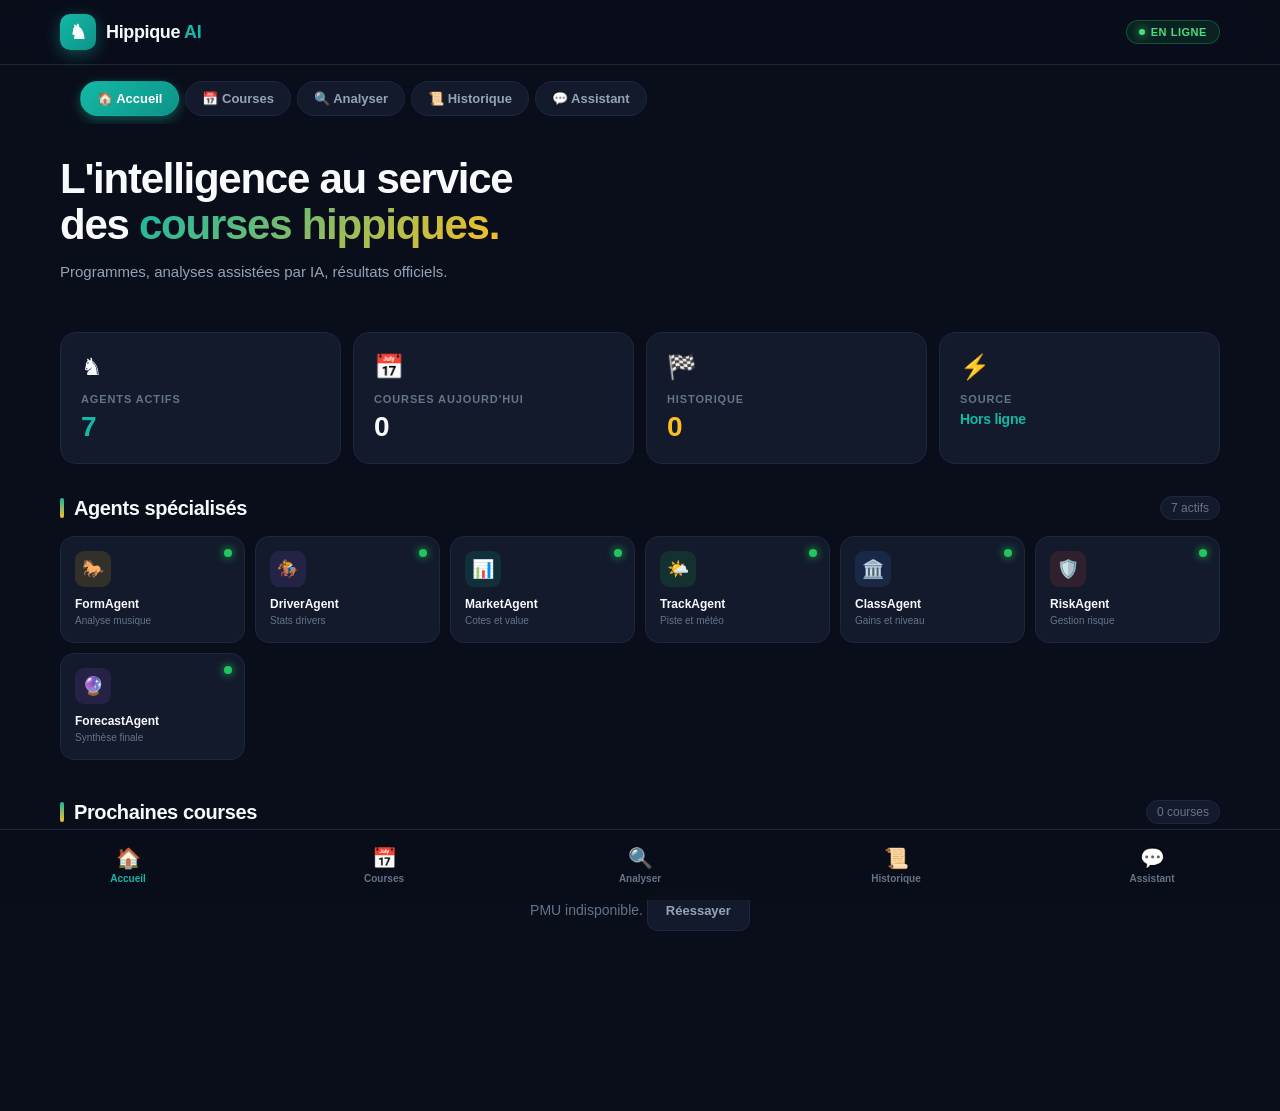
==== templates/index.html @ 603aee98 "Update index.html" ====
<!DOCTYPE html>
<html lang="fr">
<head>
<meta charset="utf-8">
<meta name="viewport" content="width=device-width, initial-scale=1, viewport-fit=cover">
<meta name="theme-color" content="#0a0e1a">
<title>Hippique AI</title>
<style>
:root{--bg:#0a0e1a;--bg-2:#111827;--bg-3:#1a2234;--bg-card:#131a2b;--border:#1e2740;--border-2:#2a3552;--text:#f8fafc;--text-2:#94a3b8;--text-3:#64748b;--teal:#14b8a6;--teal-2:#0d9488;--gold:#fbbf24;--green:#22c55e;--red:#ef4444;--purple:#8b5cf6}
*{margin:0;padding:0;box-sizing:border-box;-webkit-tap-highlight-color:transparent}
body{font-family:-apple-system,BlinkMacSystemFont,'Inter','Segoe UI',Roboto,sans-serif;background:var(--bg);color:var(--text);min-height:100vh;padding-bottom:90px;-webkit-font-smoothing:antialiased;overflow-x:hidden}
a{text-decoration:none;color:inherit}
button{font-family:inherit;cursor:pointer;border:none;background:none;color:inherit}
input,textarea,select{font-family:inherit}
.header{position:sticky;top:0;z-index:100;background:rgba(10,14,26,.85);backdrop-filter:saturate(180%) blur(20px);border-bottom:1px solid var(--border)}
.header-inner{max-width:1200px;margin:0 auto;padding:14px 20px;display:flex;align-items:center;justify-content:space-between;gap:16px}
.logo{display:flex;align-items:center;gap:10px;font-size:18px;font-weight:800;letter-spacing:-.02em}
.logo-icon{width:36px;height:36px;display:flex;align-items:center;justify-content:center;background:linear-gradient(135deg,var(--teal) 0%,var(--teal-2) 100%);border-radius:10px;font-size:20px;box-shadow:0 4px 16px rgba(20,184,166,.4)}
.logo em{color:var(--teal);font-style:normal}
.live{display:flex;align-items:center;gap:6px;padding:5px 12px;background:rgba(34,197,94,.12);border:1px solid rgba(34,197,94,.3);border-radius:100px;font-size:11px;font-weight:700;color:#4ade80;letter-spacing:.05em}
.live::before{content:'';width:6px;height:6px;background:#4ade80;border-radius:50%;box-shadow:0 0 8px #4ade80;animation:pulse 2s infinite}
@keyframes pulse{0%,100%{opacity:1}50%{opacity:.4}}
.container{max-width:1200px;margin:0 auto;padding:0 20px}
.tabs{display:flex;gap:6px;padding:16px 20px 8px;overflow-x:auto;scrollbar-width:none}
.tabs::-webkit-scrollbar{display:none}
.tab{flex-shrink:0;padding:9px 16px;background:var(--bg-card);border:1px solid var(--border);border-radius:100px;font-size:13px;font-weight:600;color:var(--text-2);transition:all .2s}
.tab.active{background:linear-gradient(135deg,var(--teal) 0%,var(--teal-2) 100%);color:#fff;border-color:transparent;box-shadow:0 4px 12px rgba(20,184,166,.4)}
.view{display:none;animation:fadeIn .3s}
.view.active{display:block}
@keyframes fadeIn{from{opacity:0;transform:translateY(8px)}to{opacity:1;transform:translateY(0)}}
.hero{padding:32px 0 24px}
.hero h1{font-size:clamp(28px,5vw,42px);font-weight:800;line-height:1.1;letter-spacing:-.03em;margin-bottom:12px}
.hero h1 span{background:linear-gradient(135deg,var(--teal) 0%,var(--gold) 100%);-webkit-background-clip:text;-webkit-text-fill-color:transparent;background-clip:text}
.hero p{color:var(--text-2);font-size:15px;line-height:1.6;max-width:600px;margin-bottom:24px}
.kpis{display:grid;grid-template-columns:repeat(4,1fr);gap:12px;margin-bottom:32px}
@media(max-width:720px){.kpis{grid-template-columns:repeat(2,1fr)}}
.kpi{padding:20px;background:var(--bg-card);border:1px solid var(--border);border-radius:16px;transition:all .3s}
.kpi:hover{border-color:var(--border-2);transform:translateY(-2px)}
.kpi-icon{font-size:24px;margin-bottom:12px}
.kpi-label{font-size:11px;color:var(--text-3);text-transform:uppercase;letter-spacing:.08em;font-weight:600}
.kpi-value{font-size:28px;font-weight:800;margin-top:6px;letter-spacing:-.02em}
.kpi-value.teal{color:var(--teal)}
.kpi-value.gold{color:var(--gold)}
.section{margin-bottom:40px}
.section-title{display:flex;align-items:center;justify-content:space-between;margin-bottom:16px}
.section-title h2{font-size:20px;font-weight:700;letter-spacing:-.02em;display:flex;align-items:center;gap:10px}
.section-title h2::before{content:'';width:4px;height:20px;background:linear-gradient(180deg,var(--teal) 0%,var(--gold) 100%);border-radius:2px}
.section-title .count{font-size:12px;color:var(--text-3);padding:4px 10px;background:var(--bg-card);border:1px solid var(--border);border-radius:100px}
.agents-grid{display:grid;grid-template-columns:repeat(auto-fill,minmax(160px,1fr));gap:10px}
.agent{padding:14px;background:var(--bg-card);border:1px solid var(--border);border-radius:14px;position:relative;transition:all .3s}
.agent:hover{border-color:var(--teal);transform:translateY(-3px)}
.agent.active{border-color:var(--teal);background:linear-gradient(135deg,rgba(20,184,166,.08),transparent)}
.agent-icon{width:36px;height:36px;border-radius:9px;display:flex;align-items:center;justify-content:center;font-size:18px;margin-bottom:10px}
.agent-name{font-size:12px;font-weight:700;margin-bottom:3px}
.agent-desc{font-size:10px;color:var(--text-3);line-height:1.4}
.agent-status{position:absolute;top:12px;right:12px;width:8px;height:8px;background:var(--green);border-radius:50%;box-shadow:0 0 8px var(--green)}
.races-list{display:flex;flex-direction:column;gap:8px}
.race-card{padding:14px 16px;background:var(--bg-card);border:1px solid var(--border);border-radius:12px;display:grid;grid-template-columns:auto 1fr auto;gap:14px;align-items:center;cursor:pointer;transition:all .2s}
.race-card:hover{border-color:var(--teal);transform:translateX(4px)}
.race-time{display:flex;flex-direction:column;align-items:center;justify-content:center;padding:8px 12px;background:var(--bg-3);border-radius:10px;font-size:15px;font-weight:800;color:var(--teal);min-width:58px}
.race-time small{font-size:9px;font-weight:600;color:var(--text-3);letter-spacing:.08em;text-transform:uppercase}
.race-info h3{font-size:14px;font-weight:700;margin-bottom:4px;letter-spacing:-.01em}
.race-info p{font-size:11px;color:var(--text-2);display:flex;gap:6px;flex-wrap:wrap;align-items:center}
.race-tag{padding:2px 7px;background:rgba(20,184,166,.12);color:var(--teal);border-radius:5px;font-size:9px;font-weight:700;letter-spacing:.04em;text-transform:uppercase}
.race-tag.plat{background:rgba(139,92,246,.12);color:var(--purple)}
.race-tag.finished{background:rgba(34,197,94,.12);color:var(--green)}
.race-arrow{color:var(--text-3);font-size:20px}
.race-detail{background:var(--bg-card);border:1px solid var(--border);border-radius:16px;overflow:hidden;margin-bottom:20px}
.race-detail-header{padding:22px;background:linear-gradient(135deg,var(--bg-3) 0%,var(--bg-2) 100%);border-bottom:1px solid var(--border)}
.race-detail-header h2{font-size:20px;font-weight:800;letter-spacing:-.02em;margin-bottom:8px}
.race-meta{display:flex;gap:14px;flex-wrap:wrap;font-size:12px;color:var(--text-2)}
.runners-list{padding:6px}
.runner{padding:12px 14px;border-bottom:1px solid var(--border);display:grid;grid-template-columns:42px 1fr auto;gap:12px;align-items:center}
.runner:last-child{border-bottom:none}
.runner:hover{background:var(--bg-2)}
.runner-rank{width:38px;height:38px;border-radius:9px;background:var(--bg-3);color:var(--text-2);display:flex;align-items:center;justify-content:center;font-weight:800;font-size:13px}
.runner-rank.top1{background:linear-gradient(135deg,var(--gold),#f59e0b);color:#000}
.runner-rank.top2{background:linear-gradient(135deg,#cbd5e1,#94a3b8);color:#000}
.runner-rank.top3{background:linear-gradient(135deg,#d97706,#b45309);color:#fff}
.runner-num{display:inline-block;padding:2px 7px;background:rgba(20,184,166,.15);color:var(--teal);border-radius:5px;font-size:11px;font-weight:700;margin-right:8px}
.runner-name{font-size:14px;font-weight:700;margin-bottom:3px}
.runner-info{font-size:11px;color:var(--text-3);display:flex;gap:8px;flex-wrap:wrap;align-items:center}
.runner-musique{font-family:ui-monospace,monospace;font-size:10px;padding:2px 7px;background:var(--bg-3);border-radius:5px;letter-spacing:.04em}
.runner-conf{font-size:15px;font-weight:800;color:var(--gold);text-align:right}
.runner-conf small{display:block;font-size:9px;font-weight:600;color:var(--text-3);letter-spacing:.06em;text-transform:uppercase}
.analyse-form{background:var(--bg-card);border:1px solid var(--border);border-radius:16px;padding:22px}
.analyse-form label{display:block;font-size:11px;font-weight:700;letter-spacing:.08em;text-transform:uppercase;color:var(--text-2);margin-bottom:8px}
.analyse-form input,.analyse-form textarea{width:100%;padding:12px 14px;background:var(--bg);border:1px solid var(--border);border-radius:10px;color:var(--text);font-size:14px;outline:none;margin-bottom:16px}
.analyse-form input:focus,.analyse-form textarea:focus{border-color:var(--teal);box-shadow:0 0 0 3px rgba(20,184,166,.12)}
.analyse-form textarea{font-family:ui-monospace,monospace;font-size:13px;line-height:1.6;min-height:160px;resize:vertical}
.btn-primary{width:100%;padding:14px;background:linear-gradient(135deg,var(--teal) 0%,var(--teal-2) 100%);color:#fff;border-radius:12px;font-size:14px;font-weight:700;letter-spacing:.02em;transition:all .2s;box-shadow:0 4px 16px rgba(20,184,166,.4)}
.btn-primary:hover{transform:translateY(-2px);box-shadow:0 8px 24px rgba(20,184,166,.4)}
.btn-primary:disabled{opacity:.6;cursor:wait;transform:none}
.btn-secondary{padding:12px 18px;background:var(--bg-card);border:1px solid var(--border);border-radius:10px;color:var(--text-2);font-size:13px;font-weight:600}
.btn-secondary:hover{border-color:var(--teal);color:var(--teal)}
.history-item{padding:14px 16px;background:var(--bg-card);border:1px solid var(--border);border-radius:12px;margin-bottom:8px}
.history-item h4{font-size:14px;font-weight:700;margin-bottom:4px}
.history-item p{font-size:11px;color:var(--text-3)}
.chat-container{background:var(--bg-card);border:1px solid var(--border);border-radius:16px;overflow:hidden;display:flex;flex-direction:column;height:580px}
.chat-header{padding:14px 18px;border-bottom:1px solid var(--border);display:flex;align-items:center;gap:12px;background:linear-gradient(135deg,var(--bg-3) 0%,var(--bg-2) 100%)}
.chat-avatar{width:38px;height:38px;border-radius:11px;background:linear-gradient(135deg,var(--teal) 0%,var(--teal-2) 100%);display:flex;align-items:center;justify-content:center;font-size:18px;box-shadow:0 4px 12px rgba(20,184,166,.4)}
.chat-header-info h3{font-size:14px;font-weight:700}
.chat-header-info p{font-size:11px;color:var(--green);display:flex;align-items:center;gap:5px}
.chat-header-info p::before{content:'';width:6px;height:6px;background:var(--green);border-radius:50%;box-shadow:0 0 6px var(--green)}
.chat-messages{flex:1;overflow-y:auto;padding:18px;display:flex;flex-direction:column;gap:12px}
.bubble{max-width:82%;padding:11px 15px;border-radius:14px;font-size:14px;line-height:1.55;white-space:pre-wrap;word-wrap:break-word}
.bubble.bot{background:var(--bg-3);color:var(--text);border-bottom-left-radius:4px;align-self:flex-start}
.bubble.user{background:linear-gradient(135deg,var(--teal) 0%,var(--teal-2) 100%);color:#fff;border-bottom-right-radius:4px;align-self:flex-end}
.bubble.pending{background:var(--bg-3);color:var(--text-3);font-style:italic;align-self:flex-start}
.chat-input-area{padding:12px 14px;border-top:1px solid var(--border);display:flex;gap:8px;background:var(--bg)}
.chat-input-area input{flex:1;padding:12px 14px;background:var(--bg-2);border:1px solid var(--border);border-radius:10px;color:var(--text);font-size:14px;outline:none}
.chat-input-area input:focus{border-color:var(--teal)}
.chat-input-area button{width:46px;height:46px;border-radius:10px;background:linear-gradient(135deg,var(--teal) 0%,var(--teal-2) 100%);color:#fff;font-size:18px;font-weight:700;display:flex;align-items:center;justify-content:center}
.bottom-nav{position:fixed;bottom:0;left:0;right:0;background:rgba(10,14,26,.95);backdrop-filter:blur(20px);border-top:1px solid var(--border);display:flex;justify-content:space-around;padding:10px 0 calc(10px + env(safe-area-inset-bottom));z-index:100}
.nav-item{flex:1;display:flex;flex-direction:column;align-items:center;gap:3px;padding:6px;color:var(--text-3);font-size:10px;font-weight:600;transition:color .2s;background:none;border:none}
.nav-item.active{color:var(--teal)}
.nav-item-icon{font-size:20px}
.empty{text-align:center;padding:50px 20px;color:var(--text-3);font-size:14px}
.loader{display:inline-block;width:14px;height:14px;border:2px solid rgba(20,184,166,.3);border-top-color:var(--teal);border-radius:50%;animation:spin .7s linear infinite;vertical-align:middle;margin-right:8px}
@keyframes spin{to{transform:rotate(360deg)}}
@media(max-width:720px){.header-inner{padding:12px 16px}.container{padding:0 16px}.tabs{padding:14px 16px 6px}.hero{padding:24px 0 20px}.runner{grid-template-columns:38px 1fr auto;gap:10px;padding:10px}.runner-rank{width:34px;height:34px;font-size:12px}.chat-container{height:480px}.agents-grid{grid-template-columns:repeat(2,1fr)}}
</style>
</head>
<body>

<header class="header">
  <div class="header-inner">
    <div class="logo"><span class="logo-icon">♞</span><span>Hippique <em>AI</em></span></div>
    <div class="live">EN LIGNE</div>
  </div>
</header>

<div class="container">
  <div class="tabs">
    <button class="tab active" data-view="home">🏠 Accueil</button>
    <button class="tab" data-view="courses">📅 Courses</button>
    <button class="tab" data-view="analyse">🔍 Analyser</button>
    <button class="tab" data-view="historique">📜 Historique</button>
    <button class="tab" data-view="chat">💬 Assistant</button>
  </div>
</div>

<main class="container">

  <section class="view active" id="view-home">
    <div class="hero">
      <h1>L'intelligence au service<br>des <span>courses hippiques.</span></h1>
      <p>Programmes, analyses assistées par IA, résultats officiels.</p>
    </div>
    <div class="kpis">
      <div class="kpi"><div class="kpi-icon">♞</div><div class="kpi-label">Agents actifs</div><div class="kpi-value teal" id="kpiAgents">7</div></div>
      <div class="kpi"><div class="kpi-icon">📅</div><div class="kpi-label">Courses aujourd'hui</div><div class="kpi-value" id="kpiCourses">—</div></div>
      <div class="kpi"><div class="kpi-icon">🏁</div><div class="kpi-label">Historique</div><div class="kpi-value gold" id="kpiHistory">—</div></div>
      <div class="kpi"><div class="kpi-icon">⚡</div><div class="kpi-label">Source</div><div class="kpi-value teal" style="font-size:14px" id="kpiSource">PMU</div></div>
    </div>
    <div class="section">
      <div class="section-title"><h2>Agents spécialisés</h2><span class="count">7 actifs</span></div>
      <div class="agents-grid" id="agentsGrid"></div>
    </div>
    <div class="section">
      <div class="section-title"><h2>Prochaines courses</h2><span class="count" id="countToday">—</span></div>
      <div class="races-list" id="racesToday"></div>
    </div>
  </section>

  <section class="view" id="view-courses">
    <div class="hero"><h1>Programmes <span>hippiques</span></h1><p>Courses du jour, hier et avant-hier.</p></div>
    <div class="tabs" style="padding:0 0 14px">
      <button class="tab active" data-day="0">Aujourd'hui</button>
      <button class="tab" data-day="-1">Hier</button>
      <button class="tab" data-day="-2">Avant-hier</button>
    </div>
    <div id="racesProgram"><div class="empty"><span class="loader"></span>Chargement…</div></div>
  </section>

  <section class="view" id="view-analyse">
    <div class="hero"><h1>Analyser une <span>course</span></h1><p>Collez la liste des partants.</p></div>
    <form class="analyse-form" id="analyseForm">
      <label for="raceName">Nom de la course</label>
      <input id="raceName" value="Course du jour">
      <label for="raceText">Partants (une ligne par cheval)</label>
      <textarea id="raceText">1. KAISER - cote 24 - driver F. Nivard - musique 6a 3a 2a 1a 7a
2. JOLYDOLE - cote 19 - driver M. Abrivard - musique 1a Dm 2a 7m 3a
3. KOUREAS D'ELA - cote 1.9 - driver B. Rochard - musique 1a 1a 1a 2a 1a
4. EVERY TIME WINNER - cote 8.2 - driver E. Raffin - musique 6a 2a 4a 8a 4a
5. KING DE L'OUEST - cote 3.5 - driver A. Barrier - musique 4a 2a 1a 7a 5a</textarea>
      <button type="submit" class="btn-primary" id="btnAnalyse">Lancer l'analyse →</button>
    </form>
    <div id="analyseResults" style="margin-top:24px"></div>
  </section>

  <section class="view" id="view-historique">
    <div class="hero"><h1>Votre <span>historique</span></h1><p>Retrouvez toutes vos analyses passées.</p></div>
    <div id="historyList"></div>
  </section>

  <section class="view" id="view-chat">
    <div class="hero"><h1>Assistant <span>hippique</span></h1><p>Posez vos questions sur les chevaux, drivers et courses.</p></div>
    <div class="chat-container">
      <div class="chat-header">
        <div class="chat-avatar">♞</div>
        <div class="chat-header-info"><h3>Hippique AI</h3><p>Disponible 24/7</p></div>
      </div>
      <div class="chat-messages" id="chatMessages">
        <div class="bubble bot">Bonjour ! Posez-moi une question sur les courses hippiques. 🏇</div>
      </div>
      <form class="chat-input-area" id="chatForm">
        <input id="chatInput" type="text" placeholder="Votre question…" autocomplete="off">
        <button type="submit">→</button>
      </form>
    </div>
  </section>

</main>

<nav class="bottom-nav">
  <button class="nav-item active" data-view="home"><span class="nav-item-icon">🏠</span><span>Accueil</span></button>
  <button class="nav-item" data-view="courses"><span class="nav-item-icon">📅</span><span>Courses</span></button>
  <button class="nav-item" data-view="analyse"><span class="nav-item-icon">🔍</span><span>Analyser</span></button>
  <button class="nav-item" data-view="historique"><span class="nav-item-icon">📜</span><span>Historique</span></button>
  <button class="nav-item" data-view="chat"><span class="nav-item-icon">💬</span><span>Assistant</span></button>
</nav>

<script>
const $ = (id) => document.getElementById(id);
const esc = (v) => String(v ?? '').replace(/[&<>"']/g, c => ({'&':'&amp;','<':'&lt;','>':'&gt;','"':'&quot;',"'":'&#039;'}[c]));

// ================== NAVIGATION ==================
function showView(name) {
  document.querySelectorAll('.view').forEach(v => v.classList.remove('active'));
  document.querySelectorAll('[data-view]').forEach(t => t.classList.remove('active'));
  $('view-' + name).classList.add('active');
  document.querySelectorAll('[data-view="' + name + '"]').forEach(t => t.classList.add('active'));
  if (name === 'historique') loadHistory();
  window.scrollTo(0, 0);
}
document.querySelectorAll('[data-view]').forEach(el => el.addEventListener('click', () => showView(el.dataset.view)));

// ================== AGENTS ==================
const AGENTS = [
  {id:'form',   icon:'🐎', color:'#fbbf24', name:'FormAgent',    desc:'Analyse musique'},
  {id:'driver', icon:'🏇', color:'#8b5cf6', name:'DriverAgent',  desc:'Stats drivers'},
  {id:'market', icon:'📊', color:'#14b8a6', name:'MarketAgent',  desc:'Cotes et value'},
  {id:'track',  icon:'🌤️', color:'#22c55e', name:'TrackAgent',   desc:'Piste et météo'},
  {id:'class',  icon:'🏛️', color:'#3b82f6', name:'ClassAgent',   desc:'Gains et niveau'},
  {id:'risk',   icon:'🛡️', color:'#ef4444', name:'RiskAgent',    desc:'Gestion risque'},
  {id:'forecast',icon:'🔮', color:'#a855f7', name:'ForecastAgent',desc:'Synthèse finale'}
];

function renderAgents() {
  $('agentsGrid').innerHTML = AGENTS.map(a => `
    <div class="agent" data-agent="${a.id}">
      <div class="agent-status"></div>
      <div class="agent-icon" style="background:${a.color}22;color:${a.color}">${a.icon}</div>
      <div class="agent-name">${a.name}</div>
      <div class="agent-desc">${a.desc}</div>
    </div>
  `).join('');
}

// ================== HISTORIQUE (localStorage) ==================
function getHistory() {
  try { return JSON.parse(localStorage.getItem('hippique_history') || '[]'); }
  catch { return []; }
}
function saveHistory(entry) {
  const h = getHistory();
  h.unshift(entry);
  localStorage.setItem('hippique_history', JSON.stringify(h.slice(0, 50)));
}
function loadHistory() {
  const h = getHistory();
  $('kpiHistory').textContent = h.length;
  if (!h.length) {
    $('historyList').innerHTML = '<div class="empty">Aucune analyse enregistrée.</div>';
    return;
  }
  $('historyList').innerHTML = h.map(e => `
    <div class="history-item">
      <h4>${esc(e.race_name)}</h4>
      <p>${esc(e.date)} · ${e.nb} partants · Top: ${esc(e.top)}</p>
    </div>
  `).join('');
}

// ================== API PMU via proxy CORS ==================
async function fetchPMU(path) {
  const url = 'https://online.turfinfo.api.pmu.fr/rest/client/61' + path;
  const proxy = 'https://api.allorigins.win/raw?url=' + encodeURIComponent(url);
  const r = await fetch(proxy);
  if (!r.ok) throw new Error('Erreur réseau');
  return r.json();
}

function dateStr(offset) {
  const d = new Date();
  d.setDate(d.getDate() + offset);
  const dd = String(d.getDate()).padStart(2,'0');
  const mm = String(d.getMonth()+1).padStart(2,'0');
  const yy = d.getFullYear();
  return dd + mm + yy;
}

function heureStr(ts) {
  if (!ts) return '--:--';
  const d = new Date(ts);
  return String(d.getHours()).padStart(2,'0') + ':' + String(d.getMinutes()).padStart(2,'0');
}

async function loadProgram(day) {
  document.querySelectorAll('[data-day]').forEach(t => t.classList.toggle('active', t.dataset.day === String(day)));
  $('racesProgram').innerHTML = '<div class="empty"><span class="loader"></span>Chargement depuis le PMU…</div>';

  try {
    const data = await fetchPMU('/programme/' + dateStr(day));
    const reunions = data?.programme?.reunions || [];
    const courses = [];
    for (const r of reunions) {
      const hippo = r.hippodrome?.libelleLong || '?';
      const nr = r.numOfficiel;
      for (const c of (r.courses || [])) {
        courses.push({
          id: dateStr(day) + '-R' + nr + 'C' + c.numOrdre,
          dateStr: dateStr(day),
          reunion: nr,
          course: c.numOrdre,
          hippodrome: hippo,
          nom: c.libelle || 'Course',
          discipline: c.discipline || '?',
          distance: c.distance || '?',
          partants: c.nombreDeclaresPartants || 0,
          time: heureStr(c.heureDepart),
          statut: c.statut || ''
        });
      }
    }

    if (!courses.length) {
      $('racesProgram').innerHTML = '<div class="empty">Aucune course pour cette journée.</div>';
      return;
    }
    $('racesProgram').innerHTML = '<div class="races-list">' + courses.map(raceCard).join('') + '</div>';
  } catch (e) {
    $('racesProgram').innerHTML = '<div class="empty">Erreur : ' + esc(e.message) + '<br><br><button class="btn-secondary" onclick="loadProgram(' + day + ')">Réessayer</button></div>';
  }
}

function raceCard(course) {
  const isTrot = (course.discipline || '').toLowerCase().includes('trot');
  const isFinished = (course.statut || '').toUpperCase().includes('FIN');
  return `
    <div class="race-card" onclick="openRace('${course.dateStr}', ${course.reunion}, ${course.course})">
      <div class="race-time">${esc(course.time)}<small>${esc((course.discipline||'?').substring(0,4))}</small></div>
      <div class="race-info">
        <h3>${esc(course.nom)}</h3>
        <p>
          <span class="race-tag ${isTrot ? '' : 'plat'}">${esc(course.discipline)}</span>
          ${isFinished ? '<span class="race-tag finished">Terminée</span>' : ''}
          <span>${esc(course.hippodrome)}</span><span>·</span>
          <span>${course.distance}m</span><span>·</span>
          <span>${course.partants} partants</span>
        </p>
      </div>
      <div class="race-arrow">›</div>
    </div>
  `;
}

async function openRace(dateS, reunion, course) {
  $('racesProgram').innerHTML = '<div class="empty"><span class="loader"></span>Chargement du détail…</div>';
  try {
    const data = await fetchPMU('/programme/' + dateS + '/R' + reunion + '/C' + course + '/participants');
    const participants = data?.participants || [];

    if (!participants.length) {
      $('racesProgram').innerHTML = '<button class="btn-secondary" onclick="loadProgram(0)" style="margin-bottom:16px">← Retour</button><div class="empty">Aucun partant disponible.</div>';
      return;
    }

    let html = '<button class="btn-secondary" onclick="loadProgram(0)" style="margin-bottom:16px">← Retour</button>';
    html += '<div class="race-detail"><div class="race-detail-header">';
    html += '<h2>R' + reunion + 'C' + course + '</h2>';
    html += '<div class="race-meta"><span>🐎 ' + participants.length + ' partants</span></div></div>';
    html += '<div class="runners-list">';

    participants.forEach((p, i) => {
      const musique = (p.musique || '').split(' ').filter(x => x).slice(0,5).join(' ');
      const driver = p.driver || p.jockey || '—';
      const cote = p.dernierRapportDirect?.rapport || '—';
      const gains = p.gainsParticipant?.gainsCarriere || 0;
      html += '<div class="runner">';
      html += '<div class="runner-rank">' + (p.numPmu || i+1) + '</div>';
      html += '<div><div class="runner-name">' + esc(p.nom || '?') + '</div>';
      html += '<div class="runner-info"><span>' + esc(driver) + '</span>';
      if (musique) html += '<span class="runner-musique">' + esc(musique) + '</span>';
      if (gains) html += '<span>' + gains.toLocaleString('fr-FR') + ' €</span>';
      html += '</div></div>';
      html += '<div class="runner-conf">' + esc(cote) + '<small>Cote</small></div>';
      html += '</div>';
    });

    html += '</div></div>';
    $('racesProgram').innerHTML = html;
  } catch (e) {
    $('racesProgram').innerHTML = '<button class="btn-secondary" onclick="loadProgram(0)" style="margin-bottom:16px">← Retour</button><div class="empty">Erreur : ' + esc(e.message) + '</div>';
  }
}

async function loadHome() {
  try {
    const data = await fetchPMU('/programme/' + dateStr(0));
    const reunions = data?.programme?.reunions || [];
    const courses = [];
    for (const r of reunions) {
      for (const c of (r.courses || [])) {
        courses.push({
          id: dateStr(0) + '-R' + r.numOfficiel + 'C' + c.numOrdre,
          dateStr: dateStr(0), reunion: r.numOfficiel, course: c.numOrdre,
          hippodrome: r.hippodrome?.libelleLong || '?',
          nom: c.libelle || 'Course', discipline: c.discipline || '?',
          distance: c.distance || '?', partants: c.nombreDeclaresPartants || 0,
          time: heureStr(c.heureDepart), statut: c.statut || ''
        });
      }
    }
    $('kpiCourses').textContent = courses.length;
    $('countToday').textContent = courses.length + ' courses';
    $('kpiSource').textContent = 'PMU';
    if (!courses.length) {
      $('racesToday').innerHTML = '<div class="empty">Aucune course aujourd\'hui.</div>';
      return;
    }
    $('racesToday').innerHTML = courses.slice(0, 5).map(raceCard).join('');
  } catch (e) {
    $('kpiCourses').textContent = '0';
    $('countToday').textContent = '0 courses';
    $('kpiSource').textContent = 'Hors ligne';
    $('racesToday').innerHTML = '<div class="empty">PMU indisponible. <button class="btn-secondary" onclick="loadHome()">Réessayer</button></div>';
  }
}

// ================== ANALYSE + HISTORIQUE ==================
$('analyseForm').addEventListener('submit', async (e) => {
  e.preventDefault();
  const btn = $('btnAnalyse');
  btn.disabled = true;
  btn.innerHTML = '<span class="loader"></span>Analyse…';
  try {
    const r = await fetch('/api/predictions', {
      method: 'POST',
      headers: {'Content-Type': 'application/json'},
      body: JSON.stringify({
        race_key: 'race-' + Date.now(),
        race_name: $('raceName').value.trim(),
        race_date: new Date().toISOString().split('T')[0],
        text: $('raceText').value.trim()
      })
    });
    const data = await r.json();
    const runners = data.ranking || data.recommendations || [];
    if (!runners.length) {
      $('analyseResults').innerHTML = '<div class="empty">Aucun classement généré.</div>';
      return;
    }

    // Sauvegarde historique
    saveHistory({
      race_name: $('raceName').value.trim(),
      date: new Date().toLocaleString('fr-FR'),
      nb: runners.length,
      top: runners.slice(0, 3).map(x => x.nom).join(' - ')
    });

    let html = '<div class="race-detail"><div class="race-detail-header"><h2>Classement proposé</h2><div class="race-meta"><span>🎯 ' + runners.length + ' partants</span></div></div><div class="runners-list">';
    runners.forEach((rr, i) => {
      const cls = i === 0 ? 'top1' : i === 1 ? 'top2' : i === 2 ? 'top3' : '';
      const conf = ((rr.p_calibree || 0) * 100).toFixed(1);
      const mus = (rr.musique || []).join(' ');
      html += '<div class="runner"><div class="runner-rank ' + cls + '">' + (i+1) + '</div>';
      html += '<div><div class="runner-name"><span class="runner-num">N°' + esc(rr.num) + '</span>' + esc(rr.nom) + '</div>';
      html += '<div class="runner-info"><span>' + esc(rr.driver || '—') + '</span>';
      if (mus) html += '<span class="runner-musique">' + esc(mus) + '</span>';
      html += '</div></div>';
      html += '<div class="runner-conf">' + conf + '%<small>Confiance</small></div>';
      html += '</div>';
    });
    html += '</div></div>';
    $('analyseResults').innerHTML = html;
    $('kpiHistory').textContent = getHistory().length;
  } catch (err) {
    $('analyseResults').innerHTML = '<div class="empty">Erreur : ' + esc(err.message) + '</div>';
  } finally {
    btn.disabled = false;
    btn.textContent = "Lancer l'analyse →";
  }
});

// ================== CHAT (Puter.js async) ==================
let puterReady = false;

function initPuter() {
  if (window.puter) { puterReady = true; return; }
  const s = document.createElement('script');
  s.src = 'https://js.puter.com/v2/';
  s.async = true;
  s.onload = () => { puterReady = true; };
  document.head.appendChild(s);
}

$('chatForm').addEventListener('submit', async (e) => {
  e.preventDefault();
  const input = $('chatInput');
  const text = input.value.trim();
  if (!text) return;

  const messages = $('chatMessages');
  const userMsg = document.createElement('div');
  userMsg.className = 'bubble user';
  userMsg.textContent = text;
  messages.appendChild(userMsg);
  input.value = '';

  const pending = document.createElement('div');
  pending.className = 'bubble pending';
  pending.textContent = 'Réflexion';
  messages.appendChild(pending);
  messages.scrollTop = messages.scrollHeight;

  try {
    if (!puterReady) {
      pending.className = 'bubble bot';
      pending.textContent = 'L\'assistant IA se charge, réessayez dans 5 secondes.';
      return;
    }
    const response = await puter.ai.chat(text, {model: 'gpt-5-nano'});
    let reply = '';
    if (typeof response === 'string') reply = response;
    else if (response?.message?.content) {
      const c = response.message.content;
      reply = Array.isArray(c) ? c.map(x => x.text || '').join('') : String(c);
    } else if (response?.text) reply = response.text;
    else reply = 'Réponse indisponible.';
    pending.className = 'bubble bot';
    pending.textContent = reply;
  } catch (err) {
    pending.className = 'bubble bot';
    pending.textContent = 'Erreur : ' + (err?.message || 'connexion');
  }
  messages.scrollTop = messages.scrollHeight;
});

// ================== TABS ==================
document.querySelectorAll('[data-day]').forEach(t => t.addEventListener('click', () => loadProgram(parseInt(t.dataset.day))));

// ================== BOOT ==================
renderAgents();
loadHome();
loadProgram(0);
loadHistory();
initPuter();
</script>
</body>
</html>
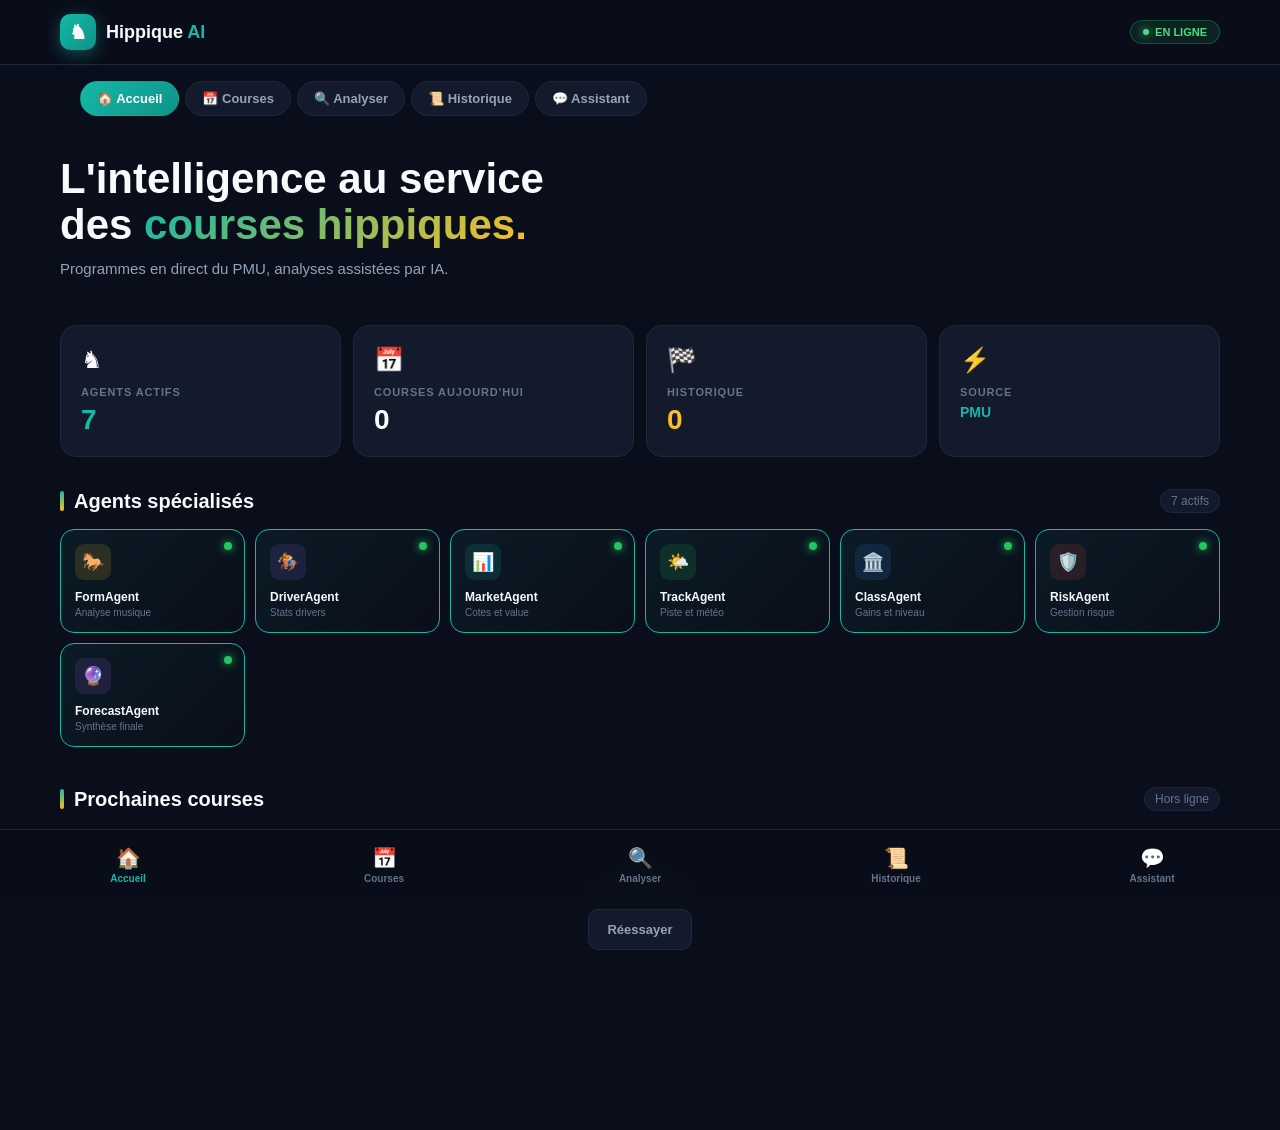
==== commit 0ffc8558: "Update index.html" ====
--- a/templates/index.html
+++ b/templates/index.html
@@ -6,73 +6,68 @@
 <meta name="theme-color" content="#0a0e1a">
 <title>Hippique AI</title>
 <style>
-:root{--bg:#0a0e1a;--bg-2:#111827;--bg-3:#1a2234;--bg-card:#131a2b;--border:#1e2740;--border-2:#2a3552;--text:#f8fafc;--text-2:#94a3b8;--text-3:#64748b;--teal:#14b8a6;--teal-2:#0d9488;--gold:#fbbf24;--green:#22c55e;--red:#ef4444;--purple:#8b5cf6}
-*{margin:0;padding:0;box-sizing:border-box;-webkit-tap-highlight-color:transparent}
-body{font-family:-apple-system,BlinkMacSystemFont,'Inter','Segoe UI',Roboto,sans-serif;background:var(--bg);color:var(--text);min-height:100vh;padding-bottom:90px;-webkit-font-smoothing:antialiased;overflow-x:hidden}
+:root{--bg:#0a0e1a;--bg-2:#111827;--bg-3:#1a2234;--bg-card:#131a2b;--border:#1e2740;--text:#f8fafc;--text-2:#94a3b8;--text-3:#64748b;--teal:#14b8a6;--teal-2:#0d9488;--gold:#fbbf24;--green:#22c55e;--red:#ef4444;--purple:#8b5cf6}
+*{margin:0;padding:0;box-sizing:border-box}
+body{font-family:-apple-system,BlinkMacSystemFont,'Segoe UI',Roboto,sans-serif;background:var(--bg);color:var(--text);min-height:100vh;padding-bottom:90px}
 a{text-decoration:none;color:inherit}
 button{font-family:inherit;cursor:pointer;border:none;background:none;color:inherit}
-input,textarea,select{font-family:inherit}
-.header{position:sticky;top:0;z-index:100;background:rgba(10,14,26,.85);backdrop-filter:saturate(180%) blur(20px);border-bottom:1px solid var(--border)}
+input,textarea{font-family:inherit}
+.header{position:sticky;top:0;z-index:100;background:rgba(10,14,26,.85);backdrop-filter:blur(20px);border-bottom:1px solid var(--border)}
 .header-inner{max-width:1200px;margin:0 auto;padding:14px 20px;display:flex;align-items:center;justify-content:space-between;gap:16px}
-.logo{display:flex;align-items:center;gap:10px;font-size:18px;font-weight:800;letter-spacing:-.02em}
-.logo-icon{width:36px;height:36px;display:flex;align-items:center;justify-content:center;background:linear-gradient(135deg,var(--teal) 0%,var(--teal-2) 100%);border-radius:10px;font-size:20px;box-shadow:0 4px 16px rgba(20,184,166,.4)}
+.logo{display:flex;align-items:center;gap:10px;font-size:18px;font-weight:800}
+.logo-icon{width:36px;height:36px;display:flex;align-items:center;justify-content:center;background:linear-gradient(135deg,var(--teal),var(--teal-2));border-radius:10px;font-size:20px;box-shadow:0 4px 16px rgba(20,184,166,.4)}
 .logo em{color:var(--teal);font-style:normal}
-.live{display:flex;align-items:center;gap:6px;padding:5px 12px;background:rgba(34,197,94,.12);border:1px solid rgba(34,197,94,.3);border-radius:100px;font-size:11px;font-weight:700;color:#4ade80;letter-spacing:.05em}
-.live::before{content:'';width:6px;height:6px;background:#4ade80;border-radius:50%;box-shadow:0 0 8px #4ade80;animation:pulse 2s infinite}
-@keyframes pulse{0%,100%{opacity:1}50%{opacity:.4}}
+.live{display:flex;align-items:center;gap:6px;padding:5px 12px;background:rgba(34,197,94,.12);border:1px solid rgba(34,197,94,.3);border-radius:100px;font-size:11px;font-weight:700;color:#4ade80}
+.live::before{content:'';width:6px;height:6px;background:#4ade80;border-radius:50%;box-shadow:0 0 8px #4ade80}
 .container{max-width:1200px;margin:0 auto;padding:0 20px}
 .tabs{display:flex;gap:6px;padding:16px 20px 8px;overflow-x:auto;scrollbar-width:none}
 .tabs::-webkit-scrollbar{display:none}
-.tab{flex-shrink:0;padding:9px 16px;background:var(--bg-card);border:1px solid var(--border);border-radius:100px;font-size:13px;font-weight:600;color:var(--text-2);transition:all .2s}
-.tab.active{background:linear-gradient(135deg,var(--teal) 0%,var(--teal-2) 100%);color:#fff;border-color:transparent;box-shadow:0 4px 12px rgba(20,184,166,.4)}
-.view{display:none;animation:fadeIn .3s}
+.tab{flex-shrink:0;padding:9px 16px;background:var(--bg-card);border:1px solid var(--border);border-radius:100px;font-size:13px;font-weight:600;color:var(--text-2)}
+.tab.active{background:linear-gradient(135deg,var(--teal),var(--teal-2));color:#fff;border-color:transparent}
+.view{display:none}
 .view.active{display:block}
-@keyframes fadeIn{from{opacity:0;transform:translateY(8px)}to{opacity:1;transform:translateY(0)}}
 .hero{padding:32px 0 24px}
-.hero h1{font-size:clamp(28px,5vw,42px);font-weight:800;line-height:1.1;letter-spacing:-.03em;margin-bottom:12px}
-.hero h1 span{background:linear-gradient(135deg,var(--teal) 0%,var(--gold) 100%);-webkit-background-clip:text;-webkit-text-fill-color:transparent;background-clip:text}
-.hero p{color:var(--text-2);font-size:15px;line-height:1.6;max-width:600px;margin-bottom:24px}
+.hero h1{font-size:clamp(28px,5vw,42px);font-weight:800;line-height:1.1;margin-bottom:12px}
+.hero h1 span{background:linear-gradient(135deg,var(--teal),var(--gold));-webkit-background-clip:text;-webkit-text-fill-color:transparent;background-clip:text}
+.hero p{color:var(--text-2);font-size:15px;max-width:600px;margin-bottom:24px}
 .kpis{display:grid;grid-template-columns:repeat(4,1fr);gap:12px;margin-bottom:32px}
 @media(max-width:720px){.kpis{grid-template-columns:repeat(2,1fr)}}
-.kpi{padding:20px;background:var(--bg-card);border:1px solid var(--border);border-radius:16px;transition:all .3s}
-.kpi:hover{border-color:var(--border-2);transform:translateY(-2px)}
+.kpi{padding:20px;background:var(--bg-card);border:1px solid var(--border);border-radius:16px}
 .kpi-icon{font-size:24px;margin-bottom:12px}
 .kpi-label{font-size:11px;color:var(--text-3);text-transform:uppercase;letter-spacing:.08em;font-weight:600}
-.kpi-value{font-size:28px;font-weight:800;margin-top:6px;letter-spacing:-.02em}
+.kpi-value{font-size:28px;font-weight:800;margin-top:6px}
 .kpi-value.teal{color:var(--teal)}
 .kpi-value.gold{color:var(--gold)}
 .section{margin-bottom:40px}
 .section-title{display:flex;align-items:center;justify-content:space-between;margin-bottom:16px}
-.section-title h2{font-size:20px;font-weight:700;letter-spacing:-.02em;display:flex;align-items:center;gap:10px}
-.section-title h2::before{content:'';width:4px;height:20px;background:linear-gradient(180deg,var(--teal) 0%,var(--gold) 100%);border-radius:2px}
+.section-title h2{font-size:20px;font-weight:700;display:flex;align-items:center;gap:10px}
+.section-title h2::before{content:'';width:4px;height:20px;background:linear-gradient(180deg,var(--teal),var(--gold));border-radius:2px}
 .section-title .count{font-size:12px;color:var(--text-3);padding:4px 10px;background:var(--bg-card);border:1px solid var(--border);border-radius:100px}
 .agents-grid{display:grid;grid-template-columns:repeat(auto-fill,minmax(160px,1fr));gap:10px}
-.agent{padding:14px;background:var(--bg-card);border:1px solid var(--border);border-radius:14px;position:relative;transition:all .3s}
-.agent:hover{border-color:var(--teal);transform:translateY(-3px)}
+.agent{padding:14px;background:var(--bg-card);border:1px solid var(--border);border-radius:14px;position:relative}
 .agent.active{border-color:var(--teal);background:linear-gradient(135deg,rgba(20,184,166,.08),transparent)}
 .agent-icon{width:36px;height:36px;border-radius:9px;display:flex;align-items:center;justify-content:center;font-size:18px;margin-bottom:10px}
 .agent-name{font-size:12px;font-weight:700;margin-bottom:3px}
-.agent-desc{font-size:10px;color:var(--text-3);line-height:1.4}
+.agent-desc{font-size:10px;color:var(--text-3)}
 .agent-status{position:absolute;top:12px;right:12px;width:8px;height:8px;background:var(--green);border-radius:50%;box-shadow:0 0 8px var(--green)}
 .races-list{display:flex;flex-direction:column;gap:8px}
-.race-card{padding:14px 16px;background:var(--bg-card);border:1px solid var(--border);border-radius:12px;display:grid;grid-template-columns:auto 1fr auto;gap:14px;align-items:center;cursor:pointer;transition:all .2s}
-.race-card:hover{border-color:var(--teal);transform:translateX(4px)}
-.race-time{display:flex;flex-direction:column;align-items:center;justify-content:center;padding:8px 12px;background:var(--bg-3);border-radius:10px;font-size:15px;font-weight:800;color:var(--teal);min-width:58px}
-.race-time small{font-size:9px;font-weight:600;color:var(--text-3);letter-spacing:.08em;text-transform:uppercase}
-.race-info h3{font-size:14px;font-weight:700;margin-bottom:4px;letter-spacing:-.01em}
+.race-card{padding:14px 16px;background:var(--bg-card);border:1px solid var(--border);border-radius:12px;display:grid;grid-template-columns:auto 1fr auto;gap:14px;align-items:center;cursor:pointer}
+.race-card:hover{border-color:var(--teal)}
+.race-time{display:flex;flex-direction:column;align-items:center;padding:8px 12px;background:var(--bg-3);border-radius:10px;font-size:15px;font-weight:800;color:var(--teal);min-width:58px}
+.race-time small{font-size:9px;color:var(--text-3);text-transform:uppercase}
+.race-info h3{font-size:14px;font-weight:700;margin-bottom:4px}
 .race-info p{font-size:11px;color:var(--text-2);display:flex;gap:6px;flex-wrap:wrap;align-items:center}
-.race-tag{padding:2px 7px;background:rgba(20,184,166,.12);color:var(--teal);border-radius:5px;font-size:9px;font-weight:700;letter-spacing:.04em;text-transform:uppercase}
+.race-tag{padding:2px 7px;background:rgba(20,184,166,.12);color:var(--teal);border-radius:5px;font-size:9px;font-weight:700;text-transform:uppercase}
 .race-tag.plat{background:rgba(139,92,246,.12);color:var(--purple)}
 .race-tag.finished{background:rgba(34,197,94,.12);color:var(--green)}
 .race-arrow{color:var(--text-3);font-size:20px}
 .race-detail{background:var(--bg-card);border:1px solid var(--border);border-radius:16px;overflow:hidden;margin-bottom:20px}
-.race-detail-header{padding:22px;background:linear-gradient(135deg,var(--bg-3) 0%,var(--bg-2) 100%);border-bottom:1px solid var(--border)}
-.race-detail-header h2{font-size:20px;font-weight:800;letter-spacing:-.02em;margin-bottom:8px}
+.race-detail-header{padding:22px;background:linear-gradient(135deg,var(--bg-3),var(--bg-2));border-bottom:1px solid var(--border)}
+.race-detail-header h2{font-size:20px;font-weight:800;margin-bottom:8px}
 .race-meta{display:flex;gap:14px;flex-wrap:wrap;font-size:12px;color:var(--text-2)}
 .runners-list{padding:6px}
 .runner{padding:12px 14px;border-bottom:1px solid var(--border);display:grid;grid-template-columns:42px 1fr auto;gap:12px;align-items:center}
 .runner:last-child{border-bottom:none}
-.runner:hover{background:var(--bg-2)}
 .runner-rank{width:38px;height:38px;border-radius:9px;background:var(--bg-3);color:var(--text-2);display:flex;align-items:center;justify-content:center;font-weight:800;font-size:13px}
 .runner-rank.top1{background:linear-gradient(135deg,var(--gold),#f59e0b);color:#000}
 .runner-rank.top2{background:linear-gradient(135deg,#cbd5e1,#94a3b8);color:#000}
@@ -80,45 +75,39 @@
 .runner-num{display:inline-block;padding:2px 7px;background:rgba(20,184,166,.15);color:var(--teal);border-radius:5px;font-size:11px;font-weight:700;margin-right:8px}
 .runner-name{font-size:14px;font-weight:700;margin-bottom:3px}
 .runner-info{font-size:11px;color:var(--text-3);display:flex;gap:8px;flex-wrap:wrap;align-items:center}
-.runner-musique{font-family:ui-monospace,monospace;font-size:10px;padding:2px 7px;background:var(--bg-3);border-radius:5px;letter-spacing:.04em}
+.runner-musique{font-family:ui-monospace,monospace;font-size:10px;padding:2px 7px;background:var(--bg-3);border-radius:5px}
 .runner-conf{font-size:15px;font-weight:800;color:var(--gold);text-align:right}
-.runner-conf small{display:block;font-size:9px;font-weight:600;color:var(--text-3);letter-spacing:.06em;text-transform:uppercase}
+.runner-conf small{display:block;font-size:9px;color:var(--text-3);text-transform:uppercase}
 .analyse-form{background:var(--bg-card);border:1px solid var(--border);border-radius:16px;padding:22px}
-.analyse-form label{display:block;font-size:11px;font-weight:700;letter-spacing:.08em;text-transform:uppercase;color:var(--text-2);margin-bottom:8px}
+.analyse-form label{display:block;font-size:11px;font-weight:700;text-transform:uppercase;color:var(--text-2);margin-bottom:8px}
 .analyse-form input,.analyse-form textarea{width:100%;padding:12px 14px;background:var(--bg);border:1px solid var(--border);border-radius:10px;color:var(--text);font-size:14px;outline:none;margin-bottom:16px}
-.analyse-form input:focus,.analyse-form textarea:focus{border-color:var(--teal);box-shadow:0 0 0 3px rgba(20,184,166,.12)}
-.analyse-form textarea{font-family:ui-monospace,monospace;font-size:13px;line-height:1.6;min-height:160px;resize:vertical}
-.btn-primary{width:100%;padding:14px;background:linear-gradient(135deg,var(--teal) 0%,var(--teal-2) 100%);color:#fff;border-radius:12px;font-size:14px;font-weight:700;letter-spacing:.02em;transition:all .2s;box-shadow:0 4px 16px rgba(20,184,166,.4)}
-.btn-primary:hover{transform:translateY(-2px);box-shadow:0 8px 24px rgba(20,184,166,.4)}
-.btn-primary:disabled{opacity:.6;cursor:wait;transform:none}
+.analyse-form input:focus,.analyse-form textarea:focus{border-color:var(--teal)}
+.analyse-form textarea{font-family:ui-monospace,monospace;font-size:13px;min-height:160px;resize:vertical}
+.btn-primary{width:100%;padding:14px;background:linear-gradient(135deg,var(--teal),var(--teal-2));color:#fff;border-radius:12px;font-size:14px;font-weight:700}
 .btn-secondary{padding:12px 18px;background:var(--bg-card);border:1px solid var(--border);border-radius:10px;color:var(--text-2);font-size:13px;font-weight:600}
-.btn-secondary:hover{border-color:var(--teal);color:var(--teal)}
 .history-item{padding:14px 16px;background:var(--bg-card);border:1px solid var(--border);border-radius:12px;margin-bottom:8px}
 .history-item h4{font-size:14px;font-weight:700;margin-bottom:4px}
 .history-item p{font-size:11px;color:var(--text-3)}
 .chat-container{background:var(--bg-card);border:1px solid var(--border);border-radius:16px;overflow:hidden;display:flex;flex-direction:column;height:580px}
-.chat-header{padding:14px 18px;border-bottom:1px solid var(--border);display:flex;align-items:center;gap:12px;background:linear-gradient(135deg,var(--bg-3) 0%,var(--bg-2) 100%)}
-.chat-avatar{width:38px;height:38px;border-radius:11px;background:linear-gradient(135deg,var(--teal) 0%,var(--teal-2) 100%);display:flex;align-items:center;justify-content:center;font-size:18px;box-shadow:0 4px 12px rgba(20,184,166,.4)}
+.chat-header{padding:14px 18px;border-bottom:1px solid var(--border);display:flex;align-items:center;gap:12px;background:linear-gradient(135deg,var(--bg-3),var(--bg-2))}
+.chat-avatar{width:38px;height:38px;border-radius:11px;background:linear-gradient(135deg,var(--teal),var(--teal-2));display:flex;align-items:center;justify-content:center;font-size:18px}
 .chat-header-info h3{font-size:14px;font-weight:700}
-.chat-header-info p{font-size:11px;color:var(--green);display:flex;align-items:center;gap:5px}
-.chat-header-info p::before{content:'';width:6px;height:6px;background:var(--green);border-radius:50%;box-shadow:0 0 6px var(--green)}
+.chat-header-info p{font-size:11px;color:var(--green)}
 .chat-messages{flex:1;overflow-y:auto;padding:18px;display:flex;flex-direction:column;gap:12px}
 .bubble{max-width:82%;padding:11px 15px;border-radius:14px;font-size:14px;line-height:1.55;white-space:pre-wrap;word-wrap:break-word}
 .bubble.bot{background:var(--bg-3);color:var(--text);border-bottom-left-radius:4px;align-self:flex-start}
-.bubble.user{background:linear-gradient(135deg,var(--teal) 0%,var(--teal-2) 100%);color:#fff;border-bottom-right-radius:4px;align-self:flex-end}
-.bubble.pending{background:var(--bg-3);color:var(--text-3);font-style:italic;align-self:flex-start}
+.bubble.user{background:linear-gradient(135deg,var(--teal),var(--teal-2));color:#fff;border-bottom-right-radius:4px;align-self:flex-end}
 .chat-input-area{padding:12px 14px;border-top:1px solid var(--border);display:flex;gap:8px;background:var(--bg)}
 .chat-input-area input{flex:1;padding:12px 14px;background:var(--bg-2);border:1px solid var(--border);border-radius:10px;color:var(--text);font-size:14px;outline:none}
-.chat-input-area input:focus{border-color:var(--teal)}
-.chat-input-area button{width:46px;height:46px;border-radius:10px;background:linear-gradient(135deg,var(--teal) 0%,var(--teal-2) 100%);color:#fff;font-size:18px;font-weight:700;display:flex;align-items:center;justify-content:center}
+.chat-input-area button{width:46px;height:46px;border-radius:10px;background:linear-gradient(135deg,var(--teal),var(--teal-2));color:#fff;font-size:18px;font-weight:700}
 .bottom-nav{position:fixed;bottom:0;left:0;right:0;background:rgba(10,14,26,.95);backdrop-filter:blur(20px);border-top:1px solid var(--border);display:flex;justify-content:space-around;padding:10px 0 calc(10px + env(safe-area-inset-bottom));z-index:100}
-.nav-item{flex:1;display:flex;flex-direction:column;align-items:center;gap:3px;padding:6px;color:var(--text-3);font-size:10px;font-weight:600;transition:color .2s;background:none;border:none}
+.nav-item{flex:1;display:flex;flex-direction:column;align-items:center;gap:3px;padding:6px;color:var(--text-3);font-size:10px;font-weight:600;background:none;border:none}
 .nav-item.active{color:var(--teal)}
 .nav-item-icon{font-size:20px}
 .empty{text-align:center;padding:50px 20px;color:var(--text-3);font-size:14px}
 .loader{display:inline-block;width:14px;height:14px;border:2px solid rgba(20,184,166,.3);border-top-color:var(--teal);border-radius:50%;animation:spin .7s linear infinite;vertical-align:middle;margin-right:8px}
 @keyframes spin{to{transform:rotate(360deg)}}
-@media(max-width:720px){.header-inner{padding:12px 16px}.container{padding:0 16px}.tabs{padding:14px 16px 6px}.hero{padding:24px 0 20px}.runner{grid-template-columns:38px 1fr auto;gap:10px;padding:10px}.runner-rank{width:34px;height:34px;font-size:12px}.chat-container{height:480px}.agents-grid{grid-template-columns:repeat(2,1fr)}}
+@media(max-width:720px){.header-inner{padding:12px 16px}.container{padding:0 16px}.runner{grid-template-columns:38px 1fr auto;gap:10px;padding:10px}.runner-rank{width:34px;height:34px;font-size:12px}.agents-grid{grid-template-columns:repeat(2,1fr)}}
 </style>
 </head>
 <body>
@@ -141,17 +130,13 @@
 </div>
 
 <main class="container">
-
   <section class="view active" id="view-home">
-    <div class="hero">
-      <h1>L'intelligence au service<br>des <span>courses hippiques.</span></h1>
-      <p>Programmes, analyses assistées par IA, résultats officiels.</p>
-    </div>
+    <div class="hero"><h1>L'intelligence au service<br>des <span>courses hippiques.</span></h1><p>Programmes en direct du PMU, analyses assistées par IA.</p></div>
     <div class="kpis">
-      <div class="kpi"><div class="kpi-icon">♞</div><div class="kpi-label">Agents actifs</div><div class="kpi-value teal" id="kpiAgents">7</div></div>
+      <div class="kpi"><div class="kpi-icon">♞</div><div class="kpi-label">Agents actifs</div><div class="kpi-value teal">7</div></div>
       <div class="kpi"><div class="kpi-icon">📅</div><div class="kpi-label">Courses aujourd'hui</div><div class="kpi-value" id="kpiCourses">—</div></div>
       <div class="kpi"><div class="kpi-icon">🏁</div><div class="kpi-label">Historique</div><div class="kpi-value gold" id="kpiHistory">—</div></div>
-      <div class="kpi"><div class="kpi-icon">⚡</div><div class="kpi-label">Source</div><div class="kpi-value teal" style="font-size:14px" id="kpiSource">PMU</div></div>
+      <div class="kpi"><div class="kpi-icon">⚡</div><div class="kpi-label">Source</div><div class="kpi-value teal" style="font-size:14px">PMU</div></div>
     </div>
     <div class="section">
       <div class="section-title"><h2>Agents spécialisés</h2><span class="count">7 actifs</span></div>
@@ -159,7 +144,7 @@
     </div>
     <div class="section">
       <div class="section-title"><h2>Prochaines courses</h2><span class="count" id="countToday">—</span></div>
-      <div class="races-list" id="racesToday"></div>
+      <div class="races-list" id="racesToday"><div class="empty"><span class="loader"></span>Chargement PMU…</div></div>
     </div>
   </section>
 
@@ -176,9 +161,9 @@
   <section class="view" id="view-analyse">
     <div class="hero"><h1>Analyser une <span>course</span></h1><p>Collez la liste des partants.</p></div>
     <form class="analyse-form" id="analyseForm">
-      <label for="raceName">Nom de la course</label>
+      <label>Nom de la course</label>
       <input id="raceName" value="Course du jour">
-      <label for="raceText">Partants (une ligne par cheval)</label>
+      <label>Partants</label>
       <textarea id="raceText">1. KAISER - cote 24 - driver F. Nivard - musique 6a 3a 2a 1a 7a
 2. JOLYDOLE - cote 19 - driver M. Abrivard - musique 1a Dm 2a 7m 3a
 3. KOUREAS D'ELA - cote 1.9 - driver B. Rochard - musique 1a 1a 1a 2a 1a
@@ -190,27 +175,21 @@
   </section>
 
   <section class="view" id="view-historique">
-    <div class="hero"><h1>Votre <span>historique</span></h1><p>Retrouvez toutes vos analyses passées.</p></div>
+    <div class="hero"><h1>Votre <span>historique</span></h1><p>Retrouvez vos analyses passées.</p></div>
     <div id="historyList"></div>
   </section>
 
   <section class="view" id="view-chat">
-    <div class="hero"><h1>Assistant <span>hippique</span></h1><p>Posez vos questions sur les chevaux, drivers et courses.</p></div>
+    <div class="hero"><h1>Assistant <span>hippique</span></h1><p>Posez vos questions.</p></div>
     <div class="chat-container">
-      <div class="chat-header">
-        <div class="chat-avatar">♞</div>
-        <div class="chat-header-info"><h3>Hippique AI</h3><p>Disponible 24/7</p></div>
-      </div>
-      <div class="chat-messages" id="chatMessages">
-        <div class="bubble bot">Bonjour ! Posez-moi une question sur les courses hippiques. 🏇</div>
-      </div>
+      <div class="chat-header"><div class="chat-avatar">♞</div><div class="chat-header-info"><h3>Hippique AI</h3><p>Disponible 24/7</p></div></div>
+      <div class="chat-messages" id="chatMessages"><div class="bubble bot">Bonjour ! Posez-moi une question sur les courses hippiques. 🏇</div></div>
       <form class="chat-input-area" id="chatForm">
-        <input id="chatInput" type="text" placeholder="Votre question…" autocomplete="off">
+        <input id="chatInput" type="text" placeholder="Votre question…">
         <button type="submit">→</button>
       </form>
     </div>
   </section>
-
 </main>
 
 <nav class="bottom-nav">
@@ -225,7 +204,6 @@
 const $ = (id) => document.getElementById(id);
 const esc = (v) => String(v ?? '').replace(/[&<>"']/g, c => ({'&':'&amp;','<':'&lt;','>':'&gt;','"':'&quot;',"'":'&#039;'}[c]));
 
-// ================== NAVIGATION ==================
 function showView(name) {
   document.querySelectorAll('.view').forEach(v => v.classList.remove('active'));
   document.querySelectorAll('[data-view]').forEach(t => t.classList.remove('active'));
@@ -236,69 +214,31 @@
 }
 document.querySelectorAll('[data-view]').forEach(el => el.addEventListener('click', () => showView(el.dataset.view)));
 
-// ================== AGENTS ==================
 const AGENTS = [
-  {id:'form',   icon:'🐎', color:'#fbbf24', name:'FormAgent',    desc:'Analyse musique'},
-  {id:'driver', icon:'🏇', color:'#8b5cf6', name:'DriverAgent',  desc:'Stats drivers'},
-  {id:'market', icon:'📊', color:'#14b8a6', name:'MarketAgent',  desc:'Cotes et value'},
-  {id:'track',  icon:'🌤️', color:'#22c55e', name:'TrackAgent',   desc:'Piste et météo'},
-  {id:'class',  icon:'🏛️', color:'#3b82f6', name:'ClassAgent',   desc:'Gains et niveau'},
-  {id:'risk',   icon:'🛡️', color:'#ef4444', name:'RiskAgent',    desc:'Gestion risque'},
-  {id:'forecast',icon:'🔮', color:'#a855f7', name:'ForecastAgent',desc:'Synthèse finale'}
+  {icon:'🐎', color:'#fbbf24', name:'FormAgent', desc:'Analyse musique'},
+  {icon:'🏇', color:'#8b5cf6', name:'DriverAgent', desc:'Stats drivers'},
+  {icon:'📊', color:'#14b8a6', name:'MarketAgent', desc:'Cotes et value'},
+  {icon:'🌤️', color:'#22c55e', name:'TrackAgent', desc:'Piste et météo'},
+  {icon:'🏛️', color:'#3b82f6', name:'ClassAgent', desc:'Gains et niveau'},
+  {icon:'🛡️', color:'#ef4444', name:'RiskAgent', desc:'Gestion risque'},
+  {icon:'🔮', color:'#a855f7', name:'ForecastAgent', desc:'Synthèse finale'}
 ];
-
-function renderAgents() {
-  $('agentsGrid').innerHTML = AGENTS.map(a => `
-    <div class="agent" data-agent="${a.id}">
-      <div class="agent-status"></div>
-      <div class="agent-icon" style="background:${a.color}22;color:${a.color}">${a.icon}</div>
-      <div class="agent-name">${a.name}</div>
-      <div class="agent-desc">${a.desc}</div>
-    </div>
-  `).join('');
-}
-
-// ================== HISTORIQUE (localStorage) ==================
-function getHistory() {
-  try { return JSON.parse(localStorage.getItem('hippique_history') || '[]'); }
-  catch { return []; }
-}
-function saveHistory(entry) {
-  const h = getHistory();
-  h.unshift(entry);
-  localStorage.setItem('hippique_history', JSON.stringify(h.slice(0, 50)));
-}
-function loadHistory() {
-  const h = getHistory();
-  $('kpiHistory').textContent = h.length;
-  if (!h.length) {
-    $('historyList').innerHTML = '<div class="empty">Aucune analyse enregistrée.</div>';
-    return;
-  }
-  $('historyList').innerHTML = h.map(e => `
-    <div class="history-item">
-      <h4>${esc(e.race_name)}</h4>
-      <p>${esc(e.date)} · ${e.nb} partants · Top: ${esc(e.top)}</p>
-    </div>
-  `).join('');
-}
-
-// ================== API PMU via proxy CORS ==================
+$('agentsGrid').innerHTML = AGENTS.map(a => `<div class="agent active"><div class="agent-status"></div><div class="agent-icon" style="background:${a.color}22;color:${a.color}">${a.icon}</div><div class="agent-name">${a.name}</div><div class="agent-desc">${a.desc}</div></div>`).join('');
+
+// ============ PROXY PMU (via notre serveur) ============
 async function fetchPMU(path) {
-  const url = 'https://online.turfinfo.api.pmu.fr/rest/client/61' + path;
-  const proxy = 'https://api.allorigins.win/raw?url=' + encodeURIComponent(url);
-  const r = await fetch(proxy);
-  if (!r.ok) throw new Error('Erreur réseau');
-  return r.json();
+  const url = '/api/pmu/proxy' + path;
+  const r = await fetch(url);
+  if (!r.ok) throw new Error('HTTP ' + r.status);
+  const data = await r.json();
+  if (data.error) throw new Error(data.error);
+  return data;
 }
 
 function dateStr(offset) {
   const d = new Date();
   d.setDate(d.getDate() + offset);
-  const dd = String(d.getDate()).padStart(2,'0');
-  const mm = String(d.getMonth()+1).padStart(2,'0');
-  const yy = d.getFullYear();
-  return dd + mm + yy;
+  return String(d.getDate()).padStart(2,'0') + String(d.getMonth()+1).padStart(2,'0') + d.getFullYear();
 }
 
 function heureStr(ts) {
@@ -307,34 +247,27 @@
   return String(d.getHours()).padStart(2,'0') + ':' + String(d.getMinutes()).padStart(2,'0');
 }
 
+// ============ COURSES ============
 async function loadProgram(day) {
   document.querySelectorAll('[data-day]').forEach(t => t.classList.toggle('active', t.dataset.day === String(day)));
-  $('racesProgram').innerHTML = '<div class="empty"><span class="loader"></span>Chargement depuis le PMU…</div>';
-
+  $('racesProgram').innerHTML = '<div class="empty"><span class="loader"></span>Chargement PMU…</div>';
   try {
     const data = await fetchPMU('/programme/' + dateStr(day));
-    const reunions = data?.programme?.reunions || [];
+    const reunions = (data.programme && data.programme.reunions) || [];
     const courses = [];
     for (const r of reunions) {
-      const hippo = r.hippodrome?.libelleLong || '?';
+      const hippo = (r.hippodrome && r.hippodrome.libelleLong) || '?';
       const nr = r.numOfficiel;
       for (const c of (r.courses || [])) {
         courses.push({
-          id: dateStr(day) + '-R' + nr + 'C' + c.numOrdre,
-          dateStr: dateStr(day),
-          reunion: nr,
-          course: c.numOrdre,
-          hippodrome: hippo,
-          nom: c.libelle || 'Course',
-          discipline: c.discipline || '?',
-          distance: c.distance || '?',
+          dateStr: dateStr(day), reunion: nr, course: c.numOrdre,
+          hippodrome: hippo, nom: c.libelle || 'Course',
+          discipline: c.discipline || '?', distance: c.distance || '?',
           partants: c.nombreDeclaresPartants || 0,
-          time: heureStr(c.heureDepart),
-          statut: c.statut || ''
+          time: heureStr(c.heureDepart), statut: c.statut || ''
         });
       }
     }
-
     if (!courses.length) {
       $('racesProgram').innerHTML = '<div class="empty">Aucune course pour cette journée.</div>';
       return;
@@ -346,59 +279,43 @@
 }
 
 function raceCard(course) {
-  const isTrot = (course.discipline || '').toLowerCase().includes('trot');
-  const isFinished = (course.statut || '').toUpperCase().includes('FIN');
-  return `
-    <div class="race-card" onclick="openRace('${course.dateStr}', ${course.reunion}, ${course.course})">
-      <div class="race-time">${esc(course.time)}<small>${esc((course.discipline||'?').substring(0,4))}</small></div>
-      <div class="race-info">
-        <h3>${esc(course.nom)}</h3>
-        <p>
-          <span class="race-tag ${isTrot ? '' : 'plat'}">${esc(course.discipline)}</span>
-          ${isFinished ? '<span class="race-tag finished">Terminée</span>' : ''}
-          <span>${esc(course.hippodrome)}</span><span>·</span>
-          <span>${course.distance}m</span><span>·</span>
-          <span>${course.partants} partants</span>
-        </p>
-      </div>
-      <div class="race-arrow">›</div>
-    </div>
-  `;
-}
-
-async function openRace(dateS, reunion, course) {
-  $('racesProgram').innerHTML = '<div class="empty"><span class="loader"></span>Chargement du détail…</div>';
+  const isTrot = (course.discipline || '').toLowerCase().indexOf('trot') >= 0;
+  const isFinished = (course.statut || '').toUpperCase().indexOf('FIN') >= 0;
+  return '<div class="race-card" onclick="openRace(\'' + course.dateStr + '\',' + course.reunion + ',' + course.course + ')">' +
+    '<div class="race-time">' + esc(course.time) + '<small>' + esc(course.discipline.substring(0,4)) + '</small></div>' +
+    '<div class="race-info"><h3>' + esc(course.nom) + '</h3><p>' +
+      '<span class="race-tag ' + (isTrot ? '' : 'plat') + '">' + esc(course.discipline) + '</span>' +
+      (isFinished ? '<span class="race-tag finished">Terminée</span>' : '') +
+      '<span>' + esc(course.hippodrome) + '</span><span>·</span>' +
+      '<span>' + course.distance + 'm</span><span>·</span>' +
+      '<span>' + course.partants + ' partants</span>' +
+    '</p></div><div class="race-arrow">›</div></div>';
+}
+
+async function openRace(ds, reunion, course) {
+  $('racesProgram').innerHTML = '<div class="empty"><span class="loader"></span>Chargement détail…</div>';
   try {
-    const data = await fetchPMU('/programme/' + dateS + '/R' + reunion + '/C' + course + '/participants');
-    const participants = data?.participants || [];
-
+    const data = await fetchPMU('/programme/' + ds + '/R' + reunion + '/C' + course + '/participants');
+    const participants = data.participants || [];
     if (!participants.length) {
-      $('racesProgram').innerHTML = '<button class="btn-secondary" onclick="loadProgram(0)" style="margin-bottom:16px">← Retour</button><div class="empty">Aucun partant disponible.</div>';
+      $('racesProgram').innerHTML = '<button class="btn-secondary" onclick="loadProgram(0)" style="margin-bottom:16px">← Retour</button><div class="empty">Aucun partant.</div>';
       return;
     }
-
     let html = '<button class="btn-secondary" onclick="loadProgram(0)" style="margin-bottom:16px">← Retour</button>';
-    html += '<div class="race-detail"><div class="race-detail-header">';
-    html += '<h2>R' + reunion + 'C' + course + '</h2>';
-    html += '<div class="race-meta"><span>🐎 ' + participants.length + ' partants</span></div></div>';
-    html += '<div class="runners-list">';
-
+    html += '<div class="race-detail"><div class="race-detail-header"><h2>R' + reunion + 'C' + course + '</h2><div class="race-meta"><span>🐎 ' + participants.length + ' partants</span></div></div><div class="runners-list">';
     participants.forEach((p, i) => {
       const musique = (p.musique || '').split(' ').filter(x => x).slice(0,5).join(' ');
       const driver = p.driver || p.jockey || '—';
-      const cote = p.dernierRapportDirect?.rapport || '—';
-      const gains = p.gainsParticipant?.gainsCarriere || 0;
-      html += '<div class="runner">';
-      html += '<div class="runner-rank">' + (p.numPmu || i+1) + '</div>';
+      const cote = (p.dernierRapportDirect && p.dernierRapportDirect.rapport) || '—';
+      const gains = (p.gainsParticipant && p.gainsParticipant.gainsCarriere) || 0;
+      const cls = i === 0 ? 'top1' : i === 1 ? 'top2' : i === 2 ? 'top3' : '';
+      html += '<div class="runner"><div class="runner-rank ' + cls + '">' + (p.numPmu || i+1) + '</div>';
       html += '<div><div class="runner-name">' + esc(p.nom || '?') + '</div>';
       html += '<div class="runner-info"><span>' + esc(driver) + '</span>';
       if (musique) html += '<span class="runner-musique">' + esc(musique) + '</span>';
       if (gains) html += '<span>' + gains.toLocaleString('fr-FR') + ' €</span>';
-      html += '</div></div>';
-      html += '<div class="runner-conf">' + esc(cote) + '<small>Cote</small></div>';
-      html += '</div>';
+      html += '</div></div><div class="runner-conf">' + esc(cote) + '<small>Cote</small></div></div>';
     });
-
     html += '</div></div>';
     $('racesProgram').innerHTML = html;
   } catch (e) {
@@ -409,14 +326,13 @@
 async function loadHome() {
   try {
     const data = await fetchPMU('/programme/' + dateStr(0));
-    const reunions = data?.programme?.reunions || [];
+    const reunions = (data.programme && data.programme.reunions) || [];
     const courses = [];
     for (const r of reunions) {
       for (const c of (r.courses || [])) {
         courses.push({
-          id: dateStr(0) + '-R' + r.numOfficiel + 'C' + c.numOrdre,
           dateStr: dateStr(0), reunion: r.numOfficiel, course: c.numOrdre,
-          hippodrome: r.hippodrome?.libelleLong || '?',
+          hippodrome: (r.hippodrome && r.hippodrome.libelleLong) || '?',
           nom: c.libelle || 'Course', discipline: c.discipline || '?',
           distance: c.distance || '?', partants: c.nombreDeclaresPartants || 0,
           time: heureStr(c.heureDepart), statut: c.statut || ''
@@ -425,7 +341,6 @@
     }
     $('kpiCourses').textContent = courses.length;
     $('countToday').textContent = courses.length + ' courses';
-    $('kpiSource').textContent = 'PMU';
     if (!courses.length) {
       $('racesToday').innerHTML = '<div class="empty">Aucune course aujourd\'hui.</div>';
       return;
@@ -433,20 +348,36 @@
     $('racesToday').innerHTML = courses.slice(0, 5).map(raceCard).join('');
   } catch (e) {
     $('kpiCourses').textContent = '0';
-    $('countToday').textContent = '0 courses';
-    $('kpiSource').textContent = 'Hors ligne';
-    $('racesToday').innerHTML = '<div class="empty">PMU indisponible. <button class="btn-secondary" onclick="loadHome()">Réessayer</button></div>';
+    $('countToday').textContent = 'Hors ligne';
+    $('racesToday').innerHTML = '<div class="empty">PMU indisponible.<br><br><button class="btn-secondary" onclick="loadHome()">Réessayer</button></div>';
   }
 }
 
-// ================== ANALYSE + HISTORIQUE ==================
-$('analyseForm').addEventListener('submit', async (e) => {
+// ============ HISTORIQUE ============
+function getHistory() {
+  try { return JSON.parse(localStorage.getItem('hippique_history') || '[]'); }
+  catch { return []; }
+}
+function saveHistory(entry) {
+  const h = getHistory();
+  h.unshift(entry);
+  localStorage.setItem('hippique_history', JSON.stringify(h.slice(0, 50)));
+}
+function loadHistory() {
+  const h = getHistory();
+  $('kpiHistory').textContent = h.length;
+  if (!h.length) { $('historyList').innerHTML = '<div class="empty">Aucune analyse enregistrée.</div>'; return; }
+  $('historyList').innerHTML = h.map(e => '<div class="history-item"><h4>' + esc(e.race_name) + '</h4><p>' + esc(e.date) + ' · ' + e.nb + ' partants · Top: ' + esc(e.top) + '</p></div>').join('');
+}
+
+// ============ ANALYSE ============
+$('analyseForm').addEventListener('submit', async function(e) {
   e.preventDefault();
-  const btn = $('btnAnalyse');
+  var btn = $('btnAnalyse');
   btn.disabled = true;
-  btn.innerHTML = '<span class="loader"></span>Analyse…';
+  btn.textContent = 'Analyse en cours...';
   try {
-    const r = await fetch('/api/predictions', {
+    var r = await fetch('/api/predictions', {
       method: 'POST',
       headers: {'Content-Type': 'application/json'},
       body: JSON.stringify({
@@ -456,33 +387,16 @@
         text: $('raceText').value.trim()
       })
     });
-    const data = await r.json();
-    const runners = data.ranking || data.recommendations || [];
-    if (!runners.length) {
-      $('analyseResults').innerHTML = '<div class="empty">Aucun classement généré.</div>';
-      return;
-    }
-
-    // Sauvegarde historique
-    saveHistory({
-      race_name: $('raceName').value.trim(),
-      date: new Date().toLocaleString('fr-FR'),
-      nb: runners.length,
-      top: runners.slice(0, 3).map(x => x.nom).join(' - ')
-    });
-
-    let html = '<div class="race-detail"><div class="race-detail-header"><h2>Classement proposé</h2><div class="race-meta"><span>🎯 ' + runners.length + ' partants</span></div></div><div class="runners-list">';
-    runners.forEach((rr, i) => {
-      const cls = i === 0 ? 'top1' : i === 1 ? 'top2' : i === 2 ? 'top3' : '';
-      const conf = ((rr.p_calibree || 0) * 100).toFixed(1);
-      const mus = (rr.musique || []).join(' ');
-      html += '<div class="runner"><div class="runner-rank ' + cls + '">' + (i+1) + '</div>';
-      html += '<div><div class="runner-name"><span class="runner-num">N°' + esc(rr.num) + '</span>' + esc(rr.nom) + '</div>';
-      html += '<div class="runner-info"><span>' + esc(rr.driver || '—') + '</span>';
-      if (mus) html += '<span class="runner-musique">' + esc(mus) + '</span>';
-      html += '</div></div>';
-      html += '<div class="runner-conf">' + conf + '%<small>Confiance</small></div>';
-      html += '</div>';
+    var data = await r.json();
+    var runners = data.ranking || data.recommendations || [];
+    if (!runners.length) { $('analyseResults').innerHTML = '<div class="empty">Aucun classement généré.</div>'; return; }
+    saveHistory({ race_name: $('raceName').value.trim(), date: new Date().toLocaleString('fr-FR'), nb: runners.length, top: runners.slice(0, 3).map(x => x.nom).join(' - ') });
+    var html = '<div class="race-detail"><div class="race-detail-header"><h2>Classement proposé</h2><div class="race-meta"><span>🎯 ' + runners.length + ' partants</span></div></div><div class="runners-list">';
+    runners.forEach(function(rr, i) {
+      var cls = i === 0 ? 'top1' : i === 1 ? 'top2' : i === 2 ? 'top3' : '';
+      var conf = ((rr.p_calibree || 0) * 100).toFixed(1);
+      var mus = (rr.musique || []).join(' ');
+      html += '<div class="runner"><div class="runner-rank ' + cls + '">' + (i+1) + '</div><div><div class="runner-name"><span class="runner-num">N°' + esc(rr.num) + '</span>' + esc(rr.nom) + '</div><div class="runner-info"><span>' + esc(rr.driver || '—') + '</span>' + (mus ? '<span class="runner-musique">' + esc(mus) + '</span>' : '') + '</div></div><div class="runner-conf">' + conf + '%<small>Confiance</small></div></div>';
     });
     html += '</div></div>';
     $('analyseResults').innerHTML = html;
@@ -495,69 +409,39 @@
   }
 });
 
-// ================== CHAT (Puter.js async) ==================
-let puterReady = false;
-
-function initPuter() {
-  if (window.puter) { puterReady = true; return; }
-  const s = document.createElement('script');
-  s.src = 'https://js.puter.com/v2/';
-  s.async = true;
-  s.onload = () => { puterReady = true; };
-  document.head.appendChild(s);
-}
-
-$('chatForm').addEventListener('submit', async (e) => {
+// ============ CHAT ============
+$('chatForm').addEventListener('submit', function(e) {
   e.preventDefault();
-  const input = $('chatInput');
-  const text = input.value.trim();
+  var input = $('chatInput');
+  var text = input.value.trim();
   if (!text) return;
-
-  const messages = $('chatMessages');
-  const userMsg = document.createElement('div');
+  var messages = $('chatMessages');
+  var userMsg = document.createElement('div');
   userMsg.className = 'bubble user';
   userMsg.textContent = text;
   messages.appendChild(userMsg);
   input.value = '';
-
-  const pending = document.createElement('div');
-  pending.className = 'bubble pending';
-  pending.textContent = 'Réflexion';
-  messages.appendChild(pending);
-  messages.scrollTop = messages.scrollHeight;
-
-  try {
-    if (!puterReady) {
-      pending.className = 'bubble bot';
-      pending.textContent = 'L\'assistant IA se charge, réessayez dans 5 secondes.';
-      return;
-    }
-    const response = await puter.ai.chat(text, {model: 'gpt-5-nano'});
-    let reply = '';
-    if (typeof response === 'string') reply = response;
-    else if (response?.message?.content) {
-      const c = response.message.content;
-      reply = Array.isArray(c) ? c.map(x => x.text || '').join('') : String(c);
-    } else if (response?.text) reply = response.text;
-    else reply = 'Réponse indisponible.';
-    pending.className = 'bubble bot';
-    pending.textContent = reply;
-  } catch (err) {
-    pending.className = 'bubble bot';
-    pending.textContent = 'Erreur : ' + (err?.message || 'connexion');
-  }
+  var reply = document.createElement('div');
+  reply.className = 'bubble bot';
+  var lower = text.toLowerCase();
+  var rep = "Posez-moi une question plus précise sur les courses, chevaux, drivers ou hippodromes.";
+  if (lower.includes('musique')) rep = "La musique, c'est l'historique des performances récentes. Ex: 1a 3a 2a = 1er, 3e, 2e sur ses 3 dernières courses. 'a' = attelé, 'm' = monté, 'p' = plat.";
+  else if (lower.includes('driver') || lower.includes('jockey')) rep = "Un bon driver comme Éric Raffin ou Franck Nivard a environ 20% de victoires. Leur présence augmente les chances d'un cheval.";
+  else if (lower.includes('corde')) rep = "La corde est la position de départ. En plat, les cordes 1-4 sont avantagées. En trot autostart, les 1-5 sont avantagés.";
+  else if (lower.includes('trot')) rep = "Le trot se court attelé (sulky) ou monté (jockey). Discipline très populaire en France, avec Vincennes comme temple.";
+  else if (lower.includes('plat')) rep = "Le plat se court sans obstacles, de 1000m à 4000m. Les jockeys portent des poids pour équilibrer.";
+  else if (lower.includes('bonjour') || lower.includes('salut')) rep = "Bonjour ! Comment puis-je vous aider avec les courses hippiques ? 🏇";
+  reply.textContent = rep;
+  messages.appendChild(reply);
   messages.scrollTop = messages.scrollHeight;
 });
 
-// ================== TABS ==================
-document.querySelectorAll('[data-day]').forEach(t => t.addEventListener('click', () => loadProgram(parseInt(t.dataset.day))));
-
-// ================== BOOT ==================
-renderAgents();
+document.querySelectorAll('[data-day]').forEach(t => t.addEventListener('click', function() { loadProgram(parseInt(this.dataset.day)); }));
+
+// ============ INIT ============
+$('kpiHistory').textContent = getHistory().length;
 loadHome();
 loadProgram(0);
-loadHistory();
-initPuter();
 </script>
 </body>
 </html>
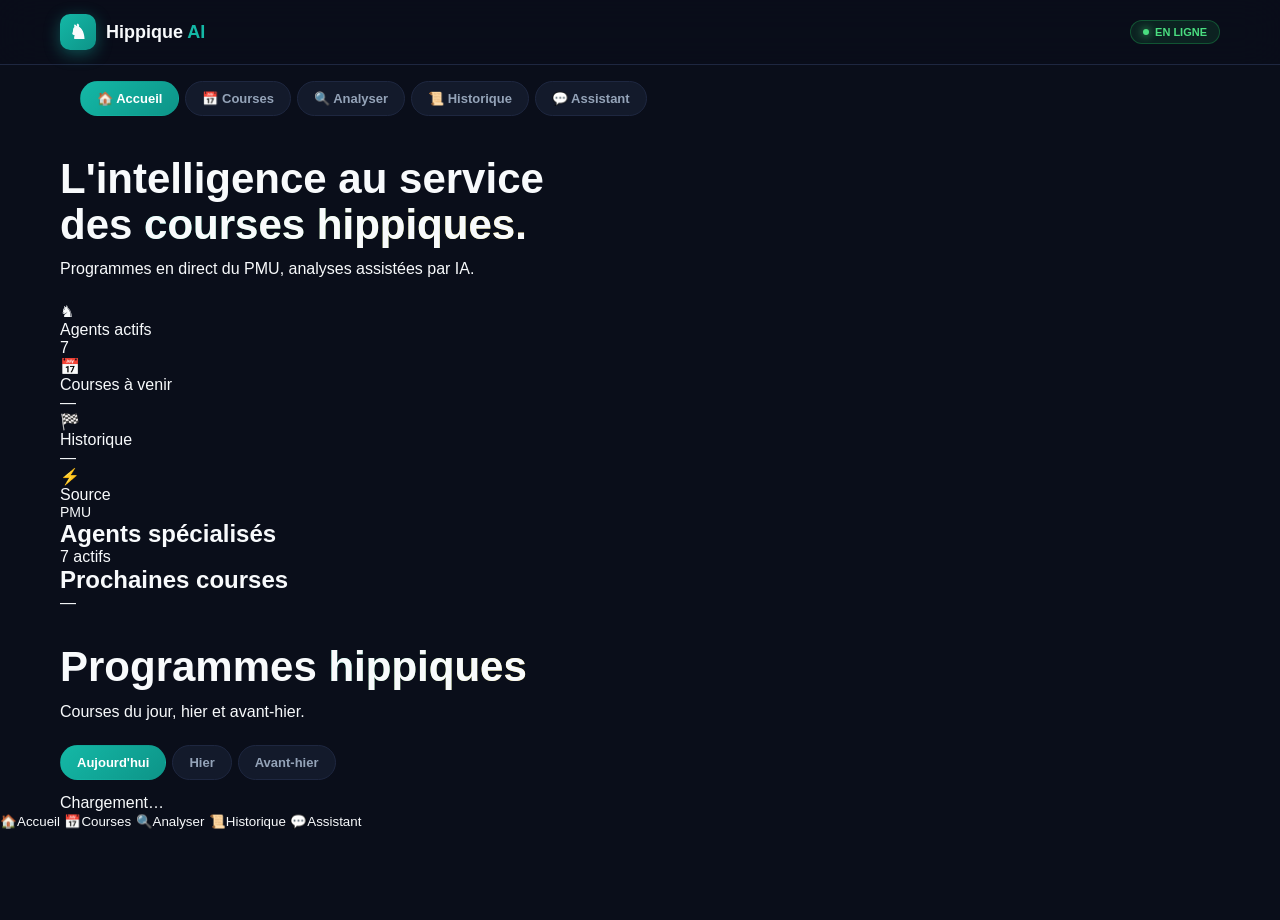
==== commit 4d130f73: "Update index.html" ====
--- a/templates/index.html
+++ b/templates/index.html
@@ -28,8 +28,8 @@
 .view.active{display:block}
 .hero{padding:32px 0 24px}
 .hero h1{font-size:clamp(28px,5vw,42px);font-weight:800;line-height:1.1;margin-bottom:12px}
-.hero h1 span{background:linear-gradient(135deg,var(--teal),var(--gold));-webkit-background-clip:text;-webkit-text-fill-color:transparent;background-clip:text}
-.hero p{color:var(--text-2);font-size:15px;max-width:600px;margin-bottom:24px}
+.hero h1 span{background:linear-gradient(135deg,var(--teal),var(--gold));-webkit-background-clip:text;-webkit-text"></-fill-color:transparent;background-clipspan:text}
+.hero p{color:var(-->text-2);font-size:15px;Chmax-width:600px;margin-bottom:24px}
 .kpis{display:grid;grid-template-columns:repeat(4,1fr);gap:12px;margin-bottom:32px}
 @media(max-width:720px){.kpis{grid-template-columns:repeat(2,1fr)}}
 .kpi{padding:20px;background:var(--bg-card);border:1px solid var(--border);border-radius:16px}
@@ -59,7 +59,9 @@
 .race-info p{font-size:11px;color:var(--text-2);display:flex;gap:6px;flex-wrap:wrap;align-items:center}
 .race-tag{padding:2px 7px;background:rgba(20,184,166,.12);color:var(--teal);border-radius:5px;font-size:9px;font-weight:700;text-transform:uppercase}
 .race-tag.plat{background:rgba(139,92,246,.12);color:var(--purple)}
+.race-tag.monte{background:rgba(251,191,36,.12);color:var(--gold)}
 .race-tag.finished{background:rgba(34,197,94,.12);color:var(--green)}
+.race-tag.live{background:rgba(239,68,68,.15);color:#f87171}
 .race-arrow{color:var(--text-3);font-size:20px}
 .race-detail{background:var(--bg-card);border:1px solid var(--border);border-radius:16px;overflow:hidden;margin-bottom:20px}
 .race-detail-header{padding:22px;background:linear-gradient(135deg,var(--bg-3),var(--bg-2));border-bottom:1px solid var(--border)}
@@ -134,7 +136,7 @@
     <div class="hero"><h1>L'intelligence au service<br>des <span>courses hippiques.</span></h1><p>Programmes en direct du PMU, analyses assistées par IA.</p></div>
     <div class="kpis">
       <div class="kpi"><div class="kpi-icon">♞</div><div class="kpi-label">Agents actifs</div><div class="kpi-value teal">7</div></div>
-      <div class="kpi"><div class="kpi-icon">📅</div><div class="kpi-label">Courses aujourd'hui</div><div class="kpi-value" id="kpiCourses">—</div></div>
+      <div class="kpi"><div class="kpi-icon">📅</div><div class="kpi-label">Courses à venir</div><div class="kpi-value" id="kpiCourses">—</div></div>
       <div class="kpi"><div class="kpi-icon">🏁</div><div class="kpi-label">Historique</div><div class="kpi-value gold" id="kpiHistory">—</div></div>
       <div class="kpi"><div class="kpi-icon">⚡</div><div class="kpi-label">Source</div><div class="kpi-value teal" style="font-size:14px">PMU</div></div>
     </div>
@@ -144,7 +146,7 @@
     </div>
     <div class="section">
       <div class="section-title"><h2>Prochaines courses</h2><span class="count" id="countToday">—</span></div>
-      <div class="races-list" id="racesToday"><div class="empty"><span class="loader"></span>Chargement PMU…</div></div>
+      <div class="races-list" id="racesToday"><div class="empty"><span class="loaderargement PMU…</div></div>
     </div>
   </section>
 
@@ -225,7 +227,7 @@
 ];
 $('agentsGrid').innerHTML = AGENTS.map(a => `<div class="agent active"><div class="agent-status"></div><div class="agent-icon" style="background:${a.color}22;color:${a.color}">${a.icon}</div><div class="agent-name">${a.name}</div><div class="agent-desc">${a.desc}</div></div>`).join('');
 
-// ============ PROXY PMU (via notre serveur) ============
+// ============ PROXY ============
 async function fetchPMU(path) {
   const url = '/api/pmu/proxy' + path;
   const r = await fetch(url);
@@ -241,10 +243,33 @@
   return String(d.getDate()).padStart(2,'0') + String(d.getMonth()+1).padStart(2,'0') + d.getFullYear();
 }
 
+// Heure du PMU : le timestamp est déjà en heure de Paris, on l'affiche tel quel
 function heureStr(ts) {
   if (!ts) return '--:--';
   const d = new Date(ts);
-  return String(d.getHours()).padStart(2,'0') + ':' + String(d.getMinutes()).padStart(2,'0');
+  // Compenser le fuseau local pour afficher l'heure de Paris
+  const tzOffset = d.getTimezoneOffset(); // en minutes
+  const paris = new Date(ts + tzOffset * 60000);
+  return String(paris.getHours()).padStart(2,'0') + ':' + String(paris.getMinutes()).padStart(2,'0');
+}
+
+// Statut visuel
+function statutCourse(course) {
+  const statut = (course.statut || '').toUpperCase();
+  if (statut.indexOf('FIN') >= 0 || statut.indexOf('ARRIVE') >= 0) return {label:'Terminée', cls:'finished'};
+  if (statut.indexOf('COURSE') >= 0 || statut.indexOf('DEPART') >= 0) return {label:'En cours', cls:'live'};
+  // Vérifier l'heure
+  const maintenant = Date.now();
+  if (course.heureTri && course.heureTri < maintenant) return {label:'Terminée', cls:'finished'};
+  if (course.heureTri && course.heureTri - maintenant < 15 * 60 * 1000) return {label:'Imminente', cls:'live'};
+  return null;
+}
+
+function disciplineTag(discipline) {
+  const d = (discipline || '').toLowerCase();
+  if (d.indexOf('trot') >= 0 && d.indexOf('mont') >= 0) return 'monte';
+  if (d.indexOf('trot') >= 0) return '';
+  return 'plat';
 }
 
 // ============ COURSES ============
@@ -254,7 +279,7 @@
   try {
     const data = await fetchPMU('/programme/' + dateStr(day));
     const reunions = (data.programme && data.programme.reunions) || [];
-    const courses = [];
+    let courses = [];
     for (const r of reunions) {
       const hippo = (r.hippodrome && r.hippodrome.libelleLong) || '?';
       const nr = r.numOfficiel;
@@ -264,12 +289,23 @@
           hippodrome: hippo, nom: c.libelle || 'Course',
           discipline: c.discipline || '?', distance: c.distance || '?',
           partants: c.nombreDeclaresPartants || 0,
-          time: heureStr(c.heureDepart), statut: c.statut || ''
+          time: heureStr(c.heureDepart), statut: c.statut || '',
+          heureTri: c.heureDepart || 0
         });
       }
     }
+
+    // Aujourd'hui : garder les courses à venir + celles en cours
+    if (day === 0) {
+      const maintenant = Date.now();
+      courses = courses.filter(c => !c.heureTri || c.heureTri >= maintenant - 30 * 60 * 1000);
+    }
+
+    // Trier par heure croissante
+    courses.sort((a, b) => (a.heureTri || 0) - (b.heureTri || 0));
+
     if (!courses.length) {
-      $('racesProgram').innerHTML = '<div class="empty">Aucune course pour cette journée.</div>';
+      $('racesProgram').innerHTML = '<div class="empty">Aucune course à venir.</div>';
       return;
     }
     $('racesProgram').innerHTML = '<div class="races-list">' + courses.map(raceCard).join('') + '</div>';
@@ -279,13 +315,16 @@
 }
 
 function raceCard(course) {
-  const isTrot = (course.discipline || '').toLowerCase().indexOf('trot') >= 0;
-  const isFinished = (course.statut || '').toUpperCase().indexOf('FIN') >= 0;
+  const tag = disciplineTag(course.discipline);
+  const st = statutCourse(course);
+  let tagCls = '';
+  if (tag === 'plat') tagCls = 'plat';
+  else if (tag === 'monte') tagCls = 'monte';
   return '<div class="race-card" onclick="openRace(\'' + course.dateStr + '\',' + course.reunion + ',' + course.course + ')">' +
     '<div class="race-time">' + esc(course.time) + '<small>' + esc(course.discipline.substring(0,4)) + '</small></div>' +
     '<div class="race-info"><h3>' + esc(course.nom) + '</h3><p>' +
-      '<span class="race-tag ' + (isTrot ? '' : 'plat') + '">' + esc(course.discipline) + '</span>' +
-      (isFinished ? '<span class="race-tag finished">Terminée</span>' : '') +
+      '<span class="race-tag ' +me tagCls + '">' + esc(course.discipline) + '</span>' +
+      (st ? '<span class="race-tag ' + st.cls + '">' + st.label + '</span>' : '') +
       '<span>' + esc(course.hippodrome) + '</span><span>·</span>' +
       '<span>' + course.distance + 'm</span><span>·</span>' +
       '<span>' + course.partants + ' partants</span>' +
@@ -295,7 +334,7 @@
 async function openRace(ds, reunion, course) {
   $('racesProgram').innerHTML = '<div class="empty"><span class="loader"></span>Chargement détail…</div>';
   try {
-    const data = await fetchPMU('/programme/' + ds + '/R' + reunion + '/C' + course + '/participants');
+    const data = await fetchPMU('/program/' + ds + '/R' + reunion + '/C' + course + '/participants');
     const participants = data.participants || [];
     if (!participants.length) {
       $('racesProgram').innerHTML = '<button class="btn-secondary" onclick="loadProgram(0)" style="margin-bottom:16px">← Retour</button><div class="empty">Aucun partant.</div>';
@@ -327,22 +366,30 @@
   try {
     const data = await fetchPMU('/programme/' + dateStr(0));
     const reunions = (data.programme && data.programme.reunions) || [];
-    const courses = [];
+    const maintenant = Date.now();
+    let courses = [];
     for (const r of reunions) {
       for (const c of (r.courses || [])) {
+        const heure = c.heureDepart || 0;
+        if (heure && heure < maintenant - 30 * 60 * 1000) continue;
         courses.push({
           dateStr: dateStr(0), reunion: r.numOfficiel, course: c.numOrdre,
           hippodrome: (r.hippodrome && r.hippodrome.libelleLong) || '?',
           nom: c.libelle || 'Course', discipline: c.discipline || '?',
           distance: c.distance || '?', partants: c.nombreDeclaresPartants || 0,
-          time: heureStr(c.heureDepart), statut: c.statut || ''
+          time: heureStr(heure), statut: c.statut || '',
+          heureTri: heure || 0
         });
       }
     }
+
+    courses.sort((a, b) => a.heureTri - b.heureTri);
+
     $('kpiCourses').textContent = courses.length;
-    $('countToday').textContent = courses.length + ' courses';
+    $('countToday').textContent = courses.length + ' à venir';
+
     if (!courses.length) {
-      $('racesToday').innerHTML = '<div class="empty">Aucune course aujourd\'hui.</div>';
+      $('racesToday').innerHTML = '<div class="empty">Aucune course à venir aujourd\'hui.</div>';
       return;
     }
     $('racesToday').innerHTML = courses.slice(0, 5).map(raceCard).join('');
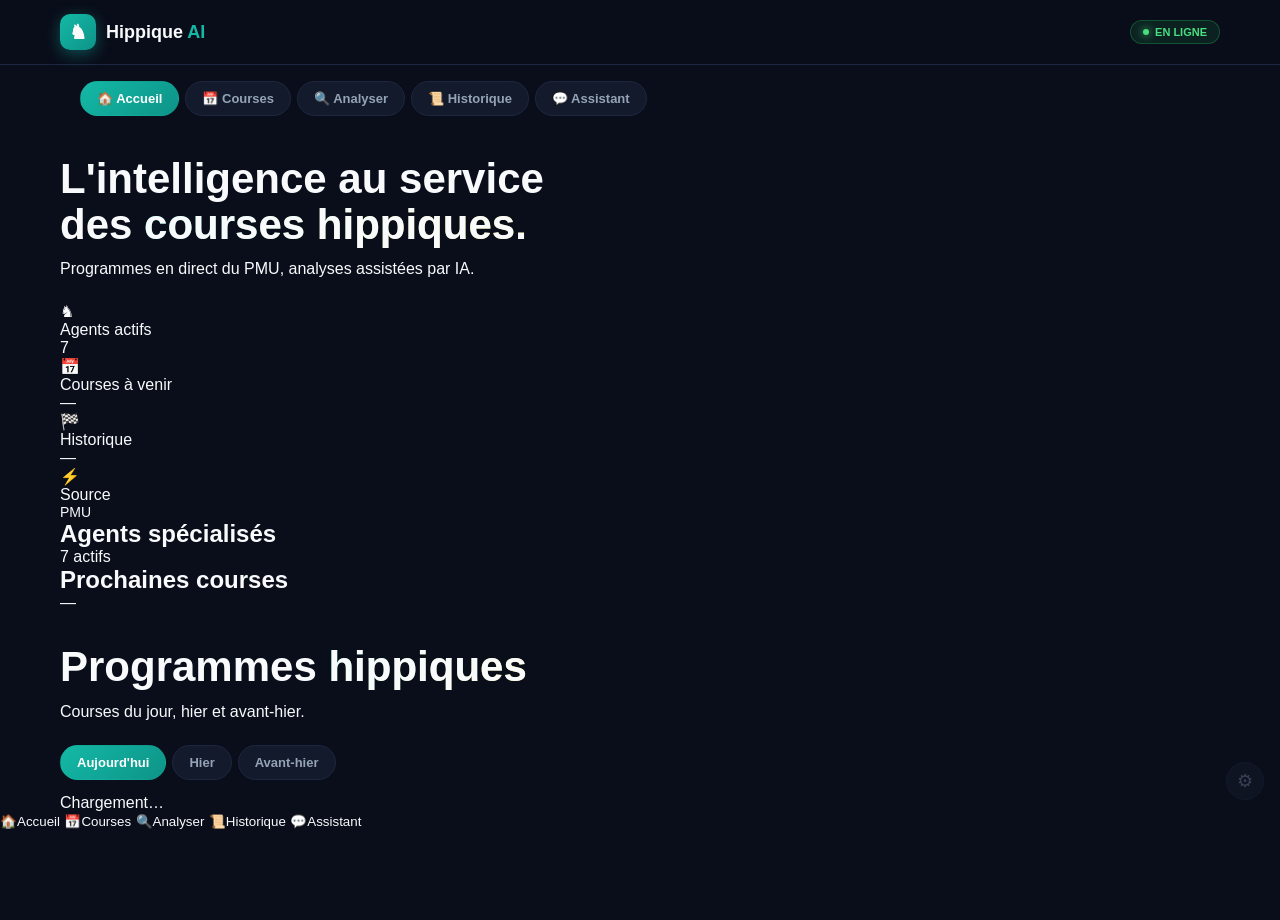
==== commit 641b4643: "Update index.html" ====
--- a/templates/index.html
+++ b/templates/index.html
@@ -490,5 +490,6 @@
 loadHome();
 loadProgram(0);
 </script>
+<a href="/learning" style="position:fixed;bottom:100px;right:16px;width:38px;height:38px;border-radius:50%;background:#131a2b;border:1px solid #1e2740;color:#64748b;display:flex;align-items:center;justify-content:center;font-size:18px;z-index:50;opacity:0.5;text-decoration:none;" title="Learning">⚙</a>
 </body>
 </html>
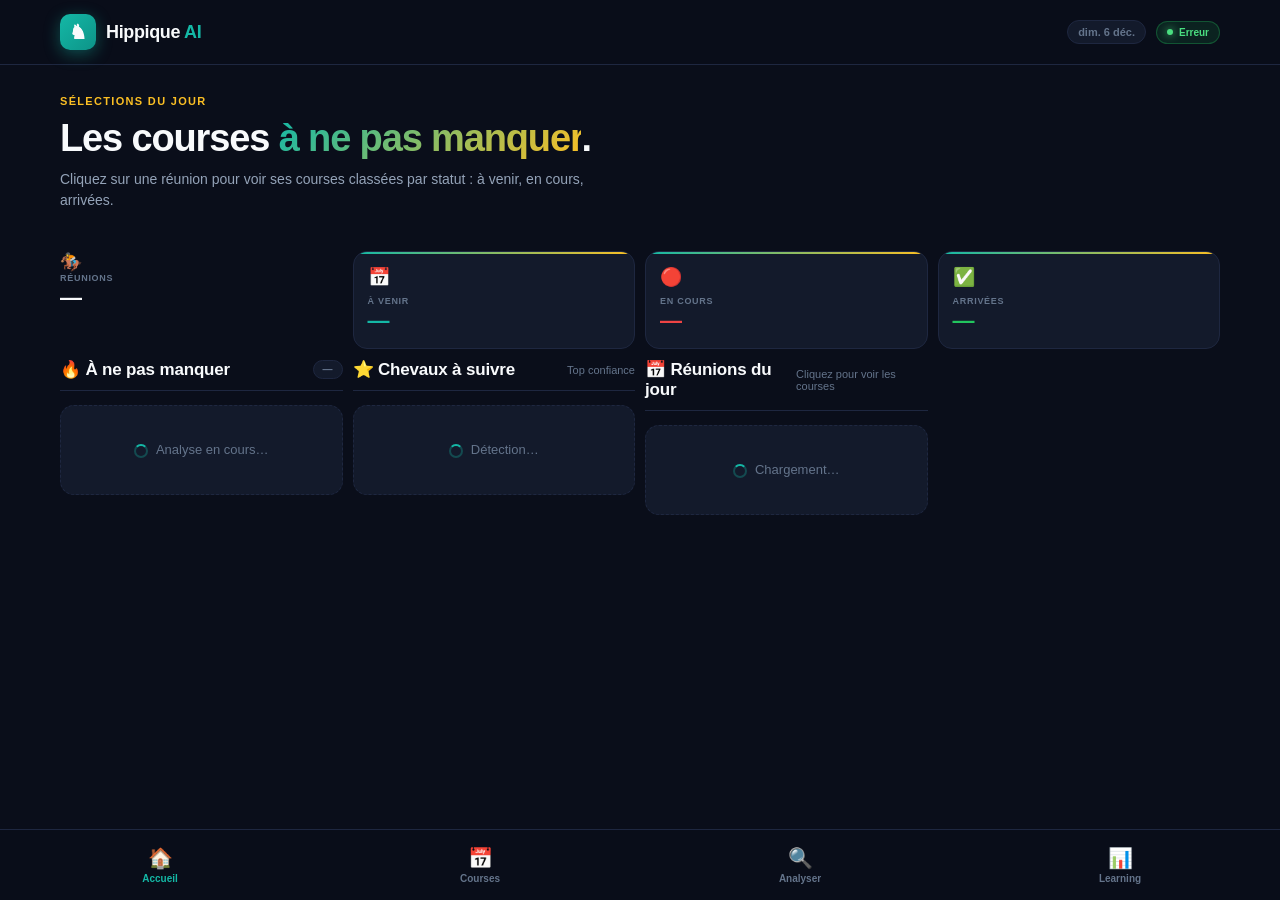
==== commit cafa3a6a: "Update index.html" ====
--- a/templates/index.html
+++ b/templates/index.html
@@ -4,492 +4,593 @@
 <meta charset="utf-8">
 <meta name="viewport" content="width=device-width, initial-scale=1, viewport-fit=cover">
 <meta name="theme-color" content="#0a0e1a">
-<title>Hippique AI</title>
+<title>Hippique AI — Sélections du jour</title>
 <style>
-:root{--bg:#0a0e1a;--bg-2:#111827;--bg-3:#1a2234;--bg-card:#131a2b;--border:#1e2740;--text:#f8fafc;--text-2:#94a3b8;--text-3:#64748b;--teal:#14b8a6;--teal-2:#0d9488;--gold:#fbbf24;--green:#22c55e;--red:#ef4444;--purple:#8b5cf6}
-*{margin:0;padding:0;box-sizing:border-box}
-body{font-family:-apple-system,BlinkMacSystemFont,'Segoe UI',Roboto,sans-serif;background:var(--bg);color:var(--text);min-height:100vh;padding-bottom:90px}
+:root{--bg:#0a0e1a;--bg-2:#111827;--bg-3:#1a2234;--bg-card:#131a2b;--border:#1e2740;--text:#f8fafc;--text-2:#94a3b8;--text-3:#64748b;--teal:#14b8a6;--teal-2:#0d9488;--gold:#fbbf24;--green:#22c55e;--red:#ef4444;--orange:#f97316;--purple:#8b5cf6}
+*{margin:0;padding:0;box-sizing:border-box;-webkit-tap-highlight-color:transparent}
+body{font-family:-apple-system,BlinkMacSystemFont,'Segoe UI',Roboto,sans-serif;background:var(--bg);color:var(--text);min-height:100vh;padding-bottom:90px;overflow-x:hidden}
 a{text-decoration:none;color:inherit}
 button{font-family:inherit;cursor:pointer;border:none;background:none;color:inherit}
-input,textarea{font-family:inherit}
-.header{position:sticky;top:0;z-index:100;background:rgba(10,14,26,.85);backdrop-filter:blur(20px);border-bottom:1px solid var(--border)}
+
+.header{position:sticky;top:0;z-index:100;background:rgba(10,14,26,.92);backdrop-filter:blur(20px);border-bottom:1px solid var(--border)}
 .header-inner{max-width:1200px;margin:0 auto;padding:14px 20px;display:flex;align-items:center;justify-content:space-between;gap:16px}
-.logo{display:flex;align-items:center;gap:10px;font-size:18px;font-weight:800}
+.logo{display:flex;align-items:center;gap:10px;font-size:18px;font-weight:800;letter-spacing:-.02em}
 .logo-icon{width:36px;height:36px;display:flex;align-items:center;justify-content:center;background:linear-gradient(135deg,var(--teal),var(--teal-2));border-radius:10px;font-size:20px;box-shadow:0 4px 16px rgba(20,184,166,.4)}
 .logo em{color:var(--teal);font-style:normal}
-.live{display:flex;align-items:center;gap:6px;padding:5px 12px;background:rgba(34,197,94,.12);border:1px solid rgba(34,197,94,.3);border-radius:100px;font-size:11px;font-weight:700;color:#4ade80}
-.live::before{content:'';width:6px;height:6px;background:#4ade80;border-radius:50%;box-shadow:0 0 8px #4ade80}
+.header-right{display:flex;align-items:center;gap:10px}
+.date-pill{font-size:11px;color:var(--text-3);font-weight:600;padding:5px 10px;background:var(--bg-card);border:1px solid var(--border);border-radius:100px}
+.live{display:flex;align-items:center;gap:6px;padding:5px 10px;background:rgba(34,197,94,.12);border:1px solid rgba(34,197,94,.3);border-radius:100px;font-size:10px;font-weight:700;color:#4ade80}
+.live::before{content:'';width:6px;height:6px;background:#4ade80;border-radius:50%;box-shadow:0 0 8px #4ade80;animation:pulse 2s infinite}
+@keyframes pulse{0%,100%{opacity:1}50%{opacity:.4}}
+
 .container{max-width:1200px;margin:0 auto;padding:0 20px}
-.tabs{display:flex;gap:6px;padding:16px 20px 8px;overflow-x:auto;scrollbar-width:none}
-.tabs::-webkit-scrollbar{display:none}
-.tab{flex-shrink:0;padding:9px 16px;background:var(--bg-card);border:1px solid var(--border);border-radius:100px;font-size:13px;font-weight:600;color:var(--text-2)}
-.tab.active{background:linear-gradient(135deg,var(--teal),var(--teal-2));color:#fff;border-color:transparent}
-.view{display:none}
-.view.active{display:block}
-.hero{padding:32px 0 24px}
-.hero h1{font-size:clamp(28px,5vw,42px);font-weight:800;line-height:1.1;margin-bottom:12px}
-.hero h1 span{background:linear-gradient(135deg,var(--teal),var(--gold));-webkit-background-clip:text;-webkit-text"></-fill-color:transparent;background-clipspan:text}
-.hero p{color:var(-->text-2);font-size:15px;Chmax-width:600px;margin-bottom:24px}
-.kpis{display:grid;grid-template-columns:repeat(4,1fr);gap:12px;margin-bottom:32px}
+
+.hero{padding:28px 0 20px}
+.hero .eyebrow{font-size:11px;color:var(--gold);text-transform:uppercase;letter-spacing:.12em;font-weight:700;margin-bottom:8px}
+.hero h1{font-size:clamp(26px,5vw,38px);font-weight:800;letter-spacing:-.03em;line-height:1.1;margin-bottom:10px}
+.hero h1 span{background:linear-gradient(135deg,var(--teal),var(--gold));-webkit-background-clip:text;-webkit-text-fill-color:transparent;background-clip:text}
+.hero p{color:var(--text-2);font-size:14px;line-height:1.5;max-width:560px}
+
+.kpis{display:grid;grid-template-columns:repeat(4,1fr);gap:10px;margin:20px 0 24px}
 @media(max-width:720px){.kpis{grid-template-columns:repeat(2,1fr)}}
-.kpi{padding:20px;background:var(--bg-card);border:1px solid var(--border);border-radius:16px}
-.kpi-icon{font-size:24px;margin-bottom:12px}
-.kpi-label{font-size:11px;color:var(--text-3);text-transform:uppercase;letter-spacing:.08em;font-weight:600}
-.kpi-value{font-size:28px;font-weight:800;margin-top:6px}
+.kpi{padding:14px;background:var(--bg-card);border:1px solid var(--border);border-radius:14px;position:relative;overflow:hidden}
+.kpi::before{content:'';position:absolute;top:0;left:0;right:0;height:2px;background:linear-gradient(90deg,var(--teal),var(--gold))}
+.kpi-icon{font-size:18px;margin-bottom:8px}
+.kpi-label{font-size:9px;color:var(--text-3);text-transform:uppercase;letter-spacing:.08em;font-weight:700}
+.kpi-value{font-size:22px;font-weight:800;margin-top:2px;letter-spacing:-.02em}
 .kpi-value.teal{color:var(--teal)}
 .kpi-value.gold{color:var(--gold)}
-.section{margin-bottom:40px}
-.section-title{display:flex;align-items:center;justify-content:space-between;margin-bottom:16px}
-.section-title h2{font-size:20px;font-weight:700;display:flex;align-items:center;gap:10px}
-.section-title h2::before{content:'';width:4px;height:20px;background:linear-gradient(180deg,var(--teal),var(--gold));border-radius:2px}
-.section-title .count{font-size:12px;color:var(--text-3);padding:4px 10px;background:var(--bg-card);border:1px solid var(--border);border-radius:100px}
-.agents-grid{display:grid;grid-template-columns:repeat(auto-fill,minmax(160px,1fr));gap:10px}
-.agent{padding:14px;background:var(--bg-card);border:1px solid var(--border);border-radius:14px;position:relative}
-.agent.active{border-color:var(--teal);background:linear-gradient(135deg,rgba(20,184,166,.08),transparent)}
-.agent-icon{width:36px;height:36px;border-radius:9px;display:flex;align-items:center;justify-content:center;font-size:18px;margin-bottom:10px}
-.agent-name{font-size:12px;font-weight:700;margin-bottom:3px}
-.agent-desc{font-size:10px;color:var(--text-3)}
-.agent-status{position:absolute;top:12px;right:12px;width:8px;height:8px;background:var(--green);border-radius:50%;box-shadow:0 0 8px var(--green)}
-.races-list{display:flex;flex-direction:column;gap:8px}
-.race-card{padding:14px 16px;background:var(--bg-card);border:1px solid var(--border);border-radius:12px;display:grid;grid-template-columns:auto 1fr auto;gap:14px;align-items:center;cursor:pointer}
-.race-card:hover{border-color:var(--teal)}
-.race-time{display:flex;flex-direction:column;align-items:center;padding:8px 12px;background:var(--bg-3);border-radius:10px;font-size:15px;font-weight:800;color:var(--teal);min-width:58px}
-.race-time small{font-size:9px;color:var(--text-3);text-transform:uppercase}
-.race-info h3{font-size:14px;font-weight:700;margin-bottom:4px}
-.race-info p{font-size:11px;color:var(--text-2);display:flex;gap:6px;flex-wrap:wrap;align-items:center}
-.race-tag{padding:2px 7px;background:rgba(20,184,166,.12);color:var(--teal);border-radius:5px;font-size:9px;font-weight:700;text-transform:uppercase}
-.race-tag.plat{background:rgba(139,92,246,.12);color:var(--purple)}
-.race-tag.monte{background:rgba(251,191,36,.12);color:var(--gold)}
-.race-tag.finished{background:rgba(34,197,94,.12);color:var(--green)}
-.race-tag.live{background:rgba(239,68,68,.15);color:#f87171}
-.race-arrow{color:var(--text-3);font-size:20px}
-.race-detail{background:var(--bg-card);border:1px solid var(--border);border-radius:16px;overflow:hidden;margin-bottom:20px}
-.race-detail-header{padding:22px;background:linear-gradient(135deg,var(--bg-3),var(--bg-2));border-bottom:1px solid var(--border)}
-.race-detail-header h2{font-size:20px;font-weight:800;margin-bottom:8px}
-.race-meta{display:flex;gap:14px;flex-wrap:wrap;font-size:12px;color:var(--text-2)}
-.runners-list{padding:6px}
-.runner{padding:12px 14px;border-bottom:1px solid var(--border);display:grid;grid-template-columns:42px 1fr auto;gap:12px;align-items:center}
-.runner:last-child{border-bottom:none}
-.runner-rank{width:38px;height:38px;border-radius:9px;background:var(--bg-3);color:var(--text-2);display:flex;align-items:center;justify-content:center;font-weight:800;font-size:13px}
-.runner-rank.top1{background:linear-gradient(135deg,var(--gold),#f59e0b);color:#000}
-.runner-rank.top2{background:linear-gradient(135deg,#cbd5e1,#94a3b8);color:#000}
-.runner-rank.top3{background:linear-gradient(135deg,#d97706,#b45309);color:#fff}
-.runner-num{display:inline-block;padding:2px 7px;background:rgba(20,184,166,.15);color:var(--teal);border-radius:5px;font-size:11px;font-weight:700;margin-right:8px}
-.runner-name{font-size:14px;font-weight:700;margin-bottom:3px}
-.runner-info{font-size:11px;color:var(--text-3);display:flex;gap:8px;flex-wrap:wrap;align-items:center}
-.runner-musique{font-family:ui-monospace,monospace;font-size:10px;padding:2px 7px;background:var(--bg-3);border-radius:5px}
-.runner-conf{font-size:15px;font-weight:800;color:var(--gold);text-align:right}
-.runner-conf small{display:block;font-size:9px;color:var(--text-3);text-transform:uppercase}
-.analyse-form{background:var(--bg-card);border:1px solid var(--border);border-radius:16px;padding:22px}
-.analyse-form label{display:block;font-size:11px;font-weight:700;text-transform:uppercase;color:var(--text-2);margin-bottom:8px}
-.analyse-form input,.analyse-form textarea{width:100%;padding:12px 14px;background:var(--bg);border:1px solid var(--border);border-radius:10px;color:var(--text);font-size:14px;outline:none;margin-bottom:16px}
-.analyse-form input:focus,.analyse-form textarea:focus{border-color:var(--teal)}
-.analyse-form textarea{font-family:ui-monospace,monospace;font-size:13px;min-height:160px;resize:vertical}
-.btn-primary{width:100%;padding:14px;background:linear-gradient(135deg,var(--teal),var(--teal-2));color:#fff;border-radius:12px;font-size:14px;font-weight:700}
-.btn-secondary{padding:12px 18px;background:var(--bg-card);border:1px solid var(--border);border-radius:10px;color:var(--text-2);font-size:13px;font-weight:600}
-.history-item{padding:14px 16px;background:var(--bg-card);border:1px solid var(--border);border-radius:12px;margin-bottom:8px}
-.history-item h4{font-size:14px;font-weight:700;margin-bottom:4px}
-.history-item p{font-size:11px;color:var(--text-3)}
-.chat-container{background:var(--bg-card);border:1px solid var(--border);border-radius:16px;overflow:hidden;display:flex;flex-direction:column;height:580px}
-.chat-header{padding:14px 18px;border-bottom:1px solid var(--border);display:flex;align-items:center;gap:12px;background:linear-gradient(135deg,var(--bg-3),var(--bg-2))}
-.chat-avatar{width:38px;height:38px;border-radius:11px;background:linear-gradient(135deg,var(--teal),var(--teal-2));display:flex;align-items:center;justify-content:center;font-size:18px}
-.chat-header-info h3{font-size:14px;font-weight:700}
-.chat-header-info p{font-size:11px;color:var(--green)}
-.chat-messages{flex:1;overflow-y:auto;padding:18px;display:flex;flex-direction:column;gap:12px}
-.bubble{max-width:82%;padding:11px 15px;border-radius:14px;font-size:14px;line-height:1.55;white-space:pre-wrap;word-wrap:break-word}
-.bubble.bot{background:var(--bg-3);color:var(--text);border-bottom-left-radius:4px;align-self:flex-start}
-.bubble.user{background:linear-gradient(135deg,var(--teal),var(--teal-2));color:#fff;border-bottom-right-radius:4px;align-self:flex-end}
-.chat-input-area{padding:12px 14px;border-top:1px solid var(--border);display:flex;gap:8px;background:var(--bg)}
-.chat-input-area input{flex:1;padding:12px 14px;background:var(--bg-2);border:1px solid var(--border);border-radius:10px;color:var(--text);font-size:14px;outline:none}
-.chat-input-area button{width:46px;height:46px;border-radius:10px;background:linear-gradient(135deg,var(--teal),var(--teal-2));color:#fff;font-size:18px;font-weight:700}
+.kpi-value.green{color:var(--green)}
+.kpi-value.red{color:var(--red)}
+.kpi-value.sm{font-size:14px}
+
+.section{margin-bottom:32px}
+.section-head{display:flex;align-items:center;justify-content:space-between;margin-bottom:14px;padding-bottom:10px;border-bottom:1px solid var(--border)}
+.section-head h2{font-size:17px;font-weight:800;display:flex;align-items:center;gap:8px;letter-spacing:-.01em}
+.section-head .count{font-size:10px;color:var(--text-3);padding:3px 9px;background:var(--bg-card);border:1px solid var(--border);border-radius:100px;font-weight:600}
+.section-head .note{font-size:11px;color:var(--text-3)}
+
+.featured-grid{display:grid;grid-template-columns:1fr;gap:14px}
+.featured{background:linear-gradient(135deg,var(--bg-card) 0%,var(--bg-3) 100%);border:1px solid var(--border);border-radius:16px;overflow:hidden;position:relative}
+.featured.hot{border-color:var(--gold);box-shadow:0 8px 32px rgba(251,191,36,.15)}
+.featured-top{display:flex;align-items:center;justify-content:space-between;padding:14px 16px;background:linear-gradient(90deg,rgba(20,184,166,.06),transparent);border-bottom:1px solid var(--border)}
+.featured-time{display:flex;align-items:center;gap:10px}
+.featured-time .h{font-size:20px;font-weight:800;color:var(--teal)}
+.featured-time .d{font-size:10px;color:var(--text-3);text-transform:uppercase;font-weight:700}
+.featured-badge{padding:4px 10px;background:var(--gold);color:#0a0e1a;border-radius:6px;font-size:9px;font-weight:800;letter-spacing:.06em;text-transform:uppercase}
+.featured-badge.trot{background:var(--purple);color:#fff}
+.featured-content{padding:16px}
+.featured h3{font-size:15px;font-weight:800;margin-bottom:4px;letter-spacing:-.01em}
+.featured-meta{font-size:11px;color:var(--text-3);margin-bottom:14px;display:flex;gap:8px;flex-wrap:wrap}
+.featured-picks{display:grid;grid-template-columns:1fr;gap:8px;margin-top:12px}
+.pick{display:grid;grid-template-columns:36px 1fr auto;gap:12px;align-items:center;padding:10px 12px;background:var(--bg-2);border:1px solid var(--border);border-radius:10px}
+.pick.rank1{border-color:var(--gold);background:linear-gradient(135deg,rgba(251,191,36,.08),var(--bg-2))}
+.pick-num{width:36px;height:36px;border-radius:8px;background:var(--bg-3);color:var(--text-2);display:flex;align-items:center;justify-content:center;font-weight:800;font-size:14px;flex-shrink:0}
+.pick.rank1 .pick-num{background:var(--gold);color:#0a7000e1a}
+.pick-info{min-width:0}
+.pick-name{font-size:13px;font-weight:700;white-space:nowrap;overflow:hidden;text-overflow:ellipsis}
+.pick-detail{font-size:10px;color:var(--text-3);margin-top:2px;display:flex;gap:6px;flex-wrap:wrap}
+.pick-detail .tag{padding:1px 6px;background:var(--bg-3);border-radius:4px;font-size:9px;font-weight:600}
+.pick-detail .tag.driver{background:rgba(139,92,246,.15);color:#a78bfa}
+.pick-detail .tag.stable{background:rgba(34,197,94,.15);color:#4ade80}
+.pick-right{text-align:right;flex-shrink:0}
+.pick-cote{font-size:14px;font-weight:800;color:var(--gold)}
+.pick-score{font-size:9px;color:var(--text-3);text-transform:uppercase;font-weight:700}
+
+.horses-grid{display:grid;grid-template-columns:1fr;gap:10px}
+.horse-card{display:grid;grid-template-columns:52px 1fr auto;gap:14px;align-items:center;padding:14px;background:var(--bg-card);border:1px solid var(--border);border-radius:14px}
+.horse-rank{width:48px;height:48px;border-radius:12px;background:linear-gradient(135deg,var(--teal),var(--teal-2));color:#fff;display:flex;align-items:center;justify-content:center;font-weight:800;font-size:18px;flex-shrink:0}
+.horse-rank.gold{background:linear-gradient(135deg,var(--gold),#d97706);color:#0a0e1a}
+.horse-rank.silver{background:linear-gradient(135deg,#cbd5e1,#94a3b8);color:#0a0e1a}
+.horse-rank.bronze{background:linear-gradient(135deg,#d97706,#b45309);color:#fff}
+.horse-info{min-width:0}
+.horse-name{font-size:14px;font-weight:800;margin-bottom:3px;white-space:nowrap;overflow:hidden;text-overflow:ellipsis}
+.horse-details{font-size:11px;color:var(--text-3);display:flex;gap:6px;flex-wrap:wrap}
+.horse-stats{text-align:right;flex-shrink:0}
+.horse-cote{font-size:15px;font-weight:800;color:var(--gold)}
+.horse-context{font-size:9px;color:var(--text-3);text-transform:uppercase;font-weight:700;margin-top:2px}
+
+.assoc-grid{display:grid;grid-template-columns:1fr;gap:10px}
+.assoc-card{padding:14px;background:var(--bg-card);border:1px solid var(--border);border-radius:14px;display:flex;align-items:center;gap:14px}
+.assoc-icon{width:44px;height:44px;border-radius:12px;display:flex;align-items:center;justify-content:center;font-size:20px;flex-shrink:0;background:linear-gradient(135deg,rgba(20,184,166,.2),rgba(139,92,246,.2))}
+.assoc-info{flex:1;min-width:0}
+.assoc-pair{font-size:13px;font-weight:800;margin-bottom:3px}
+.assoc-pair span{color:var(--teal)}
+.assoc-meta{font-size:11px;color:var(--text-3)}
+.assoc-score{text-align:right}
+.assoc-score .n{font-size:18px;font-weight:800;color:var(--gold)}
+.assoc-score .l{font-size:9px;color:var(--text-3);text-transform:uppercase;font-weight:700}
+
+.reunions-grid{display:grid;grid-template-columns:1fr;gap:10px}
+.reunion{padding:14px 16px;background:var(--bg-card);border:1px solid var(--border);border-radius:14px;display:flex;align-items:center;gap:14px;transition:all .2s;cursor:pointer}
+.reunion:hover{border-color:var(--teal);transform:translateX(4px)}
+.reunion-flag{width:44px;height:44px;border-radius:12px;display:flex;align-items:center;justify-content:center;font-size:22px;flex-shrink:0;background:var(--bg-3)}
+.reunion-info{flex:1;min-width:0}
+.reunion-name{font-size:13px;font-weight:800;margin-bottom:2px;white-space:nowrap;overflow:hidden;text-overflow:ellipsis}
+.reunion-meta{font-size:11px;color:var(--text-3);display:flex;gap:8px;flex-wrap:wrap}
+.reunion-courses{text-align:right;flex-shrink:0}
+.reunion-courses .n{font-size:16px;font-weight:800;color:var(--teal)}
+.reunion-courses .l{font-size:9px;color:var(--text-3);text-transform:uppercase;font-weight:700}
+.reunion-arrow{color:var(--text-3);font-size:18px;flex-shrink:0}
+
+/* MODAL / DÉTAIL RÉUNION */
+.overlay{position:fixed;top:0;left:0;right:0;bottom:0;background:rgba(0,0,0,.7);backdrop-filter:blur(4px);z-index:200;display:none;align-items:flex-end;justify-content:center}
+.overlay.active{display:flex}
+.modal{background:var(--bg);width:100%;max-width:720px;max-height:90vh;border-radius:20px 20px 0 0;overflow-y:auto;border-top:1px solid var(--border);animation:slideUp .3s ease}
+@keyframes slideUp{from{transform:translateY(40px);opacity:0}to{transform:translateY(0);opacity:1}}
+.modal-header{position:sticky;top:0;background:var(--bg);z-index:10;padding:18px 20px 14px;border-bottom:1px solid var(--border);display:flex;align-items:center;justify-content:space-between;gap:12px}
+.modal-title{font-size:17px;font-weight:800;letter-spacing:-.01em}
+.modal-sub{font-size:11px;color:var(--text-3);margin-top:2px}
+.modal-close{width:36px;height:36px;border-radius:10px;background:var(--bg-card);border:1px solid var(--border);color:var(--text-2);font-size:18px;display:flex;align-items:center;justify-content:center;flex-shrink:0}
+.modal-body{padding:16px 20px 40px}
+
+.tabs-inline{display:flex;gap:6px;margin-bottom:16px;overflow-x:auto;scrollbar-width:none}
+.tabs-inline::-webkit-scrollbar{display:none}
+.tab-inline{padding:8px 14px;background:var(--bg-card);border:1px solid var(--border);border-radius:100px;font-size:12px;font-weight:700;color:var(--text-2);white-space:nowrap;transition:all .2s;cursor:pointer}
+.tab-inline.active{background:linear-gradient(135deg,var(--teal),var(--teal-2));color:#fff;border-color:transparent}
+.tab-inline.live.active{background:linear-gradient(135deg,var(--red),#dc2626)}
+.tab-inline.done.active{background:linear-gradient(135deg,#64748b,#475569)}
+
+.course-item{padding:14px;background:var(--bg-card);border:1px solid var(--border);border-radius:12px;margin-bottom:8px;cursor:pointer;transition:all .2s}
+.course-item:hover{border-color:var(--teal)}
+.course-head{display:flex;align-items:center;justify-content:space-between;gap:12px;margin-bottom:8px}
+.course-time-big{font-size:16px;font-weight:800;color:var(--teal)}
+.course-time-big.live{color:#f87171;animation:pulse 1.5s infinite}
+.course-time-big.done{color:var(--text-3)}
+.course-tags{display:flex;gap:6px;flex-wrap:wrap}
+.tag-sm{padding:3px 8px;border-radius:5px;font-size:10px;font-weight:;text-transform:uppercase;letter-spacing:.02em}
+.tag-sm.att{background:rgba(139,92,246,.15);color:#a78bfa}
+.tag-sm.mont{background:rgba(251,191,36,.15);color:#fbbf24}
+.tag-sm.plat{background:rgba(20,184,166,.15);color:#5eead4}
+.tag-sm.live{background:rgba(239,68,68,.15);color:#f87171}
+.tag-sm.done{background:rgba(100,116,139,.2);color:#94a3b8}
+.course-name{font-size:13px;font-weight:700;margin-bottom:4px}
+.course-meta{font-size:11px;color:var(--text-3);display:flex;gap:8px;flex-wrap:wrap}
+.course-winner{margin-top:8px;padding-top:8px;border-top:1px solid var(--border);font-size:11px;color:var(--text-2)}
+.course-winner .arrivee{font-family:ui-monospace,monospace;font-size:12px;color:var(--gold);font-weight:700;padding:3px 8px;background:rgba(251,191,36,.08);border-radius:5px;display:inline-block;margin-left:6px}
+
+.empty{text-align:center;padding:36px 20px;color:var(--text-3);font-size:13px;background:var(--bg-card);border:1px dashed var(--border);border-radius:14px}
+.empty-sm{text-align:center;padding:20px;color:var(--text-3);font-size:12px}
+.loader{display:inline-block;width:14px;height:14px;border:2px solid rgba(20,184,166,.3);border-top-color:var(--teal);border-radius:50%;animation:spin .7s linear infinite;vertical-align:middle;margin-right:8px}
+@keyframes spin{to{transform:rotate(360deg)}}
+
 .bottom-nav{position:fixed;bottom:0;left:0;right:0;background:rgba(10,14,26,.95);backdrop-filter:blur(20px);border-top:1px solid var(--border);display:flex;justify-content:space-around;padding:10px 0 calc(10px + env(safe-area-inset-bottom));z-index:100}
 .nav-item{flex:1;display:flex;flex-direction:column;align-items:center;gap:3px;padding:6px;color:var(--text-3);font-size:10px;font-weight:600;background:none;border:none}
 .nav-item.active{color:var(--teal)}
 .nav-item-icon{font-size:20px}
-.empty{text-align:center;padding:50px 20px;color:var(--text-3);font-size:14px}
-.loader{display:inline-block;width:14px;height:14px;border:2px solid rgba(20,184,166,.3);border-top-color:var(--teal);border-radius:50%;animation:spin .7s linear infinite;vertical-align:middle;margin-right:8px}
-@keyframes spin{to{transform:rotate(360deg)}}
-@media(max-width:720px){.header-inner{padding:12px 16px}.container{padding:0 16px}.runner{grid-template-columns:38px 1fr auto;gap:10px;padding:10px}.runner-rank{width:34px;height:34px;font-size:12px}.agents-grid{grid-template-columns:repeat(2,1fr)}}
 </style>
 </head>
 <body>
 
 <header class="header">
   <div class="header-inner">
-    <div class="logo"><span class="logo-icon">♞</span><span>Hippique <em>AI</em></span></div>
-    <div class="live">EN LIGNE</div>
+    <div class="logo">
+      <span class="logo-icon">♞</span>
+      <span>Hippique <em>AI</em></span>
+    </div>
+    <div class="header-right">
+      <span class="date-pill" id="dateHeader">—</span>
+      <span class="live" id="statusHeader">PMU</span>
+    </div>
   </div>
 </header>
 
-<div class="container">
-  <div class="tabs">
-    <button class="tab active" data-view="home">🏠 Accueil</button>
-    <button class="tab" data-view="courses">📅 Courses</button>
-    <button class="tab" data-view="analyse">🔍 Analyser</button>
-    <button class="tab" data-view="historique">📜 Historique</button>
-    <button class="tab" data-view="chat">💬 Assistant</button>
+<main class="container">
+
+  <section class="hero">
+    <p class="eyebrow">Sélections du jour</p>
+    <h1>Les courses <span>à ne pas manquer</span>.</h1>
+    <p>Cliquez sur une réunion pour voir ses courses classées par statut : à venir, en cours, arrivées.</p>
+  </section>
+
+  <IDdiv class="kpis">
+    <div classRO="kpi"><div"," class="kpi-icon">🏇</divP><div class="kpi-label">Réunions</div><div class="kpi-value" id="kpiReunions">—</div></div>
+    <div class="kpi"><div class="kpi-icon">📅</div><div class="kpi-label">À venir</div><div class="kpi-value teal" id="kpiUpcoming">—</div></div>
+    <div class="kpi"><div class="kpi-icon">🔴</div><div class="kpi-label">En cours</div><div class="kpi-value red" id="kpiLive">—</div></div>
+    <div class="kpi"><div class="kpi-icon">✅</div><div class="kpi-label">Arrivées</div><div class="kpi-value green" id="kpiDone">—</div></div>
+  </div>
+
+  <section class="section">
+    <div class="section-head">
+      <h2>🔥 À ne pas manquer</h2>
+      <span class="count" id="featuredCount">—</span>
+    </div>
+    <div id="featuredList" class="featured-grid">
+      <div class="empty"><span class="loader"></span>Analyse en cours…</div>
+    </div>
+  </section>
+
+  <section class="section">
+    <div class="section-head">
+      <h2>⭐ Chevaux à suivre</h2>
+      <span class="note">Top confiance</span>
+    </div>
+    <div id="horsesList" class="horses-grid">
+      <div class="empty"><span class="loader"></span>Détection…</div>
+    </div>
+  </section>
+
+  <section class="section">
+    <div class="section-head">
+      <h2>📅 Réunions du jour</h2>
+      <span class="note" id="reunionsNote">Cliquez pour voir les courses</span>
+    </div>
+    <div id="reunionsList" class="reunions-grid">
+      <div class="empty"><span class="loader"></span>Chargement…</div>
+    </div>
+  </section>
+
+</main>
+
+<div class="overlay" id="overlay" onclick="if(event.target===this) closeModal()">
+  <div class="modal">
+    <div class="modal-header">
+      <div>
+        <div class="modal-title" id="modalTitle">—</div>
+        <div class="modal-sub" id="modalSub">—</div>
+      </div>
+      <button class="modal-close" onclick="closeModal()">✕</button>
+    </div>
+    <div class="modal-body">
+      <div class="tabs-inline">
+        <button class="tab-inline active" data-filter="all" onclick="setFilter('all')">Toutes</button>
+        <button class="tab-inline live" data-filter="live" onclick="setFilter('live')">🔴 En cours</button>
+        <button class="tab-inline" data-filter="upcoming" onclick="setFilter('upcoming')">📅 À venir</button>
+        <button class="tab-inline done" data-filter="done" onclick="setFilter('done')">✅ Arrivées</button>
+      </div>
+      <div id="modalCourses"></div>
+    </div>
   </div>
 </div>
 
-<main class="container">
-  <section class="view active" id="view-home">
-    <div class="hero"><h1>L'intelligence au service<br>des <span>courses hippiques.</span></h1><p>Programmes en direct du PMU, analyses assistées par IA.</p></div>
-    <div class="kpis">
-      <div class="kpi"><div class="kpi-icon">♞</div><div class="kpi-label">Agents actifs</div><div class="kpi-value teal">7</div></div>
-      <div class="kpi"><div class="kpi-icon">📅</div><div class="kpi-label">Courses à venir</div><div class="kpi-value" id="kpiCourses">—</div></div>
-      <div class="kpi"><div class="kpi-icon">🏁</div><div class="kpi-label">Historique</div><div class="kpi-value gold" id="kpiHistory">—</div></div>
-      <div class="kpi"><div class="kpi-icon">⚡</div><div class="kpi-label">Source</div><div class="kpi-value teal" style="font-size:14px">PMU</div></div>
-    </div>
-    <div class="section">
-      <div class="section-title"><h2>Agents spécialisés</h2><span class="count">7 actifs</span></div>
-      <div class="agents-grid" id="agentsGrid"></div>
-    </div>
-    <div class="section">
-      <div class="section-title"><h2>Prochaines courses</h2><span class="count" id="countToday">—</span></div>
-      <div class="races-list" id="racesToday"><div class="empty"><span class="loaderargement PMU…</div></div>
-    </div>
-  </section>
-
-  <section class="view" id="view-courses">
-    <div class="hero"><h1>Programmes <span>hippiques</span></h1><p>Courses du jour, hier et avant-hier.</p></div>
-    <div class="tabs" style="padding:0 0 14px">
-      <button class="tab active" data-day="0">Aujourd'hui</button>
-      <button class="tab" data-day="-1">Hier</button>
-      <button class="tab" data-day="-2">Avant-hier</button>
-    </div>
-    <div id="racesProgram"><div class="empty"><span class="loader"></span>Chargement…</div></div>
-  </section>
-
-  <section class="view" id="view-analyse">
-    <div class="hero"><h1>Analyser une <span>course</span></h1><p>Collez la liste des partants.</p></div>
-    <form class="analyse-form" id="analyseForm">
-      <label>Nom de la course</label>
-      <input id="raceName" value="Course du jour">
-      <label>Partants</label>
-      <textarea id="raceText">1. KAISER - cote 24 - driver F. Nivard - musique 6a 3a 2a 1a 7a
-2. JOLYDOLE - cote 19 - driver M. Abrivard - musique 1a Dm 2a 7m 3a
-3. KOUREAS D'ELA - cote 1.9 - driver B. Rochard - musique 1a 1a 1a 2a 1a
-4. EVERY TIME WINNER - cote 8.2 - driver E. Raffin - musique 6a 2a 4a 8a 4a
-5. KING DE L'OUEST - cote 3.5 - driver A. Barrier - musique 4a 2a 1a 7a 5a</textarea>
-      <button type="submit" class="btn-primary" id="btnAnalyse">Lancer l'analyse →</button>
-    </form>
-    <div id="analyseResults" style="margin-top:24px"></div>
-  </section>
-
-  <section class="view" id="view-historique">
-    <div class="hero"><h1>Votre <span>historique</span></h1><p>Retrouvez vos analyses passées.</p></div>
-    <div id="historyList"></div>
-  </section>
-
-  <section class="view" id="view-chat">
-    <div class="hero"><h1>Assistant <span>hippique</span></h1><p>Posez vos questions.</p></div>
-    <div class="chat-container">
-      <div class="chat-header"><div class="chat-avatar">♞</div><div class="chat-header-info"><h3>Hippique AI</h3><p>Disponible 24/7</p></div></div>
-      <div class="chat-messages" id="chatMessages"><div class="bubble bot">Bonjour ! Posez-moi une question sur les courses hippiques. 🏇</div></div>
-      <form class="chat-input-area" id="chatForm">
-        <input id="chatInput" type="text" placeholder="Votre question…">
-        <button type="submit">→</button>
-      </form>
-    </div>
-  </section>
-</main>
-
 <nav class="bottom-nav">
-  <button class="nav-item active" data-view="home"><span class="nav-item-icon">🏠</span><span>Accueil</span></button>
-  <button class="nav-item" data-view="courses"><span class="nav-item-icon">📅</span><span>Courses</span></button>
-  <button class="nav-item" data-view="analyse"><span class="nav-item-icon">🔍</span><span>Analyser</span></button>
-  <button class="nav-item" data-view="historique"><span class="nav-item-icon">📜</span><span>Historique</span></button>
-  <button class="nav-item" data-view="chat"><span class="nav-item-icon">💬</span><span>Assistant</span></button>
+  <a href="/" class="nav-item active"><span class="nav-item-icon">🏠</span><span>Accueil</span></a>
+  <a href="/pronostics" class="nav-item"><span class="nav-item-icon">📅</span><span>Courses</span></a>
+  <a href="/pronostics#analyse" class="nav-item"><span class="nav-item-icon">🔍</span><span>Analyser</span></a>
+  <a href="/learning" class="nav-item"><span class="nav-item-icon">📊</span><span>Learning</span></a>
 </nav>
 
 <script>
-const $ = (id) => document.getElementById(id);
-const esc = (v) => String(v ?? '').replace(/[&<>"']/g, c => ({'&':'&amp;','<':'&lt;','>':'&gt;','"':'&quot;',"'":'&#039;'}[c]));
-
-function showView(name) {
-  document.querySelectorAll('.view').forEach(v => v.classList.remove('active'));
-  document.querySelectorAll('[data-view]').forEach(t => t.classList.remove('active'));
-  $('view-' + name).classList.add('active');
-  document.querySelectorAll('[data-view="' + name + '"]').forEach(t => t.classList.add('active'));
-  if (name === 'historique') loadHistory();
-  window.scrollTo(0, 0);
-}
-document.querySelectorAll('[data-view]').forEach(el => el.addEventListener('click', () => showView(el.dataset.view)));
-
-const AGENTS = [
-  {icon:'🐎', color:'#fbbf24', name:'FormAgent', desc:'Analyse musique'},
-  {icon:'🏇', color:'#8b5cf6', name:'DriverAgent', desc:'Stats drivers'},
-  {icon:'📊', color:'#14b8a6', name:'MarketAgent', desc:'Cotes et value'},
-  {icon:'🌤️', color:'#22c55e', name:'TrackAgent', desc:'Piste et météo'},
-  {icon:'🏛️', color:'#3b82f6', name:'ClassAgent', desc:'Gains et niveau'},
-  {icon:'🛡️', color:'#ef4444', name:'RiskAgent', desc:'Gestion risque'},
-  {icon:'🔮', color:'#a855f7', name:'ForecastAgent', desc:'Synthèse finale'}
-];
-$('agentsGrid').innerHTML = AGENTS.map(a => `<div class="agent active"><div class="agent-status"></div><div class="agent-icon" style="background:${a.color}22;color:${a.color}">${a.icon}</div><div class="agent-name">${a.name}</div><div class="agent-desc">${a.desc}</div></div>`).join('');
-
-// ============ PROXY ============
-async function fetchPMU(path) {
-  const url = '/api/pmu/proxy' + path;
-  const r = await fetch(url);
-  if (!r.ok) throw new Error('HTTP ' + r.status);
-  const data = await r.json();
-  if (data.error) throw new Error(data.error);
-  return data;
-}
-
-function dateStr(offset) {
-  const d = new Date();
-  d.setDate(d.getDate() + offset);
+var $ = function(id) { return document.getElementById(id); };
+var esc = function(v) { return String(v == null ? '' : v).replace(/[&<>"']/g, function(c) { return {'&':'&amp;','<':'&lt;','>':'&gt;','"':'&quot;',"'":'&#039;'}[c]; }); };
+
+var DRIVERS_TOP = ["E. Raffin","M. Abrivard","F. Nivard","D. Thomain","B. Rochard","A. Barrier","P.ph. Ploquin","N. Bazire","J.m. Bazire","Y. Lebourgeois","C. Demuro","M. Guyon","C. Soumillon","S. Pasquier","A. Hamelin"];
+
+var ALL_RACES = [];
+var ALL_REUNIONS = [];
+var CURRENT_FILTER = 'all';
+var CURRENT_REUNION = null;
+
+function todayStr() {
+  var d = new Date();
   return String(d.getDate()).padStart(2,'0') + String(d.getMonth()+1).padStart(2,'0') + d.getFullYear();
 }
 
-// Heure du PMU : le timestamp est déjà en heure de Paris, on l'affiche tel quel
-function heureStr(ts) {
-  if (!ts) return '--:--';
-  const d = new Date(ts);
-  // Compenser le fuseau local pour afficher l'heure de Paris
-  const tzOffset = d.getTimezoneOffset(); // en minutes
-  const paris = new Date(ts + tzOffset * 60000);
-  return String(paris.getHours()).padStart(2,'0') + ':' + String(paris.getMinutes()).padStart(2,'0');
-}
-
-// Statut visuel
-function statutCourse(course) {
-  const statut = (course.statut || '').toUpperCase();
-  if (statut.indexOf('FIN') >= 0 || statut.indexOf('ARRIVE') >= 0) return {label:'Terminée', cls:'finished'};
-  if (statut.indexOf('COURSE') >= 0 || statut.indexOf('DEPART') >= 0) return {label:'En cours', cls:'live'};
-  // Vérifier l'heure
-  const maintenant = Date.now();
-  if (course.heureTri && course.heureTri < maintenant) return {label:'Terminée', cls:'finished'};
-  if (course.heureTri && course.heureTri - maintenant < 15 * 60 * 1000) return {label:'Imminente', cls:'live'};
-  return null;
-}
-
-function disciplineTag(discipline) {
-  const d = (discipline || '').toLowerCase();
-  if (d.indexOf('trot') >= 0 && d.indexOf('mont') >= 0) return 'monte';
-  if (d.indexOf('trot') >= 0) return '';
-  return 'plat';
-}
-
-// ============ COURSES ============
-async function loadProgram(day) {
-  document.querySelectorAll('[data-day]').forEach(t => t.classList.toggle('active', t.dataset.day === String(day)));
-  $('racesProgram').innerHTML = '<div class="empty"><span class="loader"></span>Chargement PMU…</div>';
-  try {
-    const data = await fetchPMU('/programme/' + dateStr(day));
-    const reunions = (data.programme && data.programme.reunions) || [];
-    let courses = [];
-    for (const r of reunions) {
-      const hippo = (r.hippodrome && r.hippodrome.libelleLong) || '?';
-      const nr = r.numOfficiel;
-      for (const c of (r.courses || [])) {
-        courses.push({
-          dateStr: dateStr(day), reunion: nr, course: c.numOrdre,
-          hippodrome: hippo, nom: c.libelle || 'Course',
-          discipline: c.discipline || '?', distance: c.distance || '?',
-          partants: c.nombreDeclaresPartants || 0,
-          time: heureStr(c.heureDepart), statut: c.statut || '',
-          heureTri: c.heureDepart || 0
-        });
-      }
-    }
-
-    // Aujourd'hui : garder les courses à venir + celles en cours
-    if (day === 0) {
-      const maintenant = Date.now();
-      courses = courses.filter(c => !c.heureTri || c.heureTri >= maintenant - 30 * 60 * 1000);
-    }
-
-    // Trier par heure croissante
-    courses.sort((a, b) => (a.heureTri || 0) - (b.heureTri || 0));
-
-    if (!courses.length) {
-      $('racesProgram').innerHTML = '<div class="empty">Aucune course à venir.</div>';
+function isFrench(hippo, pays) {
+  var bl = ["CHILI","CHILE","VALPARAISO","SAN ISALERMO","LA PLATA","ARGENTINE","SUEDE","SWEDEN","SOLVALLA","URUGUAY","BRESIL","BRAZIL","USA","UNITED STATES","AUSTRALIA","AUSTRALIE","JAPON","JAPAN","TOKYO","HONG KONG","SINGAPOUR","INDE","MAURICE","AFRIQUE DU SUD","PEROU","MEXIQUE","CANADA","NORVEGE","DANEMARK","FINLANDE","RUSSIE","TURQUIE","EMIRATS","QATAR","COREE","CHINE","THAILANDE","MALAISIE","INDONESIE","NOUVELLE-ZELANDE","VENEZUELA","COLOMBIE","EQUATEUR","BOLIVIE","PARAGUAY"];
+  var s = ((hippo||'') + ' ' + (pays||'')).toUpperCase();
+  for (var i = 0; i < bl.length; i++) { if (s.indexOf(bl[i]) >= 0) return false; }
+  return true;
+}
+
+function formatTime(h) {
+  if (!h) return '--:--';
+  var d = new Date(h);
+  return String(d.getHours()).padStart(2,'0') + ':' + String(d.getMinutes()).padStart(2,'0');
+}
+
+function statusOf(course) {
+  var st = (course.statut || '').toUpperCase();
+  if (st.indexOf('FIN') >= 0 || st.indexOf('ARRIVE') >= 0) return 'done';
+  var now = Date.now();
+  var h = course.heureDepart || 0;
+  if (h && h <= now && h >= now - 15 * 60 * 1000) return 'live';
+  if (h && h < now - 15 * 60 * 1000) return 'done';
+  return 'upcoming';
+}
+
+function fetchPMU(path) { return fetch('/api/pmu/proxy' + path).then(function(r) { return r.json(); }); }
+
+function scoreRunner(r, driverBonus) {
+  var mus = (r.musique || '').split(' ').filter(function(x) { return x; });
+  var fm = 0;
+  for (var i = 0; i < Math.min(5, mus.length); i++) {
+    var n = mus[i].replace(/\D/g, '');
+    if (n) { var p = parseInt(n); if (p >= 1 && p <= 9) fm += Math.max(0, 11-p) * (1/(i+1)); }
+  }
+  fm = Math.min(fm / 8, 10);
+  var cote = (r.dernierRapportDirect && r.dernierRapportDirect.rapport) ? parseFloat(r.dernierRapportDirect.rapport) : 0;
+  var sc = cote > 0 ? Math.min(10/cote, 10) : 0.5;
+  var gains = (r.gainsParticipant && r.gainsParticipant.gainsCarriere) ? parseFloat(r.gainsParticipant.gainsCarriere) : 0;
+  var sg = Math.min(gains / 300000, 1) * 3;
+  var driver = r.driver || r.jockey || '';
+  var sd = driverBonus || 0.5;
+  return fm * 0.15 + sd * 0.15 + sc * 0.45 + sg * 0.15 + 0.10;
+}
+
+function getDriverBonus(driver) {
+  for (var i = 0; i < DRIVERS_TOP.length; i++) {
+    if (driver && driver.toLowerCase().indexOf(DRIVERS_TOP[i].toLowerCase()) >= 0) return 1.8;
+  }
+  return 0.5;
+}
+
+function loadProgramme() {
+  var ds = todayStr();
+  $('dateHeader').textContent = new Intl.DateTimeFormat('fr-FR', { weekday:'short', day:'numeric', month:'short' }).format(new Date());
+
+  fetchPMU('/programme/' + ds).then(function(data) {
+    if (!data || !data.programme || !data.programme.reunions) {
+      $('statusHeader').textContent = 'Indisponible';
+      $('reunionsList').innerHTML = '<div class="empty">PMU indisponible. Réessayez dans quelques minutes.</div>';
       return;
     }
-    $('racesProgram').innerHTML = '<div class="races-list">' + courses.map(raceCard).join('') + '</div>';
-  } catch (e) {
-    $('racesProgram').innerHTML = '<div class="empty">Erreur : ' + esc(e.message) + '<br><br><button class="btn-secondary" onclick="loadProgram(' + day + ')">Réessayer</button></div>';
-  }
-}
-
-function raceCard(course) {
-  const tag = disciplineTag(course.discipline);
-  const st = statutCourse(course);
-  let tagCls = '';
-  if (tag === 'plat') tagCls = 'plat';
-  else if (tag === 'monte') tagCls = 'monte';
-  return '<div class="race-card" onclick="openRace(\'' + course.dateStr + '\',' + course.reunion + ',' + course.course + ')">' +
-    '<div class="race-time">' + esc(course.time) + '<small>' + esc(course.discipline.substring(0,4)) + '</small></div>' +
-    '<div class="race-info"><h3>' + esc(course.nom) + '</h3><p>' +
-      '<span class="race-tag ' +me tagCls + '">' + esc(course.discipline) + '</span>' +
-      (st ? '<span class="race-tag ' + st.cls + '">' + st.label + '</span>' : '') +
-      '<span>' + esc(course.hippodrome) + '</span><span>·</span>' +
-      '<span>' + course.distance + 'm</span><span>·</span>' +
-      '<span>' + course.partants + ' partants</span>' +
-    '</p></div><div class="race-arrow">›</div></div>';
-}
-
-async function openRace(ds, reunion, course) {
-  $('racesProgram').innerHTML = '<div class="empty"><span class="loader"></span>Chargement détail…</div>';
-  try {
-    const data = await fetchPMU('/program/' + ds + '/R' + reunion + '/C' + course + '/participants');
-    const participants = data.participants || [];
-    if (!participants.length) {
-      $('racesProgram').innerHTML = '<button class="btn-secondary" onclick="loadProgram(0)" style="margin-bottom:16px">← Retour</button><div class="empty">Aucun partant.</div>';
-      return;
+    var reunions = data.programme.reunions;
+    ALL_REUNIONS = [];
+    ALL_RACES = [];
+    var totUp = 0, totLive = 0, totDone = 0;
+
+    for (var i = 0; i < reunions.length; i++) {
+      var r = reunions[i];
+      var hippo = (r.hippodrome && r.hippodrome.libelleLong) || '';
+      var pays = (r.hippodrome && r.hippodrome.pays && r.hippodrome.pays.libelle) || '';
+      if (!isFrench(hippo, pays)) continue;
+      var courses = r.courses || [];
+      var stats = { upcoming: 0, live: 0, done: 0 };
+      var coursesList = [];
+      for (var j = 0; j < courses.length; j++) {
+        var c = courses[j];
+        var s = statusOf(c);
+        stats[s]++;
+        coursesList.push({
+          reunion: r.numOfficiel,
+          hippodrome: hippo,
+          course: c,
+          ds: ds,
+          status: s
+        });
+        ALL_RACES.push(coursesList[coursesList.length - 1]);
+      }
+      totUp += stats.upcoming;
+      totLive += stats.live;
+      totDone += stats.done;
+      ALL_REUNIONS.push({
+        num: r.numOfficiel,
+        hippodrome: hippo,
+        region: (r.hippodrome && r.hippodrome.region) ? r.hippodrome.region.libelle : '',
+        courses: coursesList,
+        stats: stats,
+        total: courses.length
+      });
     }
-    let html = '<button class="btn-secondary" onclick="loadProgram(0)" style="margin-bottom:16px">← Retour</button>';
-    html += '<div class="race-detail"><div class="race-detail-header"><h2>R' + reunion + 'C' + course + '</h2><div class="race-meta"><span>🐎 ' + participants.length + ' partants</span></div></div><div class="runners-list">';
-    participants.forEach((p, i) => {
-      const musique = (p.musique || '').split(' ').filter(x => x).slice(0,5).join(' ');
-      const driver = p.driver || p.jockey || '—';
-      const cote = (p.dernierRapportDirect && p.dernierRapportDirect.rapport) || '—';
-      const gains = (p.gainsParticipant && p.gainsParticipant.gainsCarriere) || 0;
-      const cls = i === 0 ? 'top1' : i === 1 ? 'top2' : i === 2 ? 'top3' : '';
-      html += '<div class="runner"><div class="runner-rank ' + cls + '">' + (p.numPmu || i+1) + '</div>';
-      html += '<div><div class="runner-name">' + esc(p.nom || '?') + '</div>';
-      html += '<div class="runner-info"><span>' + esc(driver) + '</span>';
-      if (musique) html += '<span class="runner-musique">' + esc(musique) + '</span>';
-      if (gains) html += '<span>' + gains.toLocaleString('fr-FR') + ' €</span>';
-      html += '</div></div><div class="runner-conf">' + esc(cote) + '<small>Cote</small></div></div>';
-    });
+
+    $('kpiReunions').textContent = ALL_REUNIONS.length;
+    $('kpiUpcoming').textContent = totUp;
+    $('kpiLive').textContent = totLive;
+    $('kpiDone').textContent = totDone;
+    $('statusHeader').textContent = 'En ligne';
+
+    renderReunions();
+    loadFeatured(ALL_RACES.filter(function(c) { return c.status === 'upcoming'; }).slice(0, 8));
+  }).catch(function(e) {
+    console.warn(e);
+    $('statusHeader').textContent = 'Erreur';
+  });
+}
+
+function renderReunions() {
+  if (ALL_REUNIONS.length === 0) {
+    $('reunionsList').innerHTML = '<div class="empty">Aucune réunion française aujourd\'hui.</div>';
+    return;
+  }
+  var html = '';
+  for (var i = 0; i < ALL_REUNIONS.length; i++) {
+    var r = ALL_REUNIONS[i];
+    html += '<div class="reunion" onclick="openReunion(' + i + ')">';
+    html += '<div class="reunion-flag">🇫🇷</div>';
+    html += '<div class="reunion-info">';
+    html += '<div class="reunion-name">' + esc(r.hippodrome) + '</div>';
+    html += '<div class="reunion-meta"><span>R' + r.num + '</span><span>·</span>';
+    if (r.stats.live > 0) html += '<span style="color:#f87171">🔴 ' + r.stats.live + ' en cours</span><span>·</span>';
+    html += '<span>' + r.stats.upcoming + ' à venir</span><span>·</span>';
+    html += '<span>' + r.stats.done + ' arrivées</span>';
     html += '</div></div>';
-    $('racesProgram').innerHTML = html;
-  } catch (e) {
-    $('racesProgram').innerHTML = '<button class="btn-secondary" onclick="loadProgram(0)" style="margin-bottom:16px">← Retour</button><div class="empty">Erreur : ' + esc(e.message) + '</div>';
-  }
-}
-
-async function loadHome() {
-  try {
-    const data = await fetchPMU('/programme/' + dateStr(0));
-    const reunions = (data.programme && data.programme.reunions) || [];
-    const maintenant = Date.now();
-    let courses = [];
-    for (const r of reunions) {
-      for (const c of (r.courses || [])) {
-        const heure = c.heureDepart || 0;
-        if (heure && heure < maintenant - 30 * 60 * 1000) continue;
-        courses.push({
-          dateStr: dateStr(0), reunion: r.numOfficiel, course: c.numOrdre,
-          hippodrome: (r.hippodrome && r.hippodrome.libelleLong) || '?',
-          nom: c.libelle || 'Course', discipline: c.discipline || '?',
-          distance: c.distance || '?', partants: c.nombreDeclaresPartants || 0,
-          time: heureStr(heure), statut: c.statut || '',
-          heureTri: heure || 0
-        });
-      }
+    html += '<div class="reunion-courses"><div class="n">' + r.total + '</div><div class="l">courses</div></div>';
+    html += '<div class="reunion-arrow">›</div>';
+    html += '</div>';
+  }
+  $('reunionsList').innerHTML = html;
+  $('reunionsNote').textContent = ALL_REUNIONS.length + ' réunions';
+}
+
+function openReunion(idx) {
+  var r = ALL_REUNIONS[idx];
+  if (!r) return;
+  CURRENT_REUNION = r;
+  CURRENT_FILTER = 'all';
+  $('modalTitle').textContent = r.hippodrome;
+  $('modalSub').textContent = 'R' + r.num + ' · ' + r.total + ' courses' + (r.region ? ' · ' + r.region : '');
+  document.querySelectorAll('.tab-inline').forEach(function(t) { t.classList.remove('active'); });
+  document.querySelector('.tab-inline[data-filter="all"]').classList.add('active');
+  renderCoursesModal();
+  $('overlay').classList.add('active');
+  document.body.style.overflow = 'hidden';
+}
+
+function closeModal() {
+  $('overlay').classList.remove('active');
+  document.body.style.overflow = '';
+  CURRENT_REUNION = null;
+}
+
+function setFilter(f) {
+  CURRENT_FILTER = f;
+  document.querySelectorAll('.tab-inline').forEach(function(t) {
+    t.classList.toggle('active', t.dataset.filter === f);
+  });
+  renderCoursesModal();
+}
+
+function renderCoursesModal() {
+  if (!CURRENT_REUNION) return;
+  var courses = CURRENT_REUNION.courses;
+  if (CURRENT_FILTER !== 'all') {
+    courses = courses.filter(function(c) { return c.status === CURRENT_FILTER; });
+  }
+  if (courses.length === 0) {
+    $('modalCourses').innerHTML = '<div class="empty-sm">Aucune course dans cette catégorie.</div>';
+    return;
+  }
+
+  // Trier par heure
+  courses.sort(function(a, b) {
+    var ha = a.course.heureDepart || 0;
+    var hb = b.course.heureDepart || 0;
+    return ha - hb;
+  });
+
+  var html = '';
+  for (var i = 0; i < courses.length; i++) {
+    var c = courses[i];
+    var disc = (c.course.discipline || '').toLowerCase();
+    var tagCls = disc.indexOf('trot') >= 0 && disc.indexOf('mont') >= 0 ? 'mont' : disc.indexOf('trot') >= 0 ? 'att' : 'plat';
+    var tagLbl = disc.indexOf('trot') >= 0 && disc.indexOf('mont') >= 0 ? 'Monté' : disc.indexOf('trot') >= 0 ? 'Attelé' : 'Plat';
+    var timeCls = c.status === 'live' ? 'live' : c.status === 'done' ? 'done' : '';
+    var statutLbl = c.status === 'live' ? '🔴 EN COURS' : c.status === 'done' ? '✅ Terminée' : '📅 À venir';
+    var statutCls = c.status === 'live' ? 'live' : c.status === 'done' ? 'done' : '';
+
+    html += '<div class="course-item">';
+    html += '<div class="course-head">';
+    html += '<div class="course-time-big ' + timeCls + '">' + formatTime(c.course.heureDepart) + '</div>';
+    html += '<div class="course-tags">';
+    html += '<span class="tag-sm ' + tagCls + '">' + tagLbl + '</span>';
+    if (statutCls) html += '<span class="tag-sm ' + statutCls + '">' + statutLbl + '</span>';
+    html += '</div>';
+    html += '</div>';
+    html += '<div class="course-name">' + esc(c.course.libelle || 'Course') + '</div>';
+    html += '<div class="course-meta"><span>R' + c.reunion + 'C' + c.course.numOrdre + '</span><span>·</span><span>' + (c.course.distance || '?') + 'm</span><span>·</span><span>' + (c.course.nombreDeclaresPartants || 0) + ' partants</span></div>';
+    html += '</div>';
+  }
+  $('modalCourses').innerHTML = html;
+}
+
+function loadFeatured(courses) {
+  if (courses.length === 0) {
+    $('featuredList').innerHTML = '<div class="empty">Aucune course à venir.</div>';
+    $('featuredCount').textContent = '0';
+    return;
+  }
+  var promises = courses.map(function(c) {
+    return fetchPMU('/programme/' + c.ds + '/R' + c.reunion + '/C' + c.course.numOrdre + '/participants')
+      .then(function(data) {
+        var parts = (data && data.participants) || [];
+        var scored = parts.map(function(p) {
+          return {
+            num: p.numPmu,
+            nom: p.nom,
+            driver: p.driver || p.jockey || '',
+            entraineur: p.entraineur || '',
+            cote: (p.dernierRapportDirect && p.dernierRapportDirect.rapport) ? parseFloat(p.dernierRapportDirect.rapport) : null,
+            score: scoreRunner(p, getDriverBonus(p.driver || p.jockey || ''))
+          };
+        }).filter(function(p) { return p.num && p.nom; });
+        scored.sort(function(a, b) { return b.score - a.score; });
+        return {
+          reunion: c.reunion,
+          hippodrome: c.hippodrome,
+          course: c.course,
+          time: formatTime(c.course.heureDepart),
+          partants: parts.length,
+          top: scored.slice(0, 3)
+        };
+      }).catch(function() { return null; });
+  });
+
+  Promise.all(promises).then(function(results) {
+    var valid = results.filter(function(r) { return r && r.top.length > 0; });
+    renderFeatured(valid);
+    renderHorses(valid);
+  });
+}
+
+function renderFeatured(races) {
+  if (races.length === 0) {
+    $('featuredList').innerHTML = '<div class="empty">Aucune course analysée.</div>';
+    return;
+  }
+  $('featuredCount').textContent = races.length + ' courses';
+  var html = '';
+  for (var i = 0; i < races.length; i++) {
+    var r = races[i];
+    var isTrot = (r.course.discipline || '').toUpperCase().indexOf('TROT') >= 0;
+    var isHot = i < 3;
+    html += '<div class="featured ' + (isHot ? 'hot' : '') + '">';
+    html += '<div class="featured-top"><div class="featured-time">';
+    html += '<span class="h">' + esc(r.time) + '</span>';
+    html += '<span class="d">' + (isTrot ? 'Trot' : 'Plat') + ' · ' + r.course.distance + 'm</span>';
+    html += '</div>';
+    if (isHot) html += '<span class="featured-badge ' + (isTrot ? 'trot' : '') + '">TOP PICK</span>';
+    html += '</div>';
+    html += '<div class="featured-content">';
+    html += '<h3>' + esc(r.course.libelle || 'Course') + '</h3>';
+    html += '<div class="featured-meta"><span>📍 ' + esc(r.hippodrome) + '</span><span>·</span><span>R' + r.reunion + 'C' + r.course.numOrdre + '</span><span>·</span><span>' + r.partants + ' partants</span></div>';
+    html += '<div class="featured-picks">';
+    for (var j = 0; j < r.top.length; j++) {
+      var p = r.top[j];
+      html += '<div class="pick ' + (j === 0 ? 'rank1' : '') + '">';
+      html += '<div class="pick-num">' + p.num + '</div>';
+      html += '<div class="pick-info"><div class="pick-name">' + esc(p.nom) + '</div>';
+      html += '<div class="pick-detail">';
+      if (p.driver) html += '<span class="tag driver">🏇 ' + esc(p.driver) + '</span>';
+      if (p.entraineur) html += '<span class="tag stable">🏛️ ' + esc(p.entraineur) + '</span>';
+      html += '</div></div>';
+      html += '<div class="pick-right"><div class="pick-cote">' + (p.cote || '—') + '</div><div class="pick-score">Confiance</div></div>';
+      html += '</div>';
     }
-
-    courses.sort((a, b) => a.heureTri - b.heureTri);
-
-    $('kpiCourses').textContent = courses.length;
-    $('countToday').textContent = courses.length + ' à venir';
-
-    if (!courses.length) {
-      $('racesToday').innerHTML = '<div class="empty">Aucune course à venir aujourd\'hui.</div>';
-      return;
+    html += '</div></div></div>';
+  }
+  $('featuredList').innerHTML = html;
+}
+
+function renderHorses(races) {
+  var picks = [];
+  for (var i = 0; i < races.length; i++) {
+    if (races[i].top[0]) {
+      picks.push({
+        num: races[i].top[0].num,
+        nom: races[i].top[0].nom,
+        driver: races[i].top[0].driver,
+        entraineur: races[i].top[0].entraineur,
+        cote: races[i].top[0].cote,
+        score: races[i].top[0].score,
+        hippodrome: races[i].hippodrome,
+        time: races[i].time
+      });
     }
-    $('racesToday').innerHTML = courses.slice(0, 5).map(raceCard).join('');
-  } catch (e) {
-    $('kpiCourses').textContent = '0';
-    $('countToday').textContent = 'Hors ligne';
-    $('racesToday').innerHTML = '<div class="empty">PMU indisponible.<br><br><button class="btn-secondary" onclick="loadHome()">Réessayer</button></div>';
-  }
-}
-
-// ============ HISTORIQUE ============
-function getHistory() {
-  try { return JSON.parse(localStorage.getItem('hippique_history') || '[]'); }
-  catch { return []; }
-}
-function saveHistory(entry) {
-  const h = getHistory();
-  h.unshift(entry);
-  localStorage.setItem('hippique_history', JSON.stringify(h.slice(0, 50)));
-}
-function loadHistory() {
-  const h = getHistory();
-  $('kpiHistory').textContent = h.length;
-  if (!h.length) { $('historyList').innerHTML = '<div class="empty">Aucune analyse enregistrée.</div>'; return; }
-  $('historyList').innerHTML = h.map(e => '<div class="history-item"><h4>' + esc(e.race_name) + '</h4><p>' + esc(e.date) + ' · ' + e.nb + ' partants · Top: ' + esc(e.top) + '</p></div>').join('');
-}
-
-// ============ ANALYSE ============
-$('analyseForm').addEventListener('submit', async function(e) {
-  e.preventDefault();
-  var btn = $('btnAnalyse');
-  btn.disabled = true;
-  btn.textContent = 'Analyse en cours...';
-  try {
-    var r = await fetch('/api/predictions', {
-      method: 'POST',
-      headers: {'Content-Type': 'application/json'},
-      body: JSON.stringify({
-        race_key: 'race-' + Date.now(),
-        race_name: $('raceName').value.trim(),
-        race_date: new Date().toISOString().split('T')[0],
-        text: $('raceText').value.trim()
-      })
-    });
-    var data = await r.json();
-    var runners = data.ranking || data.recommendations || [];
-    if (!runners.length) { $('analyseResults').innerHTML = '<div class="empty">Aucun classement généré.</div>'; return; }
-    saveHistory({ race_name: $('raceName').value.trim(), date: new Date().toLocaleString('fr-FR'), nb: runners.length, top: runners.slice(0, 3).map(x => x.nom).join(' - ') });
-    var html = '<div class="race-detail"><div class="race-detail-header"><h2>Classement proposé</h2><div class="race-meta"><span>🎯 ' + runners.length + ' partants</span></div></div><div class="runners-list">';
-    runners.forEach(function(rr, i) {
-      var cls = i === 0 ? 'top1' : i === 1 ? 'top2' : i === 2 ? 'top3' : '';
-      var conf = ((rr.p_calibree || 0) * 100).toFixed(1);
-      var mus = (rr.musique || []).join(' ');
-      html += '<div class="runner"><div class="runner-rank ' + cls + '">' + (i+1) + '</div><div><div class="runner-name"><span class="runner-num">N°' + esc(rr.num) + '</span>' + esc(rr.nom) + '</div><div class="runner-info"><span>' + esc(rr.driver || '—') + '</span>' + (mus ? '<span class="runner-musique">' + esc(mus) + '</span>' : '') + '</div></div><div class="runner-conf">' + conf + '%<small>Confiance</small></div></div>';
-    });
-    html += '</div></div>';
-    $('analyseResults').innerHTML = html;
-    $('kpiHistory').textContent = getHistory().length;
-  } catch (err) {
-    $('analyseResults').innerHTML = '<div class="empty">Erreur : ' + esc(err.message) + '</div>';
-  } finally {
-    btn.disabled = false;
-    btn.textContent = "Lancer l'analyse →";
-  }
-});
-
-// ============ CHAT ============
-$('chatForm').addEventListener('submit', function(e) {
-  e.preventDefault();
-  var input = $('chatInput');
-  var text = input.value.trim();
-  if (!text) return;
-  var messages = $('chatMessages');
-  var userMsg = document.createElement('div');
-  userMsg.className = 'bubble user';
-  userMsg.textContent = text;
-  messages.appendChild(userMsg);
-  input.value = '';
-  var reply = document.createElement('div');
-  reply.className = 'bubble bot';
-  var lower = text.toLowerCase();
-  var rep = "Posez-moi une question plus précise sur les courses, chevaux, drivers ou hippodromes.";
-  if (lower.includes('musique')) rep = "La musique, c'est l'historique des performances récentes. Ex: 1a 3a 2a = 1er, 3e, 2e sur ses 3 dernières courses. 'a' = attelé, 'm' = monté, 'p' = plat.";
-  else if (lower.includes('driver') || lower.includes('jockey')) rep = "Un bon driver comme Éric Raffin ou Franck Nivard a environ 20% de victoires. Leur présence augmente les chances d'un cheval.";
-  else if (lower.includes('corde')) rep = "La corde est la position de départ. En plat, les cordes 1-4 sont avantagées. En trot autostart, les 1-5 sont avantagés.";
-  else if (lower.includes('trot')) rep = "Le trot se court attelé (sulky) ou monté (jockey). Discipline très populaire en France, avec Vincennes comme temple.";
-  else if (lower.includes('plat')) rep = "Le plat se court sans obstacles, de 1000m à 4000m. Les jockeys portent des poids pour équilibrer.";
-  else if (lower.includes('bonjour') || lower.includes('salut')) rep = "Bonjour ! Comment puis-je vous aider avec les courses hippiques ? 🏇";
-  reply.textContent = rep;
-  messages.appendChild(reply);
-  messages.scrollTop = messages.scrollHeight;
-});
-
-document.querySelectorAll('[data-day]').forEach(t => t.addEventListener('click', function() { loadProgram(parseInt(this.dataset.day)); }));
-
-// ============ INIT ============
-$('kpiHistory').textContent = getHistory().length;
-loadHome();
-loadProgram(0);
+  }
+  picks.sort(function(a, b) { return b.score - a.score; });
+  picks = picks.slice(0, 10);
+  if (picks.length === 0) { $('horsesList').innerHTML = '<div class="empty">Aucun cheval détecté.</div>'; return; }
+  var html = '';
+  for (var i = 0; i < picks.length; i++) {
+    var p = picks[i];
+    var cls = i === 0 ? 'gold' : i === 1 ? 'silver' : i === 2 ? 'bronze' : '';
+    html += '<div class="horse-card">';
+    html += '<div class="horse-rank ' + cls + '">' + (i + 1) + '</div>';
+    html += '<div class="horse-info"><div class="horse-name">' + esc(p.nom) + ' <span style="color:var(--text-3);font-size:11px">N°' + p.num + '</span></div>';
+    html += '<div class="horse-details">';
+    if (p.driver) html += '<span>🏇 ' + esc(p.driver) + '</span>';
+    if (p.entraineur) html += '<span>· 🏛️ ' + esc(p.entraineur) + '</span>';
+    html += '</div>';
+    html += '<div class="horse-details" style="margin-top:3px"><span>' + esc(p.hippodrome) + ' · ' + p.time + '</span></div>';
+    html += '</div>';
+    html += '<div class="horse-stats"><div class="horse-cote">' + (p.cote || '—') + '</div><div class="horse-context">' + (p.score * 10).toFixed(0) + ' pts</div></div>';
+    html += '</div>';
+  }
+  $('horsesList').innerHTML = html;
+}
+
+loadProgramme();
 </script>
-<a href="/learning" style="position:fixed;bottom:100px;right:16px;width:38px;height:38px;border-radius:50%;background:#131a2b;border:1px solid #1e2740;color:#64748b;display:flex;align-items:center;justify-content:center;font-size:18px;z-index:50;opacity:0.5;text-decoration:none;" title="Learning">⚙</a>
 </body>
 </html>
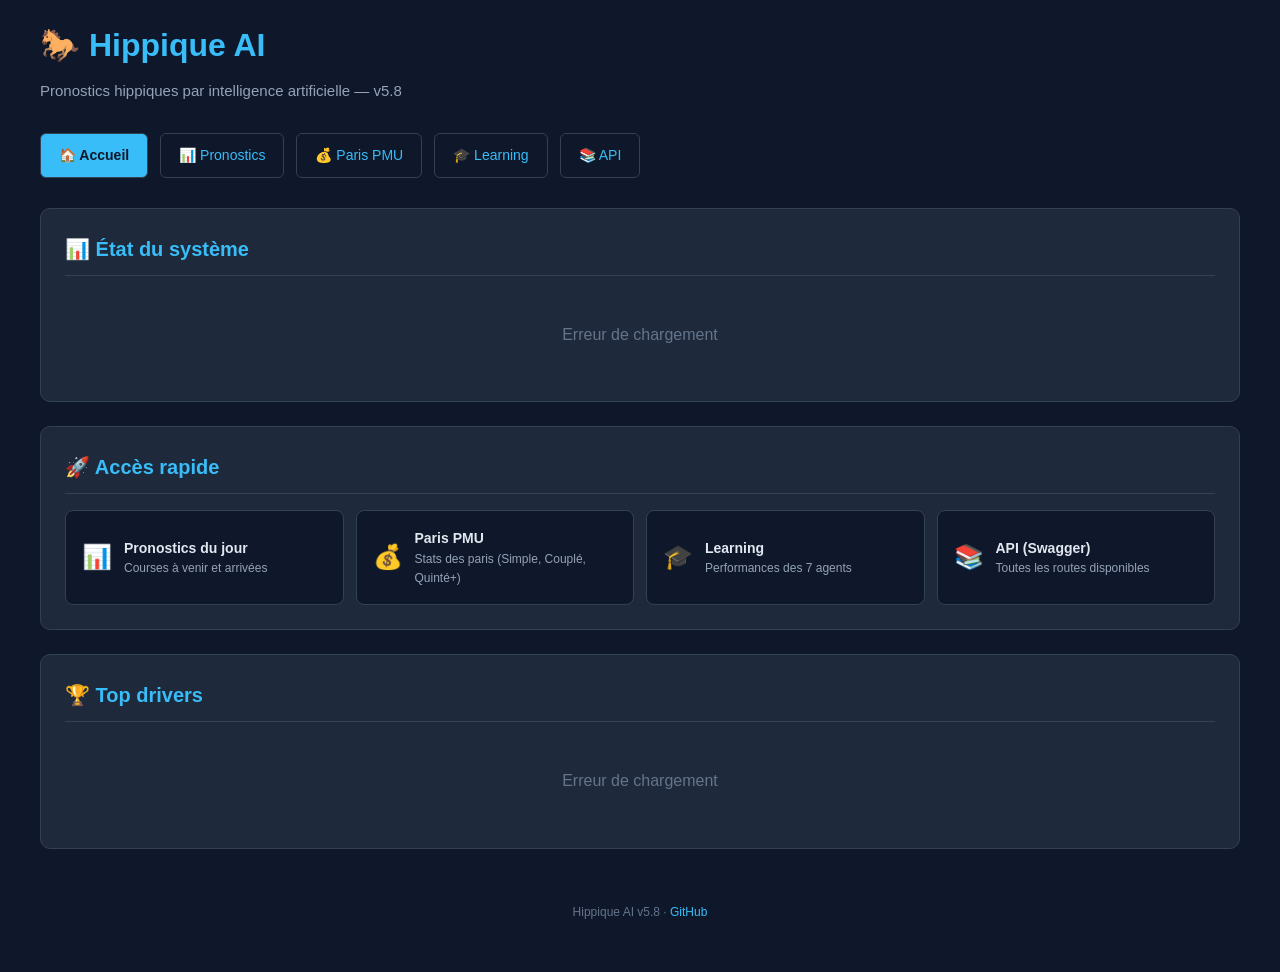
==== commit 5de12919: "Update index.html" ====
--- a/templates/index.html
+++ b/templates/index.html
@@ -1,596 +1,309 @@
 <!DOCTYPE html>
 <html lang="fr">
 <head>
-<meta charset="utf-8">
-<meta name="viewport" content="width=device-width, initial-scale=1, viewport-fit=cover">
-<meta name="theme-color" content="#0a0e1a">
-<title>Hippique AI — Sélections du jour</title>
-<style>
-:root{--bg:#0a0e1a;--bg-2:#111827;--bg-3:#1a2234;--bg-card:#131a2b;--border:#1e2740;--text:#f8fafc;--text-2:#94a3b8;--text-3:#64748b;--teal:#14b8a6;--teal-2:#0d9488;--gold:#fbbf24;--green:#22c55e;--red:#ef4444;--orange:#f97316;--purple:#8b5cf6}
-*{margin:0;padding:0;box-sizing:border-box;-webkit-tap-highlight-color:transparent}
-body{font-family:-apple-system,BlinkMacSystemFont,'Segoe UI',Roboto,sans-serif;background:var(--bg);color:var(--text);min-height:100vh;padding-bottom:90px;overflow-x:hidden}
-a{text-decoration:none;color:inherit}
-button{font-family:inherit;cursor:pointer;border:none;background:none;color:inherit}
-
-.header{position:sticky;top:0;z-index:100;background:rgba(10,14,26,.92);backdrop-filter:blur(20px);border-bottom:1px solid var(--border)}
-.header-inner{max-width:1200px;margin:0 auto;padding:14px 20px;display:flex;align-items:center;justify-content:space-between;gap:16px}
-.logo{display:flex;align-items:center;gap:10px;font-size:18px;font-weight:800;letter-spacing:-.02em}
-.logo-icon{width:36px;height:36px;display:flex;align-items:center;justify-content:center;background:linear-gradient(135deg,var(--teal),var(--teal-2));border-radius:10px;font-size:20px;box-shadow:0 4px 16px rgba(20,184,166,.4)}
-.logo em{color:var(--teal);font-style:normal}
-.header-right{display:flex;align-items:center;gap:10px}
-.date-pill{font-size:11px;color:var(--text-3);font-weight:600;padding:5px 10px;background:var(--bg-card);border:1px solid var(--border);border-radius:100px}
-.live{display:flex;align-items:center;gap:6px;padding:5px 10px;background:rgba(34,197,94,.12);border:1px solid rgba(34,197,94,.3);border-radius:100px;font-size:10px;font-weight:700;color:#4ade80}
-.live::before{content:'';width:6px;height:6px;background:#4ade80;border-radius:50%;box-shadow:0 0 8px #4ade80;animation:pulse 2s infinite}
-@keyframes pulse{0%,100%{opacity:1}50%{opacity:.4}}
-
-.container{max-width:1200px;margin:0 auto;padding:0 20px}
-
-.hero{padding:28px 0 20px}
-.hero .eyebrow{font-size:11px;color:var(--gold);text-transform:uppercase;letter-spacing:.12em;font-weight:700;margin-bottom:8px}
-.hero h1{font-size:clamp(26px,5vw,38px);font-weight:800;letter-spacing:-.03em;line-height:1.1;margin-bottom:10px}
-.hero h1 span{background:linear-gradient(135deg,var(--teal),var(--gold));-webkit-background-clip:text;-webkit-text-fill-color:transparent;background-clip:text}
-.hero p{color:var(--text-2);font-size:14px;line-height:1.5;max-width:560px}
-
-.kpis{display:grid;grid-template-columns:repeat(4,1fr);gap:10px;margin:20px 0 24px}
-@media(max-width:720px){.kpis{grid-template-columns:repeat(2,1fr)}}
-.kpi{padding:14px;background:var(--bg-card);border:1px solid var(--border);border-radius:14px;position:relative;overflow:hidden}
-.kpi::before{content:'';position:absolute;top:0;left:0;right:0;height:2px;background:linear-gradient(90deg,var(--teal),var(--gold))}
-.kpi-icon{font-size:18px;margin-bottom:8px}
-.kpi-label{font-size:9px;color:var(--text-3);text-transform:uppercase;letter-spacing:.08em;font-weight:700}
-.kpi-value{font-size:22px;font-weight:800;margin-top:2px;letter-spacing:-.02em}
-.kpi-value.teal{color:var(--teal)}
-.kpi-value.gold{color:var(--gold)}
-.kpi-value.green{color:var(--green)}
-.kpi-value.red{color:var(--red)}
-.kpi-value.sm{font-size:14px}
-
-.section{margin-bottom:32px}
-.section-head{display:flex;align-items:center;justify-content:space-between;margin-bottom:14px;padding-bottom:10px;border-bottom:1px solid var(--border)}
-.section-head h2{font-size:17px;font-weight:800;display:flex;align-items:center;gap:8px;letter-spacing:-.01em}
-.section-head .count{font-size:10px;color:var(--text-3);padding:3px 9px;background:var(--bg-card);border:1px solid var(--border);border-radius:100px;font-weight:600}
-.section-head .note{font-size:11px;color:var(--text-3)}
-
-.featured-grid{display:grid;grid-template-columns:1fr;gap:14px}
-.featured{background:linear-gradient(135deg,var(--bg-card) 0%,var(--bg-3) 100%);border:1px solid var(--border);border-radius:16px;overflow:hidden;position:relative}
-.featured.hot{border-color:var(--gold);box-shadow:0 8px 32px rgba(251,191,36,.15)}
-.featured-top{display:flex;align-items:center;justify-content:space-between;padding:14px 16px;background:linear-gradient(90deg,rgba(20,184,166,.06),transparent);border-bottom:1px solid var(--border)}
-.featured-time{display:flex;align-items:center;gap:10px}
-.featured-time .h{font-size:20px;font-weight:800;color:var(--teal)}
-.featured-time .d{font-size:10px;color:var(--text-3);text-transform:uppercase;font-weight:700}
-.featured-badge{padding:4px 10px;background:var(--gold);color:#0a0e1a;border-radius:6px;font-size:9px;font-weight:800;letter-spacing:.06em;text-transform:uppercase}
-.featured-badge.trot{background:var(--purple);color:#fff}
-.featured-content{padding:16px}
-.featured h3{font-size:15px;font-weight:800;margin-bottom:4px;letter-spacing:-.01em}
-.featured-meta{font-size:11px;color:var(--text-3);margin-bottom:14px;display:flex;gap:8px;flex-wrap:wrap}
-.featured-picks{display:grid;grid-template-columns:1fr;gap:8px;margin-top:12px}
-.pick{display:grid;grid-template-columns:36px 1fr auto;gap:12px;align-items:center;padding:10px 12px;background:var(--bg-2);border:1px solid var(--border);border-radius:10px}
-.pick.rank1{border-color:var(--gold);background:linear-gradient(135deg,rgba(251,191,36,.08),var(--bg-2))}
-.pick-num{width:36px;height:36px;border-radius:8px;background:var(--bg-3);color:var(--text-2);display:flex;align-items:center;justify-content:center;font-weight:800;font-size:14px;flex-shrink:0}
-.pick.rank1 .pick-num{background:var(--gold);color:#0a7000e1a}
-.pick-info{min-width:0}
-.pick-name{font-size:13px;font-weight:700;white-space:nowrap;overflow:hidden;text-overflow:ellipsis}
-.pick-detail{font-size:10px;color:var(--text-3);margin-top:2px;display:flex;gap:6px;flex-wrap:wrap}
-.pick-detail .tag{padding:1px 6px;background:var(--bg-3);border-radius:4px;font-size:9px;font-weight:600}
-.pick-detail .tag.driver{background:rgba(139,92,246,.15);color:#a78bfa}
-.pick-detail .tag.stable{background:rgba(34,197,94,.15);color:#4ade80}
-.pick-right{text-align:right;flex-shrink:0}
-.pick-cote{font-size:14px;font-weight:800;color:var(--gold)}
-.pick-score{font-size:9px;color:var(--text-3);text-transform:uppercase;font-weight:700}
-
-.horses-grid{display:grid;grid-template-columns:1fr;gap:10px}
-.horse-card{display:grid;grid-template-columns:52px 1fr auto;gap:14px;align-items:center;padding:14px;background:var(--bg-card);border:1px solid var(--border);border-radius:14px}
-.horse-rank{width:48px;height:48px;border-radius:12px;background:linear-gradient(135deg,var(--teal),var(--teal-2));color:#fff;display:flex;align-items:center;justify-content:center;font-weight:800;font-size:18px;flex-shrink:0}
-.horse-rank.gold{background:linear-gradient(135deg,var(--gold),#d97706);color:#0a0e1a}
-.horse-rank.silver{background:linear-gradient(135deg,#cbd5e1,#94a3b8);color:#0a0e1a}
-.horse-rank.bronze{background:linear-gradient(135deg,#d97706,#b45309);color:#fff}
-.horse-info{min-width:0}
-.horse-name{font-size:14px;font-weight:800;margin-bottom:3px;white-space:nowrap;overflow:hidden;text-overflow:ellipsis}
-.horse-details{font-size:11px;color:var(--text-3);display:flex;gap:6px;flex-wrap:wrap}
-.horse-stats{text-align:right;flex-shrink:0}
-.horse-cote{font-size:15px;font-weight:800;color:var(--gold)}
-.horse-context{font-size:9px;color:var(--text-3);text-transform:uppercase;font-weight:700;margin-top:2px}
-
-.assoc-grid{display:grid;grid-template-columns:1fr;gap:10px}
-.assoc-card{padding:14px;background:var(--bg-card);border:1px solid var(--border);border-radius:14px;display:flex;align-items:center;gap:14px}
-.assoc-icon{width:44px;height:44px;border-radius:12px;display:flex;align-items:center;justify-content:center;font-size:20px;flex-shrink:0;background:linear-gradient(135deg,rgba(20,184,166,.2),rgba(139,92,246,.2))}
-.assoc-info{flex:1;min-width:0}
-.assoc-pair{font-size:13px;font-weight:800;margin-bottom:3px}
-.assoc-pair span{color:var(--teal)}
-.assoc-meta{font-size:11px;color:var(--text-3)}
-.assoc-score{text-align:right}
-.assoc-score .n{font-size:18px;font-weight:800;color:var(--gold)}
-.assoc-score .l{font-size:9px;color:var(--text-3);text-transform:uppercase;font-weight:700}
-
-.reunions-grid{display:grid;grid-template-columns:1fr;gap:10px}
-.reunion{padding:14px 16px;background:var(--bg-card);border:1px solid var(--border);border-radius:14px;display:flex;align-items:center;gap:14px;transition:all .2s;cursor:pointer}
-.reunion:hover{border-color:var(--teal);transform:translateX(4px)}
-.reunion-flag{width:44px;height:44px;border-radius:12px;display:flex;align-items:center;justify-content:center;font-size:22px;flex-shrink:0;background:var(--bg-3)}
-.reunion-info{flex:1;min-width:0}
-.reunion-name{font-size:13px;font-weight:800;margin-bottom:2px;white-space:nowrap;overflow:hidden;text-overflow:ellipsis}
-.reunion-meta{font-size:11px;color:var(--text-3);display:flex;gap:8px;flex-wrap:wrap}
-.reunion-courses{text-align:right;flex-shrink:0}
-.reunion-courses .n{font-size:16px;font-weight:800;color:var(--teal)}
-.reunion-courses .l{font-size:9px;color:var(--text-3);text-transform:uppercase;font-weight:700}
-.reunion-arrow{color:var(--text-3);font-size:18px;flex-shrink:0}
-
-/* MODAL / DÉTAIL RÉUNION */
-.overlay{position:fixed;top:0;left:0;right:0;bottom:0;background:rgba(0,0,0,.7);backdrop-filter:blur(4px);z-index:200;display:none;align-items:flex-end;justify-content:center}
-.overlay.active{display:flex}
-.modal{background:var(--bg);width:100%;max-width:720px;max-height:90vh;border-radius:20px 20px 0 0;overflow-y:auto;border-top:1px solid var(--border);animation:slideUp .3s ease}
-@keyframes slideUp{from{transform:translateY(40px);opacity:0}to{transform:translateY(0);opacity:1}}
-.modal-header{position:sticky;top:0;background:var(--bg);z-index:10;padding:18px 20px 14px;border-bottom:1px solid var(--border);display:flex;align-items:center;justify-content:space-between;gap:12px}
-.modal-title{font-size:17px;font-weight:800;letter-spacing:-.01em}
-.modal-sub{font-size:11px;color:var(--text-3);margin-top:2px}
-.modal-close{width:36px;height:36px;border-radius:10px;background:var(--bg-card);border:1px solid var(--border);color:var(--text-2);font-size:18px;display:flex;align-items:center;justify-content:center;flex-shrink:0}
-.modal-body{padding:16px 20px 40px}
-
-.tabs-inline{display:flex;gap:6px;margin-bottom:16px;overflow-x:auto;scrollbar-width:none}
-.tabs-inline::-webkit-scrollbar{display:none}
-.tab-inline{padding:8px 14px;background:var(--bg-card);border:1px solid var(--border);border-radius:100px;font-size:12px;font-weight:700;color:var(--text-2);white-space:nowrap;transition:all .2s;cursor:pointer}
-.tab-inline.active{background:linear-gradient(135deg,var(--teal),var(--teal-2));color:#fff;border-color:transparent}
-.tab-inline.live.active{background:linear-gradient(135deg,var(--red),#dc2626)}
-.tab-inline.done.active{background:linear-gradient(135deg,#64748b,#475569)}
-
-.course-item{padding:14px;background:var(--bg-card);border:1px solid var(--border);border-radius:12px;margin-bottom:8px;cursor:pointer;transition:all .2s}
-.course-item:hover{border-color:var(--teal)}
-.course-head{display:flex;align-items:center;justify-content:space-between;gap:12px;margin-bottom:8px}
-.course-time-big{font-size:16px;font-weight:800;color:var(--teal)}
-.course-time-big.live{color:#f87171;animation:pulse 1.5s infinite}
-.course-time-big.done{color:var(--text-3)}
-.course-tags{display:flex;gap:6px;flex-wrap:wrap}
-.tag-sm{padding:3px 8px;border-radius:5px;font-size:10px;font-weight:;text-transform:uppercase;letter-spacing:.02em}
-.tag-sm.att{background:rgba(139,92,246,.15);color:#a78bfa}
-.tag-sm.mont{background:rgba(251,191,36,.15);color:#fbbf24}
-.tag-sm.plat{background:rgba(20,184,166,.15);color:#5eead4}
-.tag-sm.live{background:rgba(239,68,68,.15);color:#f87171}
-.tag-sm.done{background:rgba(100,116,139,.2);color:#94a3b8}
-.course-name{font-size:13px;font-weight:700;margin-bottom:4px}
-.course-meta{font-size:11px;color:var(--text-3);display:flex;gap:8px;flex-wrap:wrap}
-.course-winner{margin-top:8px;padding-top:8px;border-top:1px solid var(--border);font-size:11px;color:var(--text-2)}
-.course-winner .arrivee{font-family:ui-monospace,monospace;font-size:12px;color:var(--gold);font-weight:700;padding:3px 8px;background:rgba(251,191,36,.08);border-radius:5px;display:inline-block;margin-left:6px}
-
-.empty{text-align:center;padding:36px 20px;color:var(--text-3);font-size:13px;background:var(--bg-card);border:1px dashed var(--border);border-radius:14px}
-.empty-sm{text-align:center;padding:20px;color:var(--text-3);font-size:12px}
-.loader{display:inline-block;width:14px;height:14px;border:2px solid rgba(20,184,166,.3);border-top-color:var(--teal);border-radius:50%;animation:spin .7s linear infinite;vertical-align:middle;margin-right:8px}
-@keyframes spin{to{transform:rotate(360deg)}}
-
-.bottom-nav{position:fixed;bottom:0;left:0;right:0;background:rgba(10,14,26,.95);backdrop-filter:blur(20px);border-top:1px solid var(--border);display:flex;justify-content:space-around;padding:10px 0 calc(10px + env(safe-area-inset-bottom));z-index:100}
-.nav-item{flex:1;display:flex;flex-direction:column;align-items:center;gap:3px;padding:6px;color:var(--text-3);font-size:10px;font-weight:600;background:none;border:none}
-.nav-item.active{color:var(--teal)}
-.nav-item-icon{font-size:20px}
-</style>
+    <meta charset="UTF-8">
+    <meta name="viewport" content="width=device-width, initial-scale=1.0">
+    <title>Hippique AI - Pronostics hippiques</title>
+    <style>
+        * { box-sizing: border-box; margin: 0; padding: 0; }
+        body {
+            font-family: -apple-system, BlinkMacSystemFont, "Segoe UI", Roboto, sans-serif;
+            background: #0f172a;
+            color: #e2e8f0;
+            padding: 20px;
+            line-height: 1.6;
+        }
+        .container { max-width: 1200px; margin: 0 auto; }
+        h1 {
+            color: #38bdf8;
+            margin-bottom: 8px;
+            font-size: 32px;
+            font-weight: 700;
+        }
+        .subtitle {
+            color: #94a3b8;
+            margin-bottom: 30px;
+            font-size: 15px;
+        }
+        .nav {
+            margin-bottom: 30px;
+            display: flex;
+            gap: 12px;
+            flex-wrap: wrap;
+        }
+        .nav a {
+            color: #38bdf8;
+            text-decoration: none;
+            padding: 10px 18px;
+            border: 1px solid #334155;
+            border-radius: 6px;
+            font-size: 14px;
+            font-weight: 500;
+            transition: all 0.2s;
+        }
+        .nav a:hover {
+            background: #1e293b;
+            border-color: #38bdf8;
+        }
+        .nav a.active {
+            background: #38bdf8;
+            color: #0f172a;
+            font-weight: 600;
+        }
+        .section {
+            background: #1e293b;
+            border-radius: 10px;
+            padding: 24px;
+            margin-bottom: 24px;
+            border: 1px solid #334155;
+        }
+        .section h2 {
+            color: #38bdf8;
+            font-size: 20px;
+            margin-bottom: 16px;
+            padding-bottom: 10px;
+            border-bottom: 1px solid #334155;
+        }
+        .grid {
+            display: grid;
+            grid-template-columns: repeat(auto-fit, minmax(280px, 1fr));
+            gap: 16px;
+        }
+        .card {
+            background: #0f172a;
+            border-radius: 8px;
+            padding: 20px;
+            border: 1px solid #334155;
+            transition: all 0.2s;
+            text-decoration: none;
+            color: inherit;
+            display: block;
+        }
+        .card:hover {
+            border-color: #38bdf8;
+            transform: translateY(-2px);
+        }
+        .card-title {
+            font-size: 13px;
+            color: #94a3b8;
+            text-transform: uppercase;
+            letter-spacing: 1px;
+            margin-bottom: 8px;
+        }
+        .card-value {
+            font-size: 28px;
+            font-weight: 700;
+            color: #e2e8f0;
+            margin-bottom: 4px;
+        }
+        .card-value.positive { color: #4ade80; }
+        .card-value.negative { color: #f87171; }
+        .card-value.neutral { color: #fbbf24; }
+        .card-value.blue { color: #38bdf8; }
+        .card-sub {
+            font-size: 13px;
+            color: #64748b;
+        }
+        .actions {
+            display: grid;
+            grid-template-columns: repeat(auto-fit, minmax(220px, 1fr));
+            gap: 12px;
+            margin-top: 16px;
+        }
+        .action-btn {
+            display: flex;
+            align-items: center;
+            gap: 12px;
+            background: #0f172a;
+            border: 1px solid #334155;
+            border-radius: 8px;
+            padding: 16px;
+            text-decoration: none;
+            color: #e2e8f0;
+            transition: all 0.2s;
+        }
+        .action-btn:hover {
+            border-color: #38bdf8;
+            background: #1e293b;
+        }
+        .action-icon {
+            font-size: 24px;
+        }
+        .action-label {
+            font-weight: 600;
+            font-size: 14px;
+        }
+        .action-desc {
+            font-size: 12px;
+            color: #94a3b8;
+        }
+        .loading {
+            text-align: center;
+            padding: 30px;
+            color: #64748b;
+        }
+        .badge {
+            display: inline-block;
+            padding: 4px 10px;
+            border-radius: 4px;
+            font-size: 11px;
+            font-weight: 600;
+            text-transform: uppercase;
+        }
+        .badge-green { background: #166534; color: #86efac; }
+        .badge-red { background: #7f1d1d; color: #fca5a5; }
+        .badge-yellow { background: #78350f; color: #fcd34d; }
+        .badge-blue { background: #1e3a8a; color: #93c5fd; }
+        .footer {
+            text-align: center;
+            padding: 30px 0;
+            color: #64748b;
+            font-size: 12px;
+        }
+        .footer a { color: #38bdf8; text-decoration: none; }
+    </style>
 </head>
 <body>
-
-<header class="header">
-  <div class="header-inner">
-    <div class="logo">
-      <span class="logo-icon">♞</span>
-      <span>Hippique <em>AI</em></span>
+    <div class="container">
+        <h1>🐎 Hippique AI</h1>
+        <p class="subtitle">Pronostics hippiques par intelligence artificielle — v5.8</p>
+
+        <div class="nav">
+            <a href="/" class="active">🏠 Accueil</a>
+            <a href="/pronostics">📊 Pronostics</a>
+            <a href="/paris">💰 Paris PMU</a>
+            <a href="/learning">🎓 Learning</a>
+            <a href="/docs" target="_blank">📚 API</a>
+        </div>
+
+        <div class="section">
+            <h2>📊 État du système</h2>
+            <div class="grid" id="stats-grid">
+                <div class="loading">Chargement...</div>
+            </div>
+        </div>
+
+        <div class="section">
+            <h2>🚀 Accès rapide</h2>
+            <div class="actions">
+                <a href="/pronostics" class="action-btn">
+                    <span class="action-icon">📊</span>
+                    <div>
+                        <div class="action-label">Pronostics du jour</div>
+                        <div class="action-desc">Courses à venir et arrivées</div>
+                    </div>
+                </a>
+                <a href="/paris" class="action-btn">
+                    <span class="action-icon">💰</span>
+                    <div>
+                        <div class="action-label">Paris PMU</div>
+                        <div class="action-desc">Stats des paris (Simple, Couplé, Quinté+)</div>
+                    </div>
+                </a>
+                <a href="/learning" class="action-btn">
+                    <span class="action-icon">🎓</span>
+                    <div>
+                        <div class="action-label">Learning</div>
+                        <div class="action-desc">Performances des 7 agents</div>
+                    </div>
+                </a>
+                <a href="/docs" target="_blank" class="action-btn">
+                    <span class="action-icon">📚</span>
+                    <div>
+                        <div class="action-label">API (Swagger)</div>
+                        <div class="action-desc">Toutes les routes disponibles</div>
+                    </div>
+                </a>
+            </div>
+        </div>
+
+        <div class="section">
+            <h2>🏆 Top drivers</h2>
+            <div id="drivers-content">
+                <div class="loading">Chargement...</div>
+            </div>
+        </div>
+
+        <div class="footer">
+            <p>Hippique AI v5.8 · <a href="https://github.com/hdidouchafik-alt/hippique-ai" target="_blank">GitHub</a></p>
+        </div>
     </div>
-    <div class="header-right">
-      <span class="date-pill" id="dateHeader">—</span>
-      <span class="live" id="statusHeader">PMU</span>
-    </div>
-  </div>
-</header>
-
-<main class="container">
-
-  <section class="hero">
-    <p class="eyebrow">Sélections du jour</p>
-    <h1>Les courses <span>à ne pas manquer</span>.</h1>
-    <p>Cliquez sur une réunion pour voir ses courses classées par statut : à venir, en cours, arrivées.</p>
-  </section>
-
-  <IDdiv class="kpis">
-    <div classRO="kpi"><div"," class="kpi-icon">🏇</divP><div class="kpi-label">Réunions</div><div class="kpi-value" id="kpiReunions">—</div></div>
-    <div class="kpi"><div class="kpi-icon">📅</div><div class="kpi-label">À venir</div><div class="kpi-value teal" id="kpiUpcoming">—</div></div>
-    <div class="kpi"><div class="kpi-icon">🔴</div><div class="kpi-label">En cours</div><div class="kpi-value red" id="kpiLive">—</div></div>
-    <div class="kpi"><div class="kpi-icon">✅</div><div class="kpi-label">Arrivées</div><div class="kpi-value green" id="kpiDone">—</div></div>
-  </div>
-
-  <section class="section">
-    <div class="section-head">
-      <h2>🔥 À ne pas manquer</h2>
-      <span class="count" id="featuredCount">—</span>
-    </div>
-    <div id="featuredList" class="featured-grid">
-      <div class="empty"><span class="loader"></span>Analyse en cours…</div>
-    </div>
-  </section>
-
-  <section class="section">
-    <div class="section-head">
-      <h2>⭐ Chevaux à suivre</h2>
-      <span class="note">Top confiance</span>
-    </div>
-    <div id="horsesList" class="horses-grid">
-      <div class="empty"><span class="loader"></span>Détection…</div>
-    </div>
-  </section>
-
-  <section class="section">
-    <div class="section-head">
-      <h2>📅 Réunions du jour</h2>
-      <span class="note" id="reunionsNote">Cliquez pour voir les courses</span>
-    </div>
-    <div id="reunionsList" class="reunions-grid">
-      <div class="empty"><span class="loader"></span>Chargement…</div>
-    </div>
-  </section>
-
-</main>
-
-<div class="overlay" id="overlay" onclick="if(event.target===this) closeModal()">
-  <div class="modal">
-    <div class="modal-header">
-      <div>
-        <div class="modal-title" id="modalTitle">—</div>
-        <div class="modal-sub" id="modalSub">—</div>
-      </div>
-      <button class="modal-close" onclick="closeModal()">✕</button>
-    </div>
-    <div class="modal-body">
-      <div class="tabs-inline">
-        <button class="tab-inline active" data-filter="all" onclick="setFilter('all')">Toutes</button>
-        <button class="tab-inline live" data-filter="live" onclick="setFilter('live')">🔴 En cours</button>
-        <button class="tab-inline" data-filter="upcoming" onclick="setFilter('upcoming')">📅 À venir</button>
-        <button class="tab-inline done" data-filter="done" onclick="setFilter('done')">✅ Arrivées</button>
-      </div>
-      <div id="modalCourses"></div>
-    </div>
-  </div>
-</div>
-
-<nav class="bottom-nav">
-  <a href="/" class="nav-item active"><span class="nav-item-icon">🏠</span><span>Accueil</span></a>
-  <a href="/pronostics" class="nav-item"><span class="nav-item-icon">📅</span><span>Courses</span></a>
-  <a href="/pronostics#analyse" class="nav-item"><span class="nav-item-icon">🔍</span><span>Analyser</span></a>
-  <a href="/learning" class="nav-item"><span class="nav-item-icon">📊</span><span>Learning</span></a>
-</nav>
-
-<script>
-var $ = function(id) { return document.getElementById(id); };
-var esc = function(v) { return String(v == null ? '' : v).replace(/[&<>"']/g, function(c) { return {'&':'&amp;','<':'&lt;','>':'&gt;','"':'&quot;',"'":'&#039;'}[c]; }); };
-
-var DRIVERS_TOP = ["E. Raffin","M. Abrivard","F. Nivard","D. Thomain","B. Rochard","A. Barrier","P.ph. Ploquin","N. Bazire","J.m. Bazire","Y. Lebourgeois","C. Demuro","M. Guyon","C. Soumillon","S. Pasquier","A. Hamelin"];
-
-var ALL_RACES = [];
-var ALL_REUNIONS = [];
-var CURRENT_FILTER = 'all';
-var CURRENT_REUNION = null;
-
-function todayStr() {
-  var d = new Date();
-  return String(d.getDate()).padStart(2,'0') + String(d.getMonth()+1).padStart(2,'0') + d.getFullYear();
-}
-
-function isFrench(hippo, pays) {
-  var bl = ["CHILI","CHILE","VALPARAISO","SAN ISALERMO","LA PLATA","ARGENTINE","SUEDE","SWEDEN","SOLVALLA","URUGUAY","BRESIL","BRAZIL","USA","UNITED STATES","AUSTRALIA","AUSTRALIE","JAPON","JAPAN","TOKYO","HONG KONG","SINGAPOUR","INDE","MAURICE","AFRIQUE DU SUD","PEROU","MEXIQUE","CANADA","NORVEGE","DANEMARK","FINLANDE","RUSSIE","TURQUIE","EMIRATS","QATAR","COREE","CHINE","THAILANDE","MALAISIE","INDONESIE","NOUVELLE-ZELANDE","VENEZUELA","COLOMBIE","EQUATEUR","BOLIVIE","PARAGUAY"];
-  var s = ((hippo||'') + ' ' + (pays||'')).toUpperCase();
-  for (var i = 0; i < bl.length; i++) { if (s.indexOf(bl[i]) >= 0) return false; }
-  return true;
-}
-
-function formatTime(h) {
-  if (!h) return '--:--';
-  var d = new Date(h);
-  return String(d.getHours()).padStart(2,'0') + ':' + String(d.getMinutes()).padStart(2,'0');
-}
-
-function statusOf(course) {
-  var st = (course.statut || '').toUpperCase();
-  if (st.indexOf('FIN') >= 0 || st.indexOf('ARRIVE') >= 0) return 'done';
-  var now = Date.now();
-  var h = course.heureDepart || 0;
-  if (h && h <= now && h >= now - 15 * 60 * 1000) return 'live';
-  if (h && h < now - 15 * 60 * 1000) return 'done';
-  return 'upcoming';
-}
-
-function fetchPMU(path) { return fetch('/api/pmu/proxy' + path).then(function(r) { return r.json(); }); }
-
-function scoreRunner(r, driverBonus) {
-  var mus = (r.musique || '').split(' ').filter(function(x) { return x; });
-  var fm = 0;
-  for (var i = 0; i < Math.min(5, mus.length); i++) {
-    var n = mus[i].replace(/\D/g, '');
-    if (n) { var p = parseInt(n); if (p >= 1 && p <= 9) fm += Math.max(0, 11-p) * (1/(i+1)); }
-  }
-  fm = Math.min(fm / 8, 10);
-  var cote = (r.dernierRapportDirect && r.dernierRapportDirect.rapport) ? parseFloat(r.dernierRapportDirect.rapport) : 0;
-  var sc = cote > 0 ? Math.min(10/cote, 10) : 0.5;
-  var gains = (r.gainsParticipant && r.gainsParticipant.gainsCarriere) ? parseFloat(r.gainsParticipant.gainsCarriere) : 0;
-  var sg = Math.min(gains / 300000, 1) * 3;
-  var driver = r.driver || r.jockey || '';
-  var sd = driverBonus || 0.5;
-  return fm * 0.15 + sd * 0.15 + sc * 0.45 + sg * 0.15 + 0.10;
-}
-
-function getDriverBonus(driver) {
-  for (var i = 0; i < DRIVERS_TOP.length; i++) {
-    if (driver && driver.toLowerCase().indexOf(DRIVERS_TOP[i].toLowerCase()) >= 0) return 1.8;
-  }
-  return 0.5;
-}
-
-function loadProgramme() {
-  var ds = todayStr();
-  $('dateHeader').textContent = new Intl.DateTimeFormat('fr-FR', { weekday:'short', day:'numeric', month:'short' }).format(new Date());
-
-  fetchPMU('/programme/' + ds).then(function(data) {
-    if (!data || !data.programme || !data.programme.reunions) {
-      $('statusHeader').textContent = 'Indisponible';
-      $('reunionsList').innerHTML = '<div class="empty">PMU indisponible. Réessayez dans quelques minutes.</div>';
-      return;
-    }
-    var reunions = data.programme.reunions;
-    ALL_REUNIONS = [];
-    ALL_RACES = [];
-    var totUp = 0, totLive = 0, totDone = 0;
-
-    for (var i = 0; i < reunions.length; i++) {
-      var r = reunions[i];
-      var hippo = (r.hippodrome && r.hippodrome.libelleLong) || '';
-      var pays = (r.hippodrome && r.hippodrome.pays && r.hippodrome.pays.libelle) || '';
-      if (!isFrench(hippo, pays)) continue;
-      var courses = r.courses || [];
-      var stats = { upcoming: 0, live: 0, done: 0 };
-      var coursesList = [];
-      for (var j = 0; j < courses.length; j++) {
-        var c = courses[j];
-        var s = statusOf(c);
-        stats[s]++;
-        coursesList.push({
-          reunion: r.numOfficiel,
-          hippodrome: hippo,
-          course: c,
-          ds: ds,
-          status: s
-        });
-        ALL_RACES.push(coursesList[coursesList.length - 1]);
-      }
-      totUp += stats.upcoming;
-      totLive += stats.live;
-      totDone += stats.done;
-      ALL_REUNIONS.push({
-        num: r.numOfficiel,
-        hippodrome: hippo,
-        region: (r.hippodrome && r.hippodrome.region) ? r.hippodrome.region.libelle : '',
-        courses: coursesList,
-        stats: stats,
-        total: courses.length
-      });
-    }
-
-    $('kpiReunions').textContent = ALL_REUNIONS.length;
-    $('kpiUpcoming').textContent = totUp;
-    $('kpiLive').textContent = totLive;
-    $('kpiDone').textContent = totDone;
-    $('statusHeader').textContent = 'En ligne';
-
-    renderReunions();
-    loadFeatured(ALL_RACES.filter(function(c) { return c.status === 'upcoming'; }).slice(0, 8));
-  }).catch(function(e) {
-    console.warn(e);
-    $('statusHeader').textContent = 'Erreur';
-  });
-}
-
-function renderReunions() {
-  if (ALL_REUNIONS.length === 0) {
-    $('reunionsList').innerHTML = '<div class="empty">Aucune réunion française aujourd\'hui.</div>';
-    return;
-  }
-  var html = '';
-  for (var i = 0; i < ALL_REUNIONS.length; i++) {
-    var r = ALL_REUNIONS[i];
-    html += '<div class="reunion" onclick="openReunion(' + i + ')">';
-    html += '<div class="reunion-flag">🇫🇷</div>';
-    html += '<div class="reunion-info">';
-    html += '<div class="reunion-name">' + esc(r.hippodrome) + '</div>';
-    html += '<div class="reunion-meta"><span>R' + r.num + '</span><span>·</span>';
-    if (r.stats.live > 0) html += '<span style="color:#f87171">🔴 ' + r.stats.live + ' en cours</span><span>·</span>';
-    html += '<span>' + r.stats.upcoming + ' à venir</span><span>·</span>';
-    html += '<span>' + r.stats.done + ' arrivées</span>';
-    html += '</div></div>';
-    html += '<div class="reunion-courses"><div class="n">' + r.total + '</div><div class="l">courses</div></div>';
-    html += '<div class="reunion-arrow">›</div>';
-    html += '</div>';
-  }
-  $('reunionsList').innerHTML = html;
-  $('reunionsNote').textContent = ALL_REUNIONS.length + ' réunions';
-}
-
-function openReunion(idx) {
-  var r = ALL_REUNIONS[idx];
-  if (!r) return;
-  CURRENT_REUNION = r;
-  CURRENT_FILTER = 'all';
-  $('modalTitle').textContent = r.hippodrome;
-  $('modalSub').textContent = 'R' + r.num + ' · ' + r.total + ' courses' + (r.region ? ' · ' + r.region : '');
-  document.querySelectorAll('.tab-inline').forEach(function(t) { t.classList.remove('active'); });
-  document.querySelector('.tab-inline[data-filter="all"]').classList.add('active');
-  renderCoursesModal();
-  $('overlay').classList.add('active');
-  document.body.style.overflow = 'hidden';
-}
-
-function closeModal() {
-  $('overlay').classList.remove('active');
-  document.body.style.overflow = '';
-  CURRENT_REUNION = null;
-}
-
-function setFilter(f) {
-  CURRENT_FILTER = f;
-  document.querySelectorAll('.tab-inline').forEach(function(t) {
-    t.classList.toggle('active', t.dataset.filter === f);
-  });
-  renderCoursesModal();
-}
-
-function renderCoursesModal() {
-  if (!CURRENT_REUNION) return;
-  var courses = CURRENT_REUNION.courses;
-  if (CURRENT_FILTER !== 'all') {
-    courses = courses.filter(function(c) { return c.status === CURRENT_FILTER; });
-  }
-  if (courses.length === 0) {
-    $('modalCourses').innerHTML = '<div class="empty-sm">Aucune course dans cette catégorie.</div>';
-    return;
-  }
-
-  // Trier par heure
-  courses.sort(function(a, b) {
-    var ha = a.course.heureDepart || 0;
-    var hb = b.course.heureDepart || 0;
-    return ha - hb;
-  });
-
-  var html = '';
-  for (var i = 0; i < courses.length; i++) {
-    var c = courses[i];
-    var disc = (c.course.discipline || '').toLowerCase();
-    var tagCls = disc.indexOf('trot') >= 0 && disc.indexOf('mont') >= 0 ? 'mont' : disc.indexOf('trot') >= 0 ? 'att' : 'plat';
-    var tagLbl = disc.indexOf('trot') >= 0 && disc.indexOf('mont') >= 0 ? 'Monté' : disc.indexOf('trot') >= 0 ? 'Attelé' : 'Plat';
-    var timeCls = c.status === 'live' ? 'live' : c.status === 'done' ? 'done' : '';
-    var statutLbl = c.status === 'live' ? '🔴 EN COURS' : c.status === 'done' ? '✅ Terminée' : '📅 À venir';
-    var statutCls = c.status === 'live' ? 'live' : c.status === 'done' ? 'done' : '';
-
-    html += '<div class="course-item">';
-    html += '<div class="course-head">';
-    html += '<div class="course-time-big ' + timeCls + '">' + formatTime(c.course.heureDepart) + '</div>';
-    html += '<div class="course-tags">';
-    html += '<span class="tag-sm ' + tagCls + '">' + tagLbl + '</span>';
-    if (statutCls) html += '<span class="tag-sm ' + statutCls + '">' + statutLbl + '</span>';
-    html += '</div>';
-    html += '</div>';
-    html += '<div class="course-name">' + esc(c.course.libelle || 'Course') + '</div>';
-    html += '<div class="course-meta"><span>R' + c.reunion + 'C' + c.course.numOrdre + '</span><span>·</span><span>' + (c.course.distance || '?') + 'm</span><span>·</span><span>' + (c.course.nombreDeclaresPartants || 0) + ' partants</span></div>';
-    html += '</div>';
-  }
-  $('modalCourses').innerHTML = html;
-}
-
-function loadFeatured(courses) {
-  if (courses.length === 0) {
-    $('featuredList').innerHTML = '<div class="empty">Aucune course à venir.</div>';
-    $('featuredCount').textContent = '0';
-    return;
-  }
-  var promises = courses.map(function(c) {
-    return fetchPMU('/programme/' + c.ds + '/R' + c.reunion + '/C' + c.course.numOrdre + '/participants')
-      .then(function(data) {
-        var parts = (data && data.participants) || [];
-        var scored = parts.map(function(p) {
-          return {
-            num: p.numPmu,
-            nom: p.nom,
-            driver: p.driver || p.jockey || '',
-            entraineur: p.entraineur || '',
-            cote: (p.dernierRapportDirect && p.dernierRapportDirect.rapport) ? parseFloat(p.dernierRapportDirect.rapport) : null,
-            score: scoreRunner(p, getDriverBonus(p.driver || p.jockey || ''))
-          };
-        }).filter(function(p) { return p.num && p.nom; });
-        scored.sort(function(a, b) { return b.score - a.score; });
-        return {
-          reunion: c.reunion,
-          hippodrome: c.hippodrome,
-          course: c.course,
-          time: formatTime(c.course.heureDepart),
-          partants: parts.length,
-          top: scored.slice(0, 3)
-        };
-      }).catch(function() { return null; });
-  });
-
-  Promise.all(promises).then(function(results) {
-    var valid = results.filter(function(r) { return r && r.top.length > 0; });
-    renderFeatured(valid);
-    renderHorses(valid);
-  });
-}
-
-function renderFeatured(races) {
-  if (races.length === 0) {
-    $('featuredList').innerHTML = '<div class="empty">Aucune course analysée.</div>';
-    return;
-  }
-  $('featuredCount').textContent = races.length + ' courses';
-  var html = '';
-  for (var i = 0; i < races.length; i++) {
-    var r = races[i];
-    var isTrot = (r.course.discipline || '').toUpperCase().indexOf('TROT') >= 0;
-    var isHot = i < 3;
-    html += '<div class="featured ' + (isHot ? 'hot' : '') + '">';
-    html += '<div class="featured-top"><div class="featured-time">';
-    html += '<span class="h">' + esc(r.time) + '</span>';
-    html += '<span class="d">' + (isTrot ? 'Trot' : 'Plat') + ' · ' + r.course.distance + 'm</span>';
-    html += '</div>';
-    if (isHot) html += '<span class="featured-badge ' + (isTrot ? 'trot' : '') + '">TOP PICK</span>';
-    html += '</div>';
-    html += '<div class="featured-content">';
-    html += '<h3>' + esc(r.course.libelle || 'Course') + '</h3>';
-    html += '<div class="featured-meta"><span>📍 ' + esc(r.hippodrome) + '</span><span>·</span><span>R' + r.reunion + 'C' + r.course.numOrdre + '</span><span>·</span><span>' + r.partants + ' partants</span></div>';
-    html += '<div class="featured-picks">';
-    for (var j = 0; j < r.top.length; j++) {
-      var p = r.top[j];
-      html += '<div class="pick ' + (j === 0 ? 'rank1' : '') + '">';
-      html += '<div class="pick-num">' + p.num + '</div>';
-      html += '<div class="pick-info"><div class="pick-name">' + esc(p.nom) + '</div>';
-      html += '<div class="pick-detail">';
-      if (p.driver) html += '<span class="tag driver">🏇 ' + esc(p.driver) + '</span>';
-      if (p.entraineur) html += '<span class="tag stable">🏛️ ' + esc(p.entraineur) + '</span>';
-      html += '</div></div>';
-      html += '<div class="pick-right"><div class="pick-cote">' + (p.cote || '—') + '</div><div class="pick-score">Confiance</div></div>';
-      html += '</div>';
-    }
-    html += '</div></div></div>';
-  }
-  $('featuredList').innerHTML = html;
-}
-
-function renderHorses(races) {
-  var picks = [];
-  for (var i = 0; i < races.length; i++) {
-    if (races[i].top[0]) {
-      picks.push({
-        num: races[i].top[0].num,
-        nom: races[i].top[0].nom,
-        driver: races[i].top[0].driver,
-        entraineur: races[i].top[0].entraineur,
-        cote: races[i].top[0].cote,
-        score: races[i].top[0].score,
-        hippodrome: races[i].hippodrome,
-        time: races[i].time
-      });
-    }
-  }
-  picks.sort(function(a, b) { return b.score - a.score; });
-  picks = picks.slice(0, 10);
-  if (picks.length === 0) { $('horsesList').innerHTML = '<div class="empty">Aucun cheval détecté.</div>'; return; }
-  var html = '';
-  for (var i = 0; i < picks.length; i++) {
-    var p = picks[i];
-    var cls = i === 0 ? 'gold' : i === 1 ? 'silver' : i === 2 ? 'bronze' : '';
-    html += '<div class="horse-card">';
-    html += '<div class="horse-rank ' + cls + '">' + (i + 1) + '</div>';
-    html += '<div class="horse-info"><div class="horse-name">' + esc(p.nom) + ' <span style="color:var(--text-3);font-size:11px">N°' + p.num + '</span></div>';
-    html += '<div class="horse-details">';
-    if (p.driver) html += '<span>🏇 ' + esc(p.driver) + '</span>';
-    if (p.entraineur) html += '<span>· 🏛️ ' + esc(p.entraineur) + '</span>';
-    html += '</div>';
-    html += '<div class="horse-details" style="margin-top:3px"><span>' + esc(p.hippodrome) + ' · ' + p.time + '</span></div>';
-    html += '</div>';
-    html += '<div class="horse-stats"><div class="horse-cote">' + (p.cote || '—') + '</div><div class="horse-context">' + (p.score * 10).toFixed(0) + ' pts</div></div>';
-    html += '</div>';
-  }
-  $('horsesList').innerHTML = html;
-}
-
-loadProgramme();
-</script>
+
+    <script>
+        async function chargerStats() {
+            try {
+                const res = await fetch('/api/health');
+                const data = await res.json();
+
+                const html = `
+                    <div class="card">
+                        <div class="card-title">Version</div>
+                        <div class="card-value blue">${data.version || '?'}</div>
+                        <div class="card-sub">API active</div>
+                    </div>
+                    <div class="card">
+                        <div class="card-title">Base de données</div>
+                        <div class="card-value ${data.database ? 'positive' : 'negative'}">${data.database ? '✅ OK' : '❌ HS'}</div>
+                        <div class="card-sub">Neon PostgreSQL</div>
+                    </div>
+                    <div class="card">
+                        <div class="card-title">Courses collectées</div>
+                        <div class="card-value neutral">${data.results_collected || 0}</div>
+                        <div class="card-sub">Résultats en base</div>
+                    </div>
+                    <div class="card">
+                        <div class="card-title">Prédictions évaluées</div>
+                        <div class="card-value neutral">${data.evaluated || 0}</div>
+                        <div class="card-sub">Total des évaluations</div>
+                    </div>
+                `;
+                document.getElementById('stats-grid').innerHTML = html;
+            } catch (e) {
+                document.getElementById('stats-grid').innerHTML = '<div class="loading">Erreur de chargement</div>';
+            }
+        }
+
+        async function chargerDrivers() {
+            try {
+                const res = await fetch('/api/drivers/top');
+                const data = await res.json();
+                const drivers = (data.drivers || []).slice(0, 10);
+
+                if (drivers.length === 0) {
+                    document.getElementById('drivers-content').innerHTML = '<div class="loading">Aucun driver en base</div>';
+                    return;
+                }
+
+                let html = '<table style="width:100%;border-collapse:collapse;font-size:14px;">';
+                html += '<thead><tr style="color:#94a3b8;border-bottom:1px solid #334155;text-align:left;">';
+                html += '<th style="padding:10px 8px;">Driver</th>';
+                html += '<th style="padding:10px 8px;">Courses</th>';
+                html += '<th style="padding:10px 8px;">Victoires</th>';
+                html += '<th style="padding:10px 8px;">Top 5</th>';
+                html += '<th style="padding:10px 8px;">Taux victoire</th>';
+                html += '</tr></thead><tbody>';
+
+                for (const d of drivers) {
+                    const taux = d.courses > 0 ? ((d.victoires / d.courses) * 100).toFixed(1) : '0';
+                    const badgeCls = taux >= 25 ? 'badge-green' : (taux >= 15 ? 'badge-yellow' : 'badge-red');
+                    html += `<tr style="border-bottom:1px solid #0f172a;">
+                        <td style="padding:10px 8px;"><strong>${d.driver}</strong></td>
+                        <td style="padding:10px 8px;">${d.courses}</td>
+                        <td style="padding:10px 8px;">${d.victoires}</td>
+                        <td style="padding:10px 8px;">${d.top5}</td>
+                        <td style="padding:10px 8px;"><span class="badge ${badgeCls}">${taux}%</span></td>
+                    </tr>`;
+                }
+                html += '</tbody></table>';
+                document.getElementById('drivers-content').innerHTML = html;
+            } catch (e) {
+                document.getElementById('drivers-content').innerHTML = '<div class="loading">Erreur de chargement</div>';
+            }
+        }
+
+        chargerStats();
+        chargerDrivers();
+        setInterval(chargerStats, 60000);
+    </script>
 </body>
 </html>
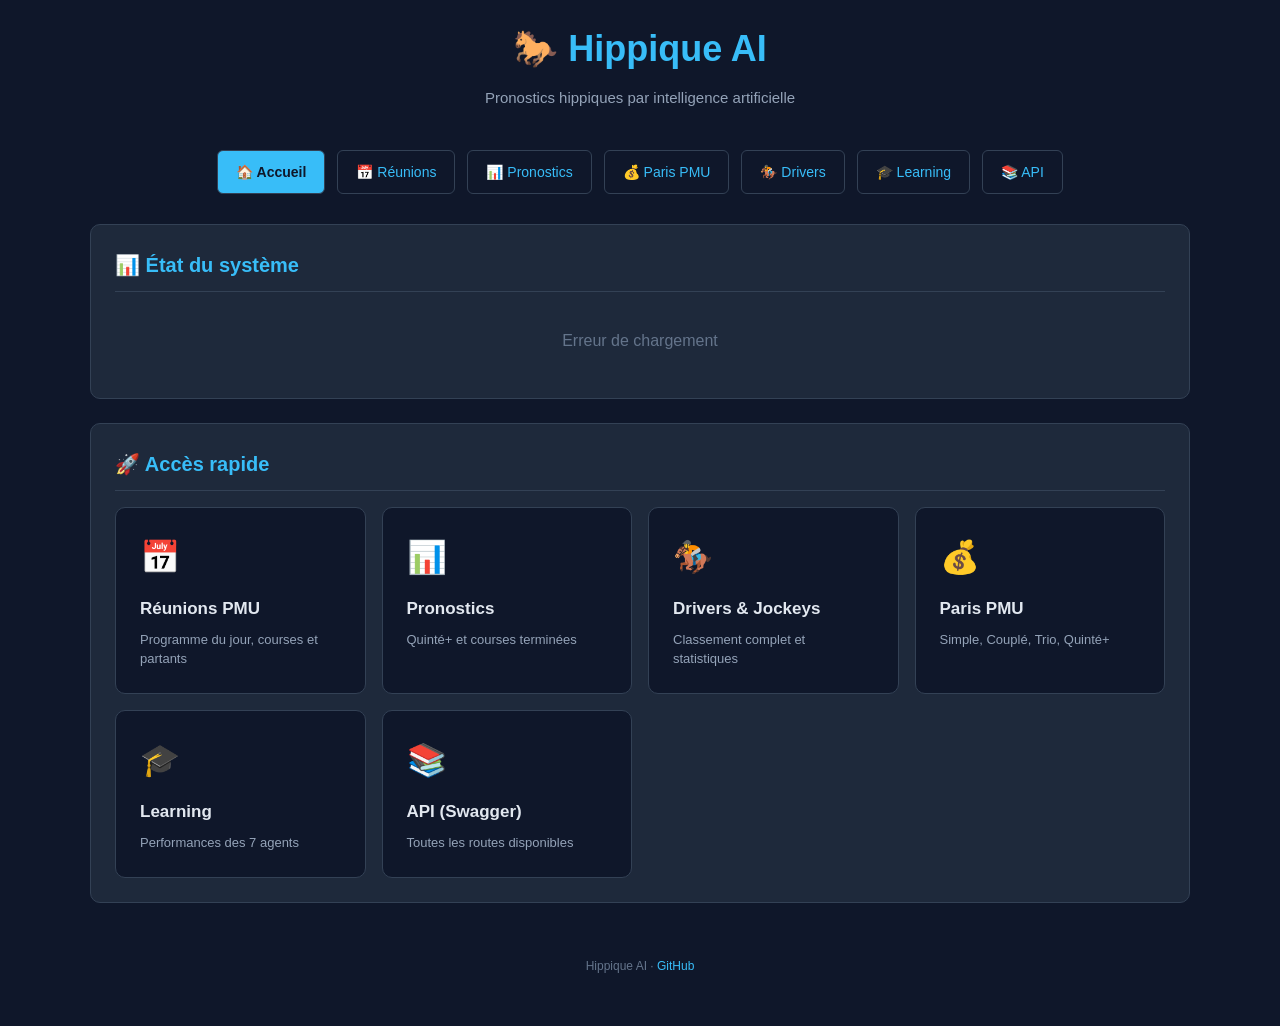
==== commit bb33195b: "Update index.html" ====
--- a/templates/index.html
+++ b/templates/index.html
@@ -13,16 +13,19 @@
             padding: 20px;
             line-height: 1.6;
         }
-        .container { max-width: 1200px; margin: 0 auto; }
+        .container { max-width: 1100px; margin: 0 auto; }
+        .header {
+            text-align: center;
+            margin-bottom: 40px;
+        }
         h1 {
             color: #38bdf8;
+            font-size: 36px;
+            font-weight: 700;
             margin-bottom: 8px;
-            font-size: 32px;
-            font-weight: 700;
         }
         .subtitle {
             color: #94a3b8;
-            margin-bottom: 30px;
             font-size: 15px;
         }
         .nav {
@@ -30,6 +33,7 @@
             display: flex;
             gap: 12px;
             flex-wrap: wrap;
+            justify-content: center;
         }
         .nav a {
             color: #38bdf8;
@@ -64,96 +68,70 @@
             padding-bottom: 10px;
             border-bottom: 1px solid #334155;
         }
-        .grid {
+        .stats-grid {
             display: grid;
-            grid-template-columns: repeat(auto-fit, minmax(280px, 1fr));
+            grid-template-columns: repeat(auto-fit, minmax(200px, 1fr));
             gap: 16px;
         }
-        .card {
+        .stat-card {
             background: #0f172a;
             border-radius: 8px;
             padding: 20px;
             border: 1px solid #334155;
-            transition: all 0.2s;
-            text-decoration: none;
-            color: inherit;
-            display: block;
-        }
-        .card:hover {
-            border-color: #38bdf8;
-            transform: translateY(-2px);
-        }
-        .card-title {
-            font-size: 13px;
+            text-align: center;
+        }
+        .stat-label {
+            font-size: 12px;
             color: #94a3b8;
             text-transform: uppercase;
             letter-spacing: 1px;
             margin-bottom: 8px;
         }
-        .card-value {
+        .stat-value {
             font-size: 28px;
             font-weight: 700;
             color: #e2e8f0;
-            margin-bottom: 4px;
-        }
-        .card-value.positive { color: #4ade80; }
-        .card-value.negative { color: #f87171; }
-        .card-value.neutral { color: #fbbf24; }
-        .card-value.blue { color: #38bdf8; }
-        .card-sub {
-            font-size: 13px;
-            color: #64748b;
-        }
-        .actions {
+        }
+        .stat-value.green { color: #4ade80; }
+        .stat-value.red { color: #f87171; }
+        .stat-value.blue { color: #38bdf8; }
+        .stat-value.yellow { color: #fbbf24; }
+        .actions-grid {
             display: grid;
-            grid-template-columns: repeat(auto-fit, minmax(220px, 1fr));
-            gap: 12px;
-            margin-top: 16px;
-        }
-        .action-btn {
+            grid-template-columns: repeat(auto-fit, minmax(240px, 1fr));
+            gap: 16px;
+        }
+        .action-card {
+            background: #0f172a;
+            border: 1px solid #334155;
+            border-radius: 10px;
+            padding: 24px;
+            text-decoration: none;
+            color: #e2e8f0;
+            transition: all 0.2s;
             display: flex;
-            align-items: center;
-            gap: 12px;
-            background: #0f172a;
-            border: 1px solid #334155;
-            border-radius: 8px;
-            padding: 16px;
-            text-decoration: none;
-            color: #e2e8f0;
-            transition: all 0.2s;
-        }
-        .action-btn:hover {
+            flex-direction: column;
+            gap: 8px;
+        }
+        .action-card:hover {
             border-color: #38bdf8;
             background: #1e293b;
+            transform: translateY(-3px);
         }
         .action-icon {
-            font-size: 24px;
-        }
-        .action-label {
+            font-size: 32px;
+            margin-bottom: 4px;
+        }
+        .action-title {
+            font-size: 17px;
             font-weight: 600;
-            font-size: 14px;
+            color: #e2e8f0;
         }
         .action-desc {
-            font-size: 12px;
+            font-size: 13px;
             color: #94a3b8;
-        }
-        .loading {
-            text-align: center;
-            padding: 30px;
-            color: #64748b;
-        }
-        .badge {
-            display: inline-block;
-            padding: 4px 10px;
-            border-radius: 4px;
-            font-size: 11px;
-            font-weight: 600;
-            text-transform: uppercase;
-        }
-        .badge-green { background: #166534; color: #86efac; }
-        .badge-red { background: #7f1d1d; color: #fca5a5; }
-        .badge-yellow { background: #78350f; color: #fcd34d; }
-        .badge-blue { background: #1e3a8a; color: #93c5fd; }
+            line-height: 1.5;
+        }
         .footer {
             text-align: center;
             padding: 30px 0;
@@ -161,71 +139,71 @@
             font-size: 12px;
         }
         .footer a { color: #38bdf8; text-decoration: none; }
+        .loading { text-align: center; padding: 20px; color: #64748b; }
     </style>
 </head>
 <body>
     <div class="container">
-        <h1>🐎 Hippique AI</h1>
-        <p class="subtitle">Pronostics hippiques par intelligence artificielle — v5.8</p>
+        <div class="header">
+            <h1>🐎 Hippique AI</h1>
+            <p class="subtitle">Pronostics hippiques par intelligence artificielle</p>
+        </div>
 
         <div class="nav">
             <a href="/" class="active">🏠 Accueil</a>
+            <a href="/reunions">📅 Réunions</a>
             <a href="/pronostics">📊 Pronostics</a>
             <a href="/paris">💰 Paris PMU</a>
+            <a href="/drivers">🏇 Drivers</a>
             <a href="/learning">🎓 Learning</a>
             <a href="/docs" target="_blank">📚 API</a>
         </div>
 
         <div class="section">
             <h2>📊 État du système</h2>
-            <div class="grid" id="stats-grid">
+            <div class="stats-grid" id="stats-grid">
                 <div class="loading">Chargement...</div>
             </div>
         </div>
 
         <div class="section">
             <h2>🚀 Accès rapide</h2>
-            <div class="actions">
-                <a href="/pronostics" class="action-btn">
-                    <span class="action-icon">📊</span>
-                    <div>
-                        <div class="action-label">Pronostics du jour</div>
-                        <div class="action-desc">Courses à venir et arrivées</div>
-                    </div>
-                </a>
-                <a href="/paris" class="action-btn">
-                    <span class="action-icon">💰</span>
-                    <div>
-                        <div class="action-label">Paris PMU</div>
-                        <div class="action-desc">Stats des paris (Simple, Couplé, Quinté+)</div>
-                    </div>
-                </a>
-                <a href="/learning" class="action-btn">
-                    <span class="action-icon">🎓</span>
-                    <div>
-                        <div class="action-label">Learning</div>
-                        <div class="action-desc">Performances des 7 agents</div>
-                    </div>
-                </a>
-                <a href="/docs" target="_blank" class="action-btn">
-                    <span class="action-icon">📚</span>
-                    <div>
-                        <div class="action-label">API (Swagger)</div>
-                        <div class="action-desc">Toutes les routes disponibles</div>
-                    </div>
+            <div class="actions-grid">
+                <a href="/reunions" class="action-card">
+                    <div class="action-icon">📅</div>
+                    <div class="action-title">Réunions PMU</div>
+                    <div class="action-desc">Programme du jour, courses et partants</div>
+                </a>
+                <a href="/pronostics" class="action-card">
+                    <div class="action-icon">📊</div>
+                    <div class="action-title">Pronostics</div>
+                    <div class="action-desc">Quinté+ et courses terminées</div>
+                </a>
+                <a href="/drivers" class="action-card">
+                    <div class="action-icon">🏇</div>
+                    <div class="action-title">Drivers & Jockeys</div>
+                    <div class="action-desc">Classement complet et statistiques</div>
+                </a>
+                <a href="/paris" class="action-card">
+                    <div class="action-icon">💰</div>
+                    <div class="action-title">Paris PMU</div>
+                    <div class="action-desc">Simple, Couplé, Trio, Quinté+</div>
+                </a>
+                <a href="/learning" class="action-card">
+                    <div class="action-icon">🎓</div>
+                    <div class="action-title">Learning</div>
+                    <div class="action-desc">Performances des 7 agents</div>
+                </a>
+                <a href="/docs" target="_blank" class="action-card">
+                    <div class="action-icon">📚</div>
+                    <div class="action-title">API (Swagger)</div>
+                    <div class="action-desc">Toutes les routes disponibles</div>
                 </a>
             </div>
         </div>
 
-        <div class="section">
-            <h2>🏆 Top drivers</h2>
-            <div id="drivers-content">
-                <div class="loading">Chargement...</div>
-            </div>
-        </div>
-
         <div class="footer">
-            <p>Hippique AI v5.8 · <a href="https://github.com/hdidouchafik-alt/hippique-ai" target="_blank">GitHub</a></p>
+            <p>Hippique AI · <a href="https://github.com/hdidouchafik-alt/hippique-ai" target="_blank">GitHub</a></p>
         </div>
     </div>
 
@@ -236,25 +214,21 @@
                 const data = await res.json();
 
                 const html = `
-                    <div class="card">
-                        <div class="card-title">Version</div>
-                        <div class="card-value blue">${data.version || '?'}</div>
-                        <div class="card-sub">API active</div>
-                    </div>
-                    <div class="card">
-                        <div class="card-title">Base de données</div>
-                        <div class="card-value ${data.database ? 'positive' : 'negative'}">${data.database ? '✅ OK' : '❌ HS'}</div>
-                        <div class="card-sub">Neon PostgreSQL</div>
-                    </div>
-                    <div class="card">
-                        <div class="card-title">Courses collectées</div>
-                        <div class="card-value neutral">${data.results_collected || 0}</div>
-                        <div class="card-sub">Résultats en base</div>
-                    </div>
-                    <div class="card">
-                        <div class="card-title">Prédictions évaluées</div>
-                        <div class="card-value neutral">${data.evaluated || 0}</div>
-                        <div class="card-sub">Total des évaluations</div>
+                    <div class="stat-card">
+                        <div class="stat-label">Version</div>
+                        <div class="stat-value blue">${data.version || '?'}</div>
+                    </div>
+                    <div class="stat-card">
+                        <div class="stat-label">Base de données</div>
+                        <div class="stat-value ${data.database ? 'green' : 'red'}">${data.database ? '✅ OK' : '❌ HS'}</div>
+                    </div>
+                    <div class="stat-card">
+                        <div class="stat-label">Courses collectées</div>
+                        <div class="stat-value yellow">${data.results_collected || 0}</div>
+                    </div>
+                    <div class="stat-card">
+                        <div class="stat-label">Prédictions évaluées</div>
+                        <div class="stat-value">${data.evaluated || 0}</div>
                     </div>
                 `;
                 document.getElementById('stats-grid').innerHTML = html;
@@ -263,46 +237,7 @@
             }
         }
 
-        async function chargerDrivers() {
-            try {
-                const res = await fetch('/api/drivers/top');
-                const data = await res.json();
-                const drivers = (data.drivers || []).slice(0, 10);
-
-                if (drivers.length === 0) {
-                    document.getElementById('drivers-content').innerHTML = '<div class="loading">Aucun driver en base</div>';
-                    return;
-                }
-
-                let html = '<table style="width:100%;border-collapse:collapse;font-size:14px;">';
-                html += '<thead><tr style="color:#94a3b8;border-bottom:1px solid #334155;text-align:left;">';
-                html += '<th style="padding:10px 8px;">Driver</th>';
-                html += '<th style="padding:10px 8px;">Courses</th>';
-                html += '<th style="padding:10px 8px;">Victoires</th>';
-                html += '<th style="padding:10px 8px;">Top 5</th>';
-                html += '<th style="padding:10px 8px;">Taux victoire</th>';
-                html += '</tr></thead><tbody>';
-
-                for (const d of drivers) {
-                    const taux = d.courses > 0 ? ((d.victoires / d.courses) * 100).toFixed(1) : '0';
-                    const badgeCls = taux >= 25 ? 'badge-green' : (taux >= 15 ? 'badge-yellow' : 'badge-red');
-                    html += `<tr style="border-bottom:1px solid #0f172a;">
-                        <td style="padding:10px 8px;"><strong>${d.driver}</strong></td>
-                        <td style="padding:10px 8px;">${d.courses}</td>
-                        <td style="padding:10px 8px;">${d.victoires}</td>
-                        <td style="padding:10px 8px;">${d.top5}</td>
-                        <td style="padding:10px 8px;"><span class="badge ${badgeCls}">${taux}%</span></td>
-                    </tr>`;
-                }
-                html += '</tbody></table>';
-                document.getElementById('drivers-content').innerHTML = html;
-            } catch (e) {
-                document.getElementById('drivers-content').innerHTML = '<div class="loading">Erreur de chargement</div>';
-            }
-        }
-
         chargerStats();
-        chargerDrivers();
         setInterval(chargerStats, 60000);
     </script>
 </body>
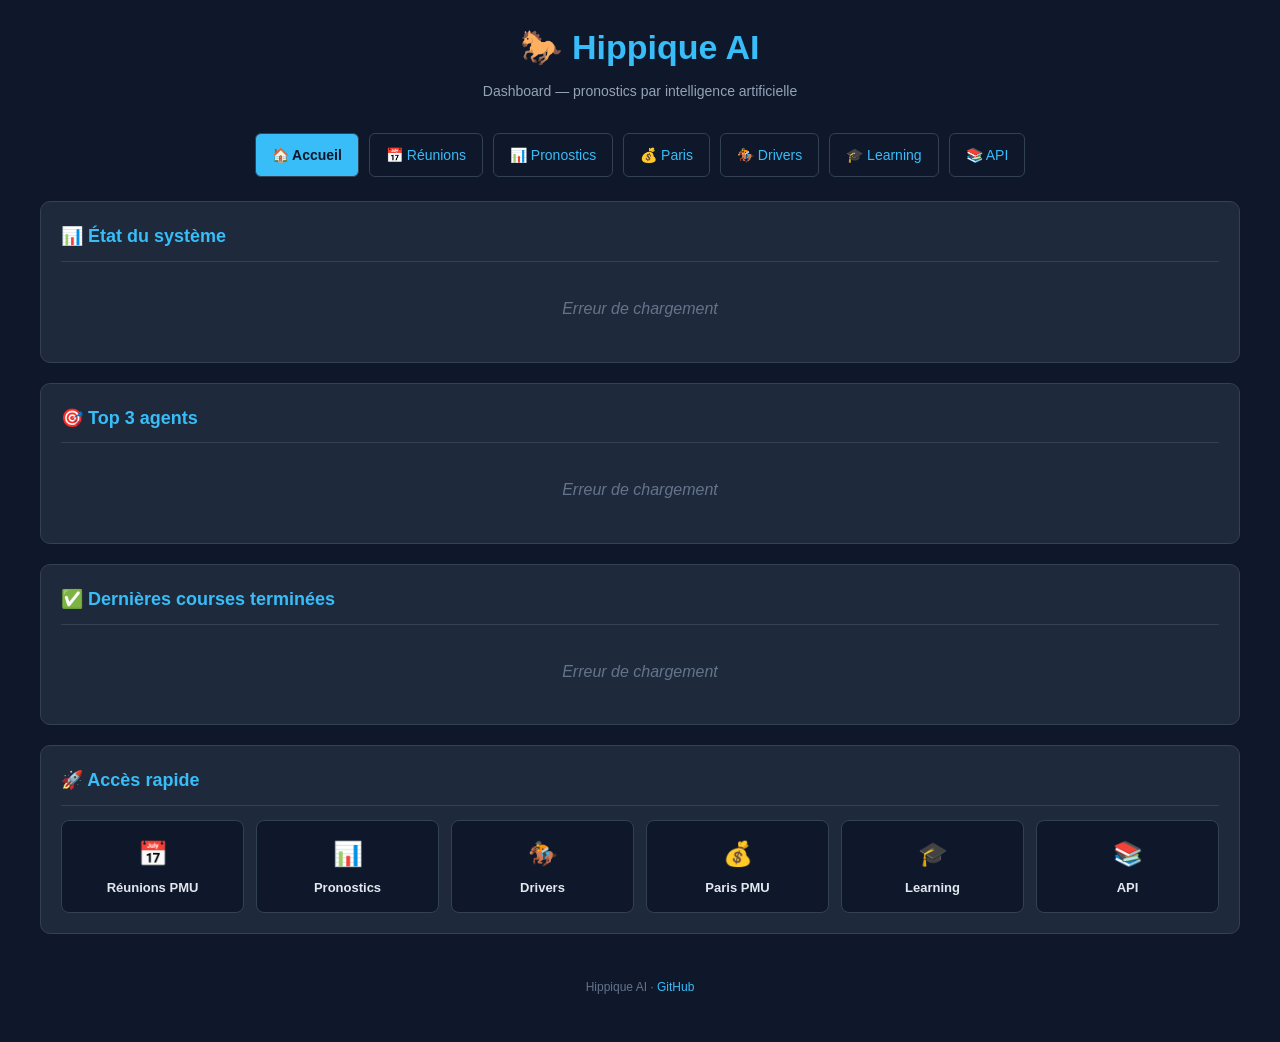
==== commit f5790b4a: "Update index.html v5.11 - dashboard accueil" ====
--- a/templates/index.html
+++ b/templates/index.html
@@ -3,201 +3,154 @@
 <head>
     <meta charset="UTF-8">
     <meta name="viewport" content="width=device-width, initial-scale=1.0">
-    <title>Hippique AI - Pronostics hippiques</title>
+    <title>Hippique AI - Dashboard</title>
     <style>
         * { box-sizing: border-box; margin: 0; padding: 0; }
-        body {
-            font-family: -apple-system, BlinkMacSystemFont, "Segoe UI", Roboto, sans-serif;
-            background: #0f172a;
-            color: #e2e8f0;
-            padding: 20px;
-            line-height: 1.6;
-        }
-        .container { max-width: 1100px; margin: 0 auto; }
-        .header {
-            text-align: center;
-            margin-bottom: 40px;
-        }
-        h1 {
-            color: #38bdf8;
-            font-size: 36px;
-            font-weight: 700;
-            margin-bottom: 8px;
-        }
-        .subtitle {
-            color: #94a3b8;
-            font-size: 15px;
-        }
-        .nav {
-            margin-bottom: 30px;
-            display: flex;
-            gap: 12px;
-            flex-wrap: wrap;
-            justify-content: center;
-        }
-        .nav a {
-            color: #38bdf8;
-            text-decoration: none;
-            padding: 10px 18px;
-            border: 1px solid #334155;
-            border-radius: 6px;
-            font-size: 14px;
-            font-weight: 500;
-            transition: all 0.2s;
-        }
-        .nav a:hover {
-            background: #1e293b;
-            border-color: #38bdf8;
-        }
-        .nav a.active {
-            background: #38bdf8;
-            color: #0f172a;
-            font-weight: 600;
-        }
-        .section {
-            background: #1e293b;
-            border-radius: 10px;
-            padding: 24px;
-            margin-bottom: 24px;
-            border: 1px solid #334155;
-        }
-        .section h2 {
-            color: #38bdf8;
-            font-size: 20px;
-            margin-bottom: 16px;
-            padding-bottom: 10px;
-            border-bottom: 1px solid #334155;
-        }
-        .stats-grid {
-            display: grid;
-            grid-template-columns: repeat(auto-fit, minmax(200px, 1fr));
-            gap: 16px;
-        }
-        .stat-card {
-            background: #0f172a;
-            border-radius: 8px;
-            padding: 20px;
-            border: 1px solid #334155;
-            text-align: center;
-        }
-        .stat-label {
-            font-size: 12px;
-            color: #94a3b8;
-            text-transform: uppercase;
-            letter-spacing: 1px;
-            margin-bottom: 8px;
-        }
-        .stat-value {
-            font-size: 28px;
-            font-weight: 700;
-            color: #e2e8f0;
-        }
+        body { font-family: -apple-system, BlinkMacSystemFont, "Segoe UI", Roboto, sans-serif;
+               background: #0f172a; color: #e2e8f0; padding: 20px; line-height: 1.6; }
+        .container { max-width: 1200px; margin: 0 auto; }
+        .header { text-align: center; margin-bottom: 30px; }
+        h1 { color: #38bdf8; font-size: 34px; font-weight: 700; margin-bottom: 6px; }
+        .subtitle { color: #94a3b8; font-size: 14px; }
+        .nav { margin-bottom: 24px; display: flex; gap: 10px; flex-wrap: wrap; justify-content: center; }
+        .nav a { color: #38bdf8; text-decoration: none; padding: 10px 16px;
+                 border: 1px solid #334155; border-radius: 6px; font-size: 14px; font-weight: 500;
+                 transition: all 0.2s; }
+        .nav a:hover { background: #1e293b; border-color: #38bdf8; }
+        .nav a.active { background: #38bdf8; color: #0f172a; font-weight: 600; }
+        .section { background: #1e293b; border-radius: 10px; padding: 20px;
+                   margin-bottom: 20px; border: 1px solid #334155; }
+        .section h2 { color: #38bdf8; font-size: 18px; margin-bottom: 14px;
+                      padding-bottom: 10px; border-bottom: 1px solid #334155;
+                      display: flex; align-items: center; gap: 8px; }
+        .grid { display: grid; grid-template-columns: repeat(auto-fit, minmax(200px, 1fr)); gap: 14px; }
+        .stat-card { background: #0f172a; border-radius: 8px; padding: 16px;
+                     border: 1px solid #334155; text-align: center; }
+        .stat-label { font-size: 11px; color: #94a3b8; text-transform: uppercase;
+                      letter-spacing: 1px; margin-bottom: 6px; }
+        .stat-value { font-size: 26px; font-weight: 700; color: #e2e8f0; }
         .stat-value.green { color: #4ade80; }
         .stat-value.red { color: #f87171; }
         .stat-value.blue { color: #38bdf8; }
         .stat-value.yellow { color: #fbbf24; }
-        .actions-grid {
-            display: grid;
-            grid-template-columns: repeat(auto-fit, minmax(240px, 1fr));
-            gap: 16px;
-        }
-        .action-card {
-            background: #0f172a;
-            border: 1px solid #334155;
-            border-radius: 10px;
-            padding: 24px;
-            text-decoration: none;
-            color: #e2e8f0;
-            transition: all 0.2s;
-            display: flex;
-            flex-direction: column;
-            gap: 8px;
-        }
-        .action-card:hover {
-            border-color: #38bdf8;
-            background: #1e293b;
-            transform: translateY(-3px);
-        }
-        .action-icon {
-            font-size: 32px;
-            margin-bottom: 4px;
-        }
-        .action-title {
-            font-size: 17px;
-            font-weight: 600;
-            color: #e2e8f0;
-        }
-        .action-desc {
-            font-size: 13px;
-            color: #94a3b8;
-            line-height: 1.5;
-        }
-        .footer {
-            text-align: center;
-            padding: 30px 0;
-            color: #64748b;
-            font-size: 12px;
-        }
+        .quinte-card { background: linear-gradient(135deg, #78350f 0%, #1e293b 100%);
+                       border-radius: 10px; padding: 18px; border: 1px solid #fbbf24; }
+        .quinte-title { font-size: 16px; font-weight: 600; color: #fcd34d; margin-bottom: 6px; }
+        .quinte-meta { font-size: 13px; color: #94a3b8; margin-bottom: 12px; }
+        .arrivee { display: flex; gap: 8px; flex-wrap: wrap; align-items: center; margin-top: 12px; }
+        .num-box { background: #0f172a; color: #38bdf8; font-weight: 700;
+                   width: 36px; height: 36px; border-radius: 8px;
+                   display: flex; align-items: center; justify-content: center;
+                   font-size: 14px; border: 1px solid #334155; }
+        .num-box.winner { background: #fbbf24; color: #0f172a; border-color: #fbbf24; }
+        .agent-row { display: flex; justify-content: space-between; align-items: center;
+                     padding: 10px 0; border-bottom: 1px solid #0f172a; }
+        .agent-row:last-child { border-bottom: none; }
+        .agent-name { font-weight: 600; color: #e2e8f0; font-size: 14px; }
+        .agent-score { font-weight: 700; font-size: 16px; }
+        .score-good { color: #4ade80; }
+        .score-mid { color: #fbbf24; }
+        .score-bad { color: #f87171; }
+        .course-row { display: flex; justify-content: space-between; align-items: center;
+                      padding: 10px 0; border-bottom: 1px solid #0f172a;
+                      text-decoration: none; color: inherit; }
+        .course-row:hover { background: #0f172a; padding-left: 6px; transition: 0.2s; }
+        .course-row:last-child { border-bottom: none; }
+        .course-info { flex: 1; }
+        .course-name { font-weight: 600; font-size: 13px; color: #e2e8f0; }
+        .course-meta { font-size: 11px; color: #94a3b8; }
+        .course-arrivee { display: flex; gap: 4px; }
+        .mini-num { background: #0f172a; color: #38bdf8; font-weight: 700;
+                    width: 24px; height: 24px; border-radius: 5px;
+                    display: flex; align-items: center; justify-content: center;
+                    font-size: 11px; border: 1px solid #334155; }
+        .mini-num.winner { background: #fbbf24; color: #0f172a; }
+        .actions-grid { display: grid; grid-template-columns: repeat(auto-fit, minmax(180px, 1fr)); gap: 12px; }
+        .action-card { background: #0f172a; border: 1px solid #334155; border-radius: 8px;
+                       padding: 14px; text-decoration: none; color: inherit;
+                       transition: all 0.2s; text-align: center; }
+        .action-card:hover { border-color: #38bdf8; background: #1e293b; transform: translateY(-2px); }
+        .action-icon { font-size: 24px; margin-bottom: 4px; }
+        .action-label { font-size: 13px; font-weight: 600; color: #e2e8f0; }
+        .loading { text-align: center; padding: 20px; color: #64748b; font-style: italic; }
+        .footer { text-align: center; padding: 24px 0; color: #64748b; font-size: 12px; }
         .footer a { color: #38bdf8; text-decoration: none; }
-        .loading { text-align: center; padding: 20px; color: #64748b; }
     </style>
 </head>
 <body>
     <div class="container">
         <div class="header">
             <h1>🐎 Hippique AI</h1>
-            <p class="subtitle">Pronostics hippiques par intelligence artificielle</p>
+            <p class="subtitle">Dashboard — pronostics par intelligence artificielle</p>
         </div>
 
         <div class="nav">
             <a href="/" class="active">🏠 Accueil</a>
             <a href="/reunions">📅 Réunions</a>
             <a href="/pronostics">📊 Pronostics</a>
-            <a href="/paris">💰 Paris PMU</a>
+            <a href="/paris">💰 Paris</a>
             <a href="/drivers">🏇 Drivers</a>
             <a href="/learning">🎓 Learning</a>
             <a href="/docs" target="_blank">📚 API</a>
         </div>
 
+        <!-- État système -->
         <div class="section">
             <h2>📊 État du système</h2>
-            <div class="stats-grid" id="stats-grid">
+            <div class="grid" id="stats-grid">
                 <div class="loading">Chargement...</div>
             </div>
         </div>
 
+        <!-- Quinté+ du jour -->
+        <div class="section" id="quinte-section" style="display:none;">
+            <h2>🏆 Quinté+ du jour</h2>
+            <div id="quinte-content"></div>
+        </div>
+
+        <!-- Top agents -->
+        <div class="section">
+            <h2>🎯 Top 3 agents</h2>
+            <div id="agents-content">
+                <div class="loading">Chargement...</div>
+            </div>
+        </div>
+
+        <!-- Dernières courses -->
+        <div class="section">
+            <h2>✅ Dernières courses terminées</h2>
+            <div id="courses-content">
+                <div class="loading">Chargement...</div>
+            </div>
+        </div>
+
+        <!-- Accès rapide -->
         <div class="section">
             <h2>🚀 Accès rapide</h2>
             <div class="actions-grid">
                 <a href="/reunions" class="action-card">
                     <div class="action-icon">📅</div>
-                    <div class="action-title">Réunions PMU</div>
-                    <div class="action-desc">Programme du jour, courses et partants</div>
+                    <div class="action-label">Réunions PMU</div>
                 </a>
                 <a href="/pronostics" class="action-card">
                     <div class="action-icon">📊</div>
-                    <div class="action-title">Pronostics</div>
-                    <div class="action-desc">Quinté+ et courses terminées</div>
+                    <div class="action-label">Pronostics</div>
                 </a>
                 <a href="/drivers" class="action-card">
                     <div class="action-icon">🏇</div>
-                    <div class="action-title">Drivers & Jockeys</div>
-                    <div class="action-desc">Classement complet et statistiques</div>
+                    <div class="action-label">Drivers</div>
                 </a>
                 <a href="/paris" class="action-card">
                     <div class="action-icon">💰</div>
-                    <div class="action-title">Paris PMU</div>
-                    <div class="action-desc">Simple, Couplé, Trio, Quinté+</div>
+                    <div class="action-label">Paris PMU</div>
                 </a>
                 <a href="/learning" class="action-card">
                     <div class="action-icon">🎓</div>
-                    <div class="action-title">Learning</div>
-                    <div class="action-desc">Performances des 7 agents</div>
+                    <div class="action-label">Learning</div>
                 </a>
                 <a href="/docs" target="_blank" class="action-card">
                     <div class="action-icon">📚</div>
-                    <div class="action-title">API (Swagger)</div>
-                    <div class="action-desc">Toutes les routes disponibles</div>
+                    <div class="action-label">API</div>
                 </a>
             </div>
         </div>
@@ -212,7 +165,6 @@
             try {
                 const res = await fetch('/api/health');
                 const data = await res.json();
-
                 const html = `
                     <div class="stat-card">
                         <div class="stat-label">Version</div>
@@ -237,7 +189,99 @@
             }
         }
 
+        async function chargerQuinte() {
+            try {
+                const res = await fetch('/api/quinte/jour');
+                const data = await res.json();
+                if (!data.ok || !data.course) return;
+                const c = data.course;
+                document.getElementById('quinte-section').style.display = 'block';
+                let arriveeHtml = '';
+                if (c.arrivee && c.arrivee.length) {
+                    arriveeHtml = '<div class="arrivee">';
+                    c.arrivee.forEach((num, i) => {
+                        arriveeHtml += `<div class="num-box ${i === 0 ? 'winner' : ''}">${num}</div>`;
+                    });
+                    arriveeHtml += '</div>';
+                } else {
+                    arriveeHtml = '<p style="color:#94a3b8;font-size:13px;">Course à venir</p>';
+                }
+                document.getElementById('quinte-content').innerHTML = `
+                    <a href="/course_detail/${c.key}" style="text-decoration:none;color:inherit;">
+                        <div class="quinte-card">
+                            <div class="quinte-title">🏆 ${c.course || 'Quinté+'}</div>
+                            <div class="quinte-meta">${c.hippodrome || ''} · R${c.reunion}C${c.num_course} · ${c.distance || '?'}m · ${c.discipline || '?'}</div>
+                            ${arriveeHtml}
+                        </div>
+                    </a>
+                `;
+            } catch (e) {
+                console.error('quinte error', e);
+            }
+        }
+
+        async function chargerAgents() {
+            try {
+                const res = await fetch('/api/learning/metrics');
+                const data = await res.json();
+                const agents = data.agents || {};
+                const top3 = Object.entries(agents)
+                    .filter(([name, s]) => s.total > 0)
+                    .sort((a, b) => b[1].score - a[1].score)
+                    .slice(0, 3);
+
+                if (top3.length === 0) {
+                    document.getElementById('agents-content').innerHTML = '<div class="loading">Aucun agent évalué.</div>';
+                    return;
+                }
+                let html = '';
+                top3.forEach(([name, s]) => {
+                    const cls = s.score >= 40 ? 'score-good' : (s.score >= 25 ? 'score-mid' : 'score-bad');
+                    html += `<div class="agent-row">
+                        <span class="agent-name">${name}</span>
+                        <span class="agent-score ${cls}">${s.score}</span>
+                    </div>`;
+                });
+                document.getElementById('agents-content').innerHTML = html;
+            } catch (e) {
+                document.getElementById('agents-content').innerHTML = '<div class="loading">Erreur de chargement</div>';
+            }
+        }
+
+        async function chargerCourses() {
+            try {
+                const res = await fetch('/api/courses/passees?limit=5');
+                const data = await res.json();
+                const courses = (data.courses || []).reverse();
+                if (courses.length === 0) {
+                    document.getElementById('courses-content').innerHTML = '<div class="loading">Aucune course terminée.</div>';
+                    return;
+                }
+                let html = '';
+                courses.forEach(c => {
+                    let arriveeHtml = '<div class="course-arrivee">';
+                    (c.arrivee || []).slice(0, 5).forEach((num, i) => {
+                        arriveeHtml += `<div class="mini-num ${i === 0 ? 'winner' : ''}">${num}</div>`;
+                    });
+                    arriveeHtml += '</div>';
+                    html += `<a href="/course_detail/${c.key}" class="course-row">
+                        <div class="course-info">
+                            <div class="course-name">${c.course || 'Course'}</div>
+                            <div class="course-meta">${c.hippodrome || '?'} · R${c.reunion}C${c.num_course}</div>
+                        </div>
+                        ${arriveeHtml}
+                    </a>`;
+                });
+                document.getElementById('courses-content').innerHTML = html;
+            } catch (e) {
+                document.getElementById('courses-content').innerHTML = '<div class="loading">Erreur de chargement</div>';
+            }
+        }
+
         chargerStats();
+        chargerQuinte();
+        chargerAgents();
+        chargerCourses();
         setInterval(chargerStats, 60000);
     </script>
 </body>
